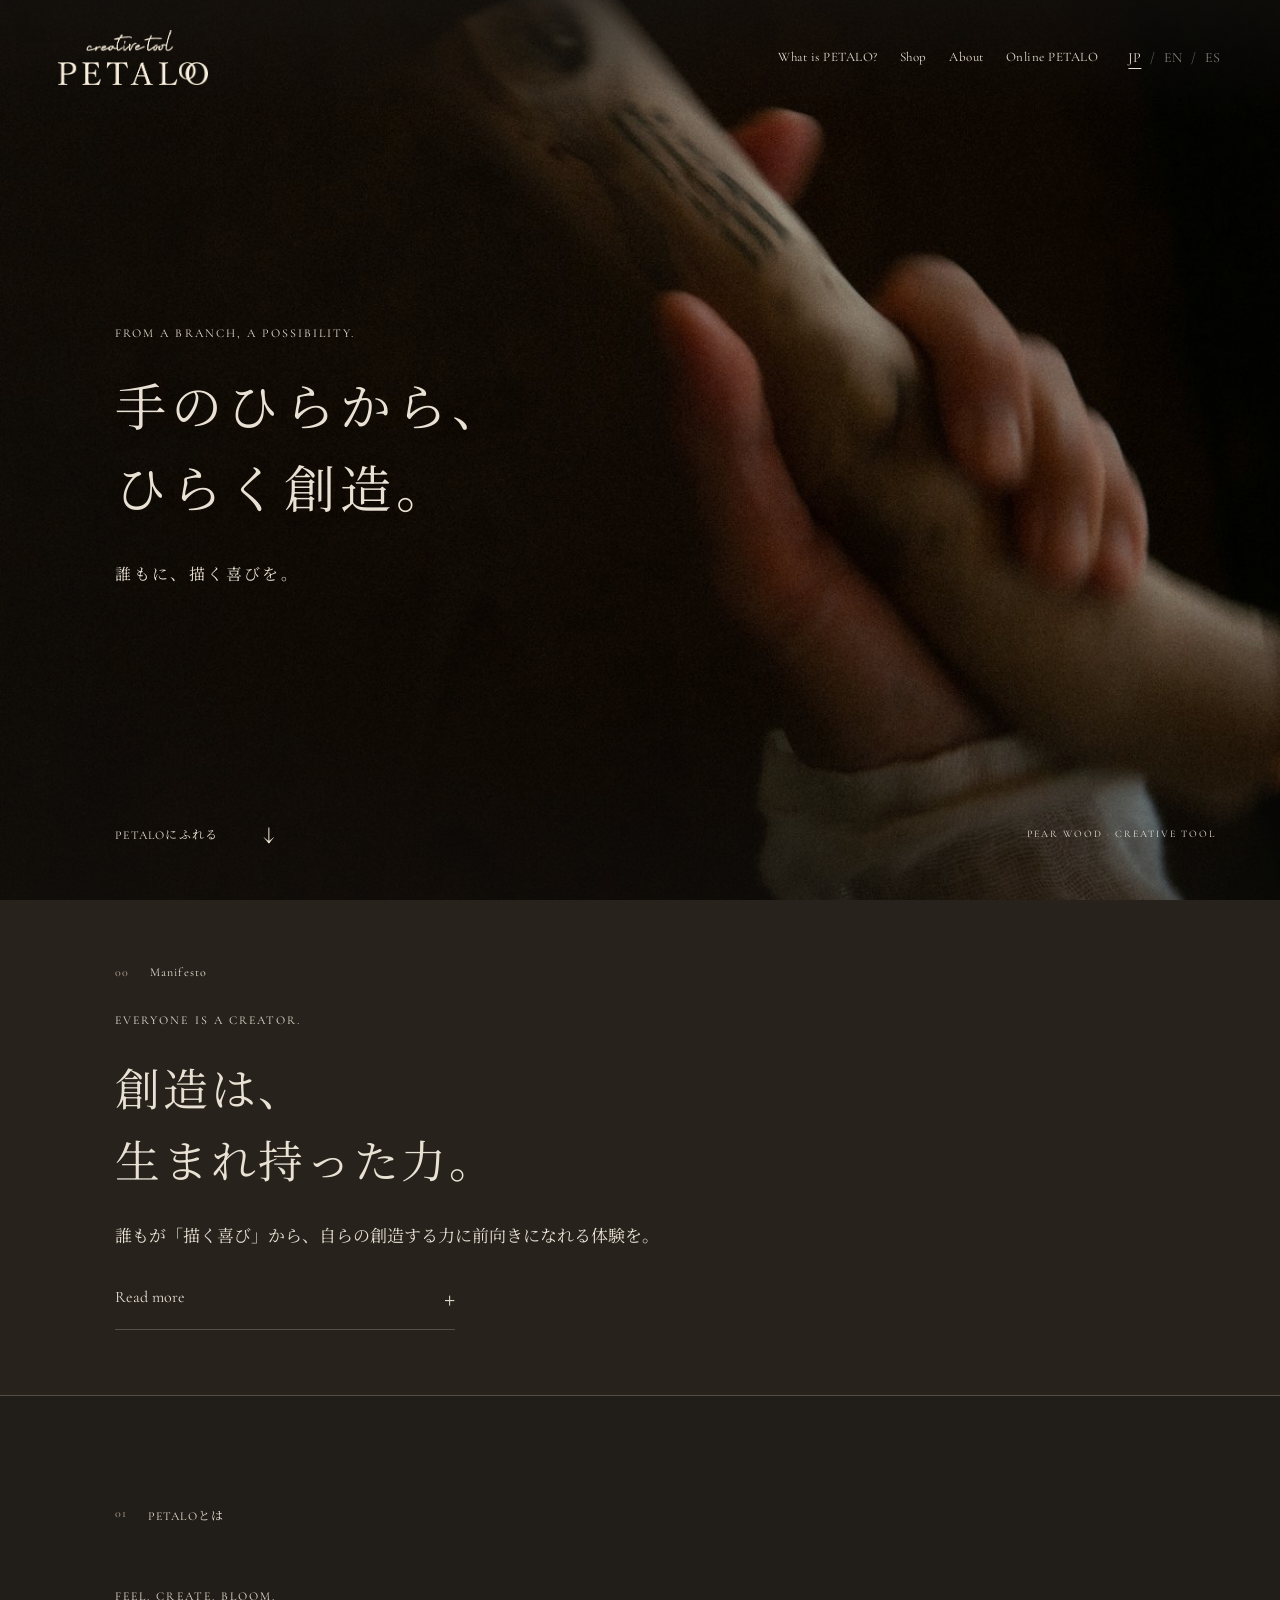
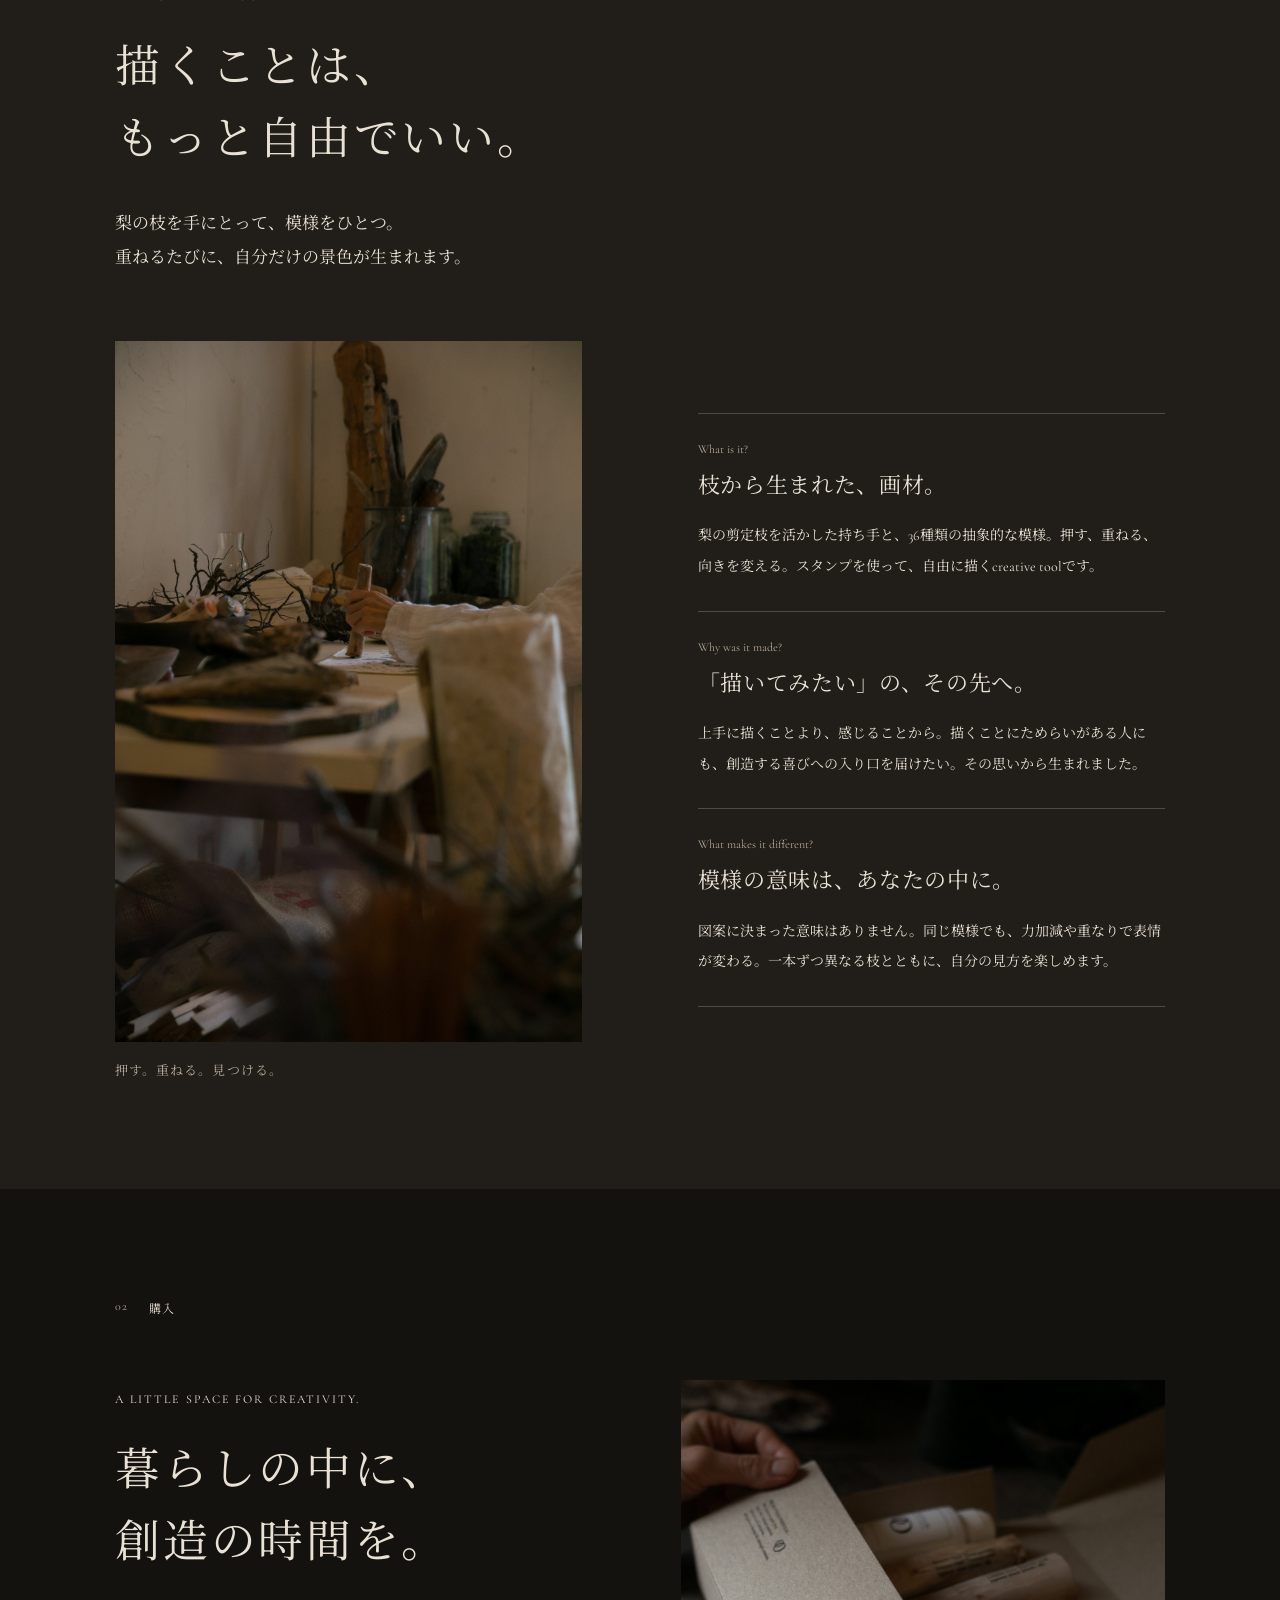
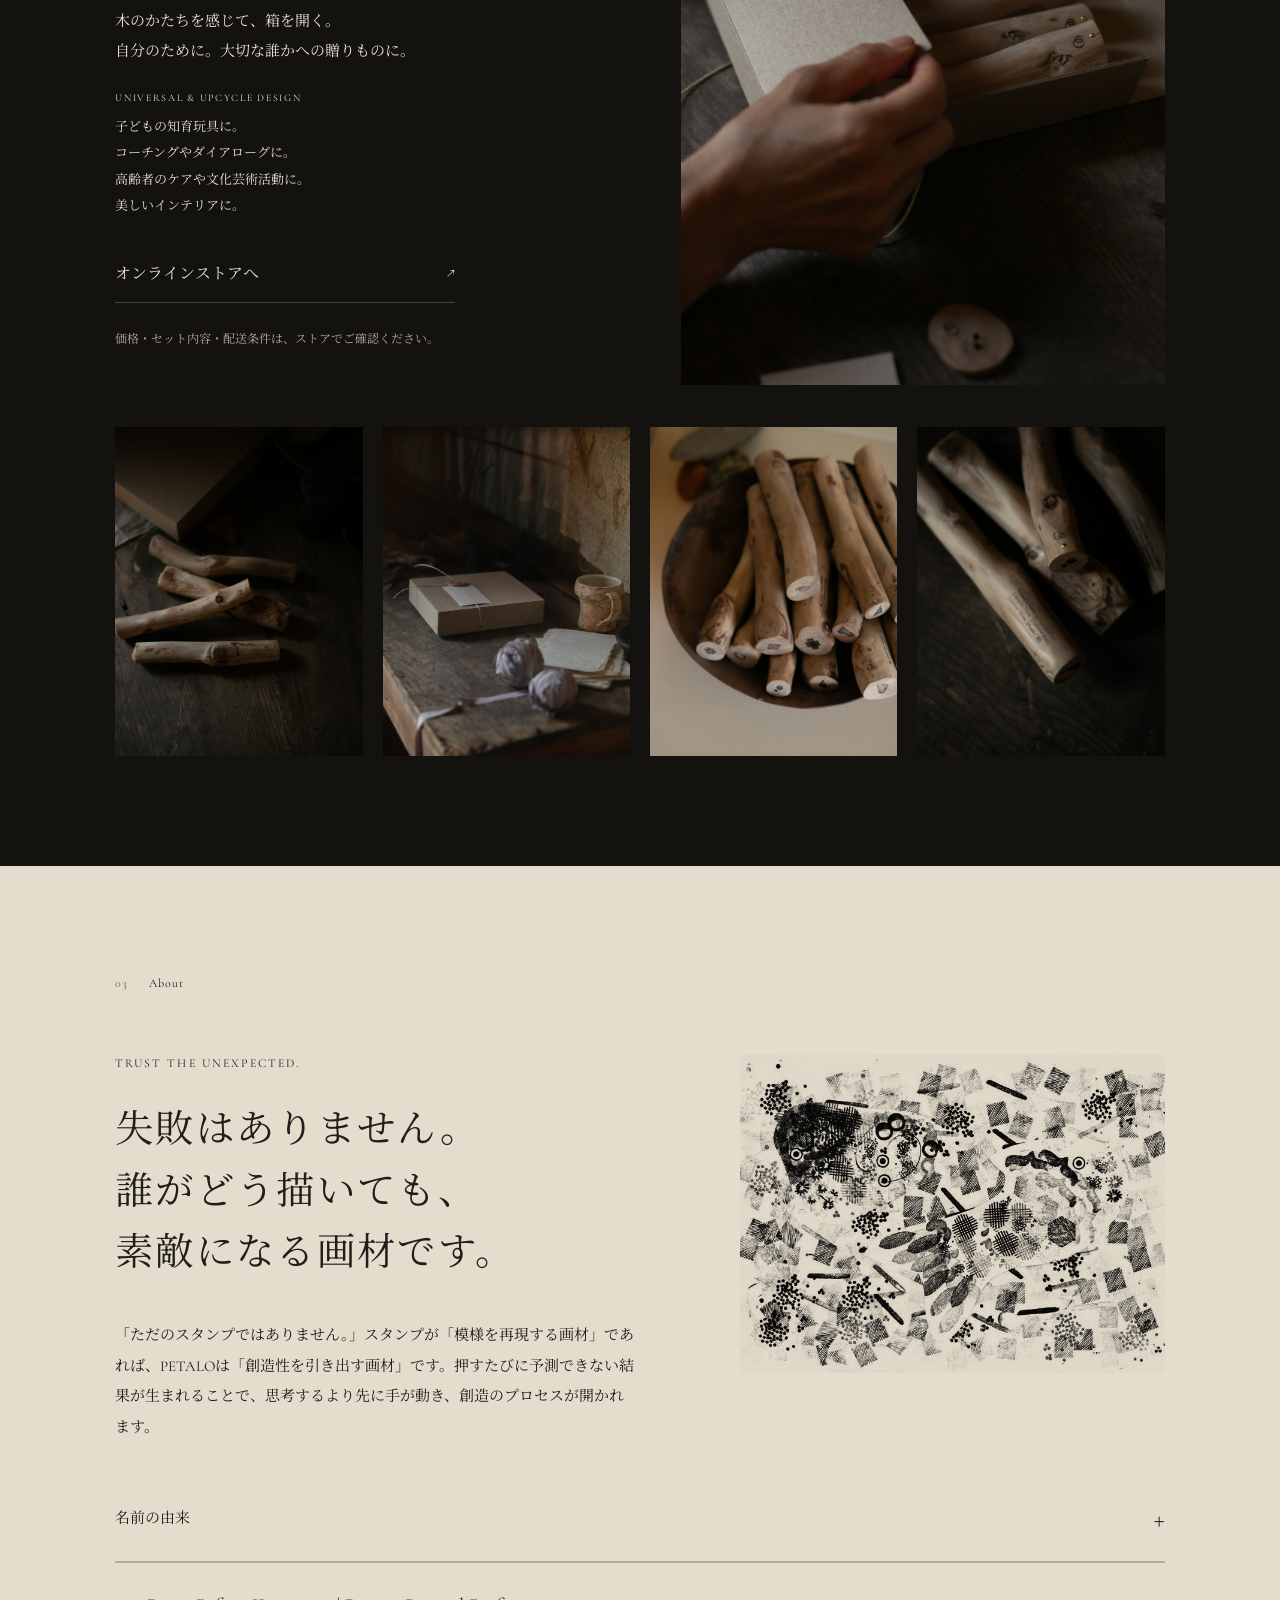
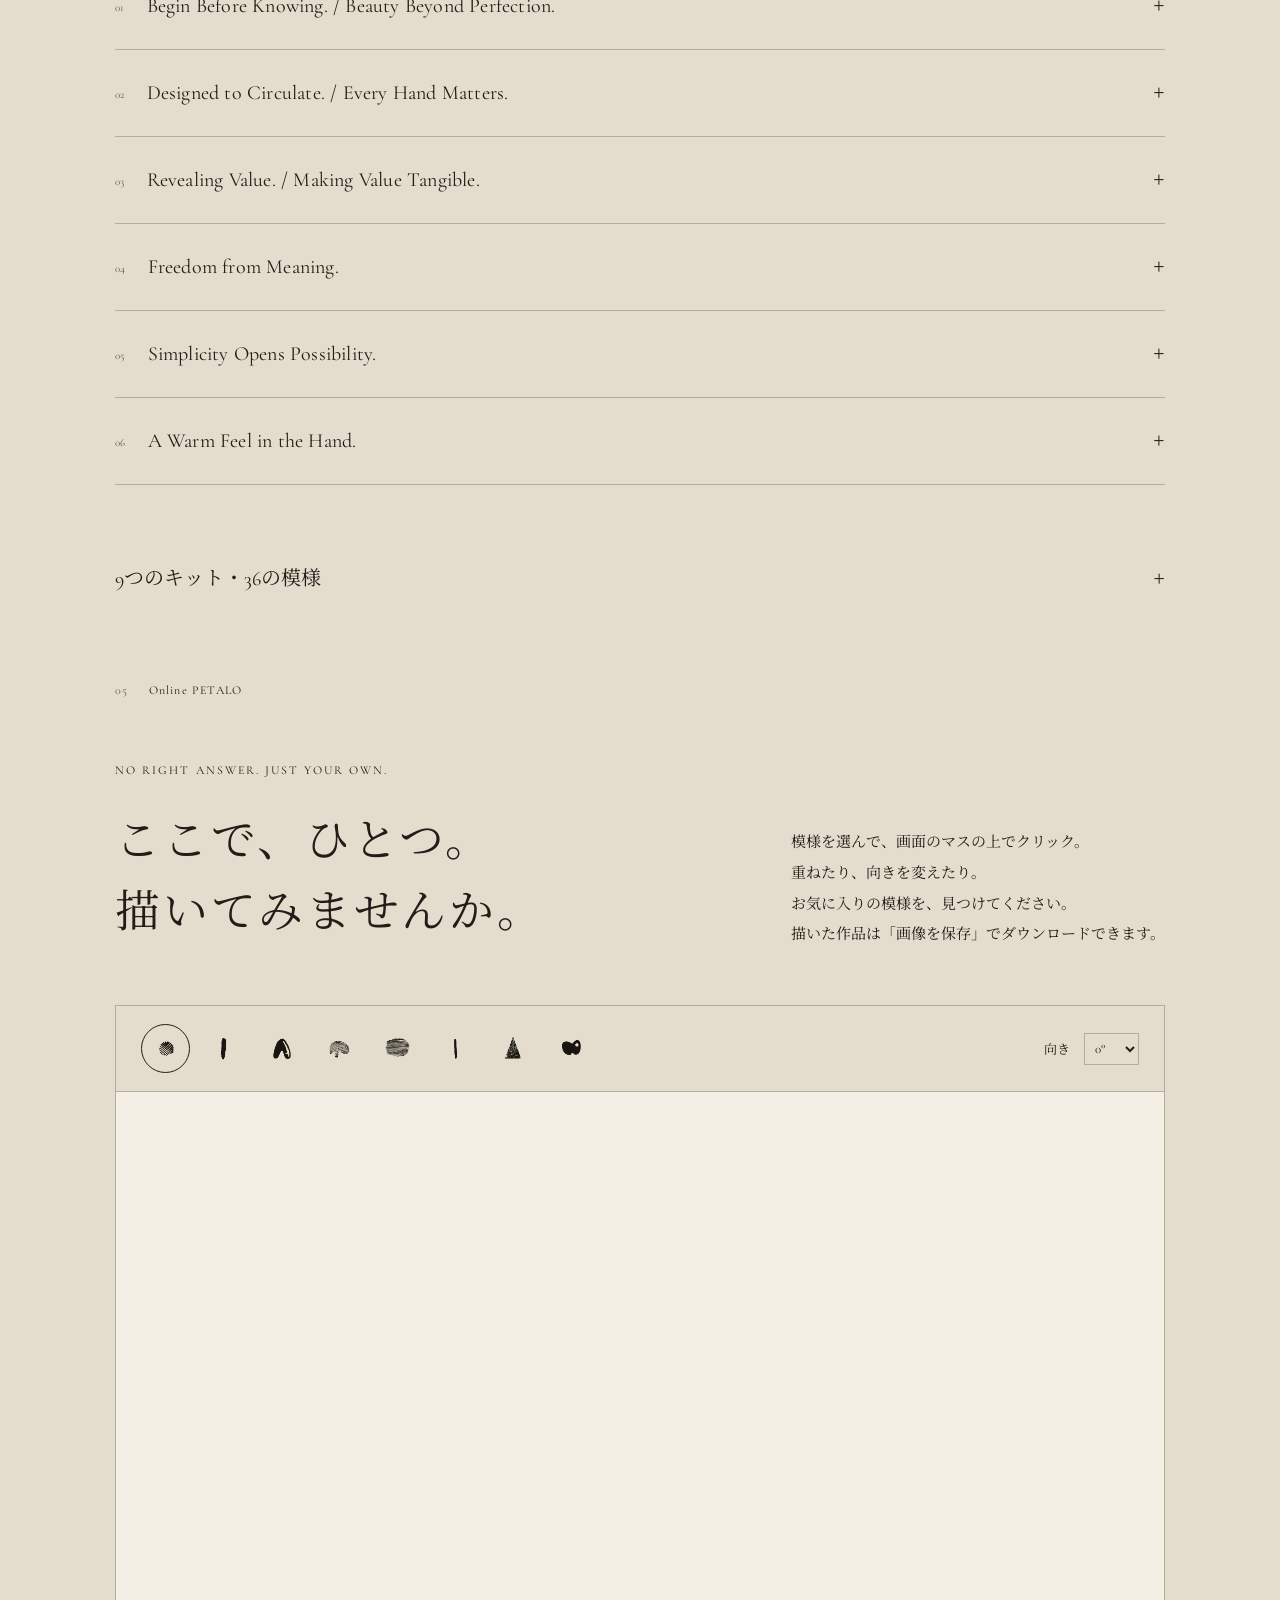
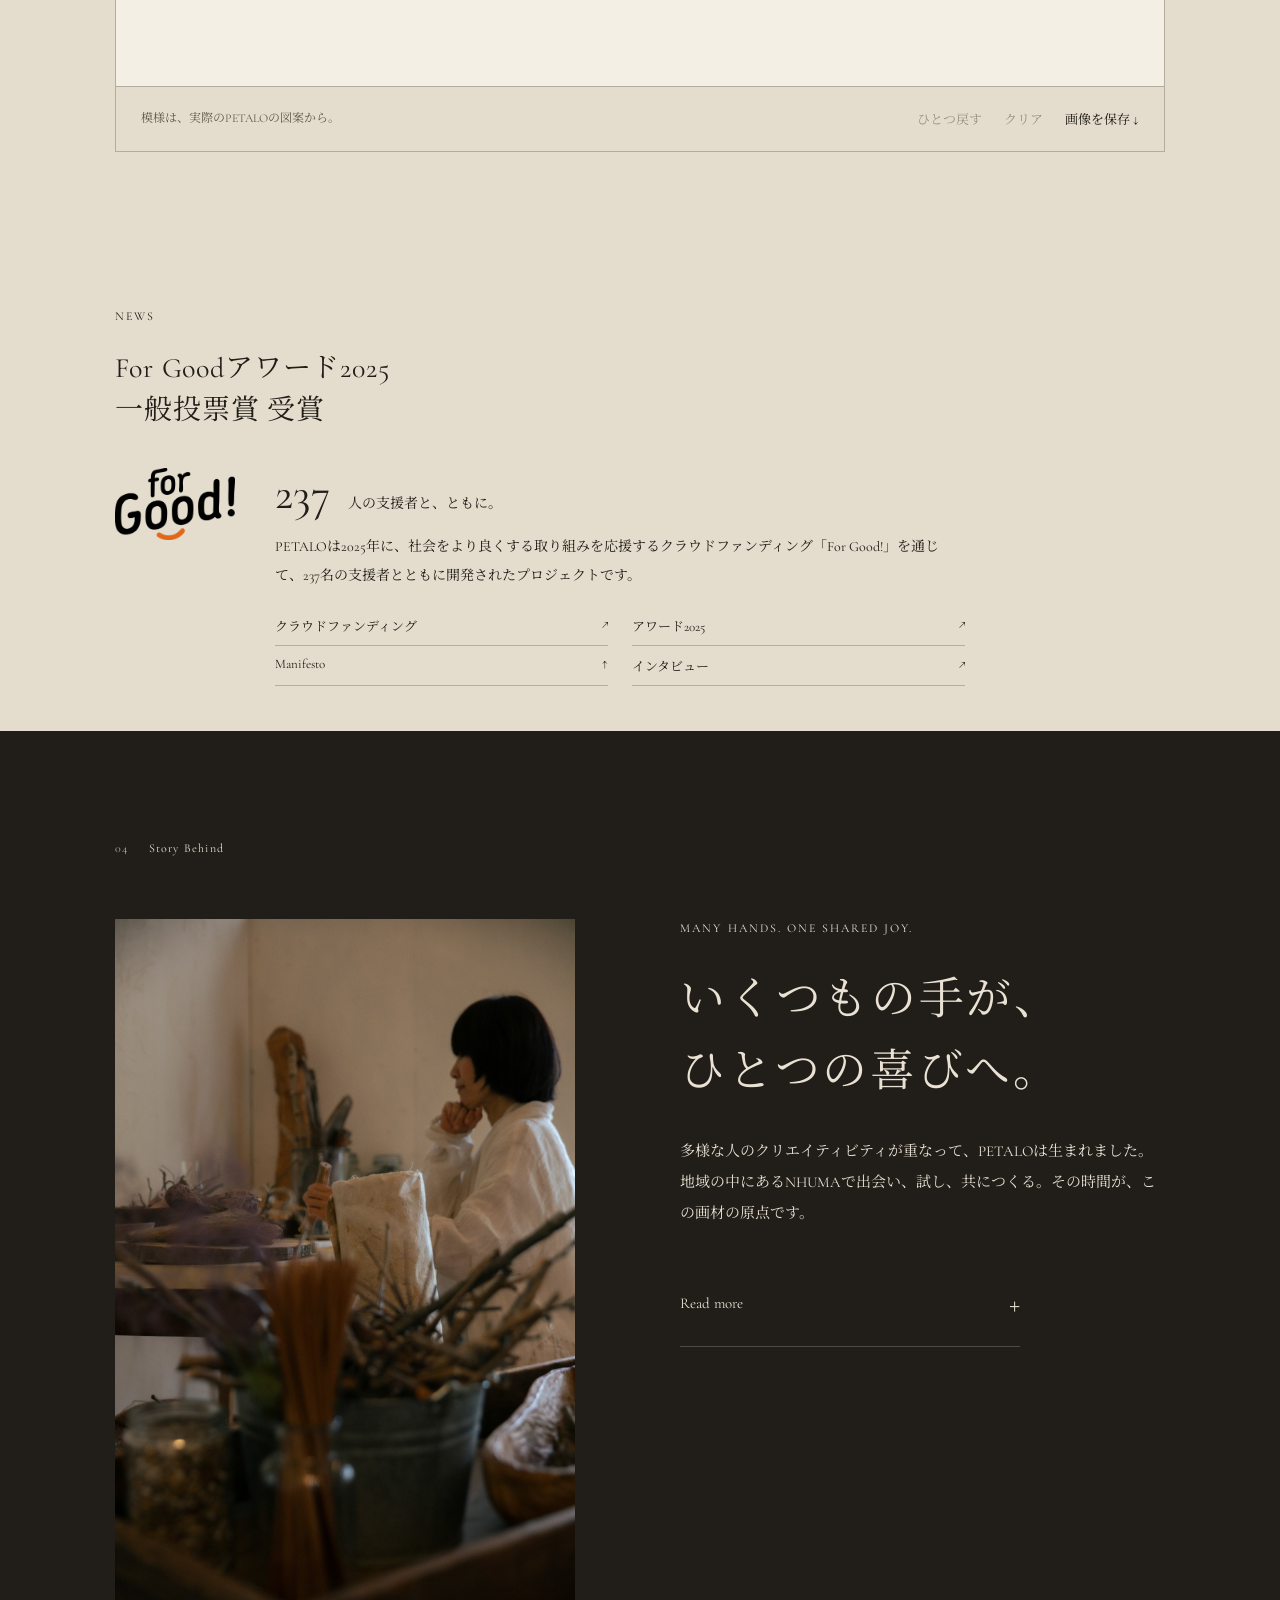
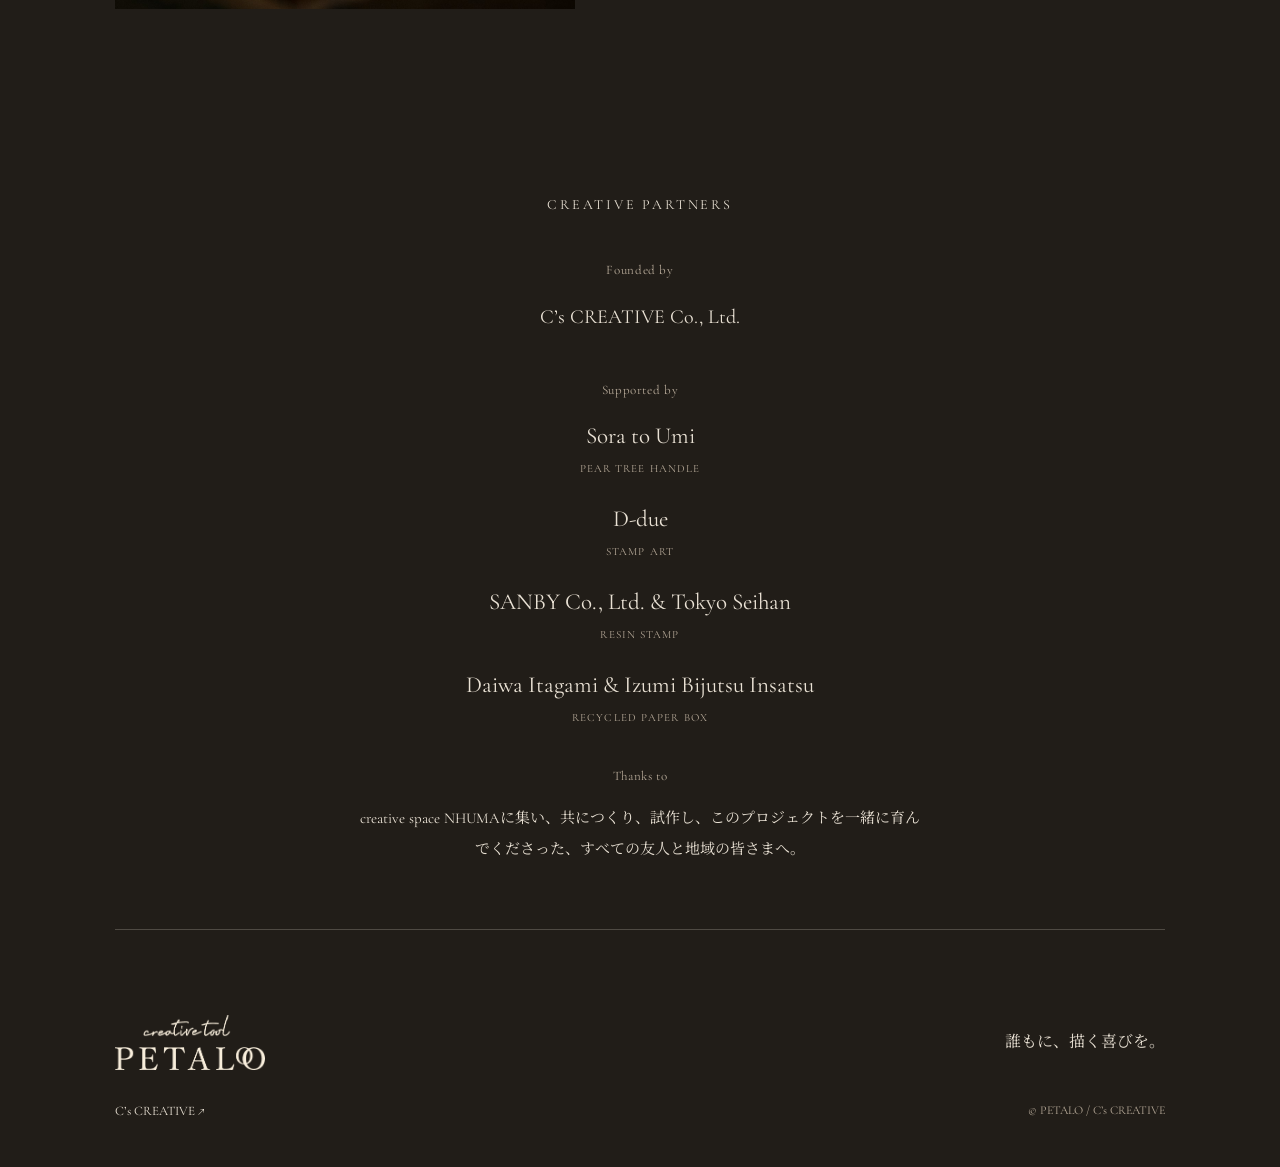
==== index.html @ d4531f5b "Add PETALO ring favicon and mobile home screen icons" ====
<!doctype html>
<html lang="ja">
<head>
  <meta charset="utf-8">
  <meta name="viewport" content="width=device-width, initial-scale=1">
  <link rel="icon" href="favicon.ico" sizes="32x32">
  <link rel="icon" href="assets/icons/petalo.svg" type="image/svg+xml" sizes="any">
  <link rel="apple-touch-icon" href="assets/icons/petalo-180.png" sizes="180x180">
  <link rel="manifest" href="site.webmanifest">
  <meta name="apple-mobile-web-app-title" content="PETALO">
  <meta name="theme-color" content="#211d18">
  <meta name="description" content="PETALO — 梨の枝と自由な模様から生まれた、誰もに描く喜びを届けるcreative tool。">
  <link rel="canonical" href="https://c-is-creative.github.io/petalo/">
  <meta property="og:type" content="website">
  <meta property="og:site_name" content="PETALO">
  <meta property="og:title" content="PETALO — creative tool">
  <meta property="og:description" content="梨の枝と自由な模様から生まれた、誰もに描く喜びを届けるcreative tool。">
  <meta property="og:url" content="https://c-is-creative.github.io/petalo/">
  <meta property="og:image" content="https://c-is-creative.github.io/petalo/assets/photos/hero.jpg">
  <meta property="og:image:type" content="image/jpeg">
  <meta property="og:image:width" content="2000">
  <meta property="og:image:height" content="1333">
  <meta property="og:image:alt" content="梨の枝からつくられたPETALOを手に持つ">
  <meta name="twitter:card" content="summary_large_image">
  <meta name="twitter:title" content="PETALO — creative tool">
  <meta name="twitter:description" content="梨の枝と自由な模様から生まれた、誰もに描く喜びを届けるcreative tool。">
  <meta name="twitter:image" content="https://c-is-creative.github.io/petalo/assets/photos/hero.jpg">
  <title>PETALO — creative tool</title>
  <link rel="stylesheet" href="styles.css?v=20261006-purchase-uses">
  <script src="editorial.js" defer></script>
  <script src="script.js?v=20261006-online-translations" defer></script>
</head>
<body>
  <a class="skip" href="#manifesto" data-t="skip">本文へ</a>
  <header class="header">
    <a href="#home" class="brand" aria-label="PETALO home"><img src="assets/logo.png" alt="creative tool PETALO" width="280" height="104"></a>
    <nav aria-label="Main"><a href="#petalo">What is PETALO?</a><a href="#purchase">Shop</a><a href="#about">About</a><a href="#online">Online PETALO</a></nav>
    <div class="languages" role="group" aria-label="Language"><button data-lang="ja" aria-pressed="true">JP</button><span>/</span><button data-lang="en" aria-pressed="false">EN</button><span>/</span><button data-lang="es" aria-pressed="false">ES</button></div>
  </header>
  <main>
    <section id="home" class="hero" aria-label="PETALO">
      <picture><source media="(max-width: 700px)" srcset="assets/photos/hero-mobile.jpg"><img src="assets/photos/hero.jpg" alt="梨の枝からつくられたPETALOを手に持つ" data-alt="heroAlt" fetchpriority="high" width="2000" height="1333"></picture>
      <div class="hero-copy"><p class="eyebrow">FROM A BRANCH, A POSSIBILITY.</p><h1 data-t="heroTitle">手のひらから、<br>ひらく創造。</h1><p data-t="heroSub">誰もに、描く喜びを。</p></div>
      <a class="scroll" href="#manifesto"><span data-t="scroll">PETALOにふれる</span><span aria-hidden="true">↓</span></a>
      <span class="hero-note">PEAR WOOD · CREATIVE TOOL</span>
    </section>

    <section id="manifesto" class="manifesto section-pad"><div class="section-label"><span>00</span><span>Manifesto</span></div><div class="manifesto-intro"><p class="eyebrow">EVERYONE IS A CREATOR.</p><h2 data-t="manifestoTitle">創造は、<br>生まれ持った力。</h2><p class="manifesto-promise" data-t="manifestoPromise">誰もが「描く喜び」から、自らの創造する力に前向きになれる体験を。</p></div><details class="manifesto-more"><summary><span>Read more</span><span class="plus" aria-hidden="true">+</span></summary><div class="manifesto-text" data-t="manifestoText"><p>創造性は、特別な人だけのものではありません。私たちが生まれながらに持っているものです。私たちは、人との関わりの中で生きています。誰かを思いやり、つながり、ただ誰かを喜ばせたいと願うことから、創造は生まれます。</p><p>けれど日々の暮らしの中で、自分の創造性はもう消えてしまったのか、それとも初めからなかったのかと、ひそかに疑ってしまう時があります。でも、創造性は技術ではありません。獲得したり、失ったりするものではありません。私たちの中に最初から息づいている、人間の本能です。</p><p>PETALOは、この信念から生まれました。廃棄される梨の枝からつくられた、手で感じるスタンプ型の画材。丁寧な人の手仕事によって、果樹の木に眠る美しさを引き出します。抽象的な模様には、決まった意味がありません。ひと押しするたびに、予想も計画もしなかった、静かに美しい何かが生まれます。</p><p>ひと押しが、セレンディピティとの出会いをひらきます。言葉より先に手が動き、心と身体が再びつながる。そして創造性が、静かに日常へ戻ってきます。子どもたちに。年を重ねた人たちに。もう失ってしまったと思っていた人に。誰かに、そして自分にも、喜びを届けたいと願うすべての人に。</p><p>PETALOは、ただの道具ではありません。穏やかな革命です。ひとりの思いやりが、次の人の思いやりに火を灯す、小さなきっかけ。創造性が、やわらかく、絶えずめぐっていきます。</p><p class="manifesto-ending">誰もが、創造する人。<br>どんな年齢でも。どんな始まりでも。いつでも。</p></div><p class="manifesto-signature" data-t="manifestoSignature">— a co-creative, social good community project</p></details></section>

    <section id="petalo" class="intro section-pad">
      <div class="section-label"><span>01</span><span data-t="navWhat">PETALOとは</span></div>
      <div class="intro-heading"><p class="eyebrow">FEEL. CREATE. BLOOM.</p><h2 data-t="introTitle">描くことは、<br>もっと自由でいい。</h2><p class="lead" data-t="introLead">梨の枝を手にとって、模様をひとつ。<br>重ねるたびに、自分だけの景色が生まれます。</p></div>
      <div class="intro-grid"><figure><img src="assets/photos/ritual.jpg" loading="lazy" width="1333" height="2000" data-alt="ritualAlt" alt="PETALOを紙に押す手元"><figcaption data-t="ritualCaption">押す。重ねる。見つける。</figcaption></figure><div class="answers">
        <article><span class="question" data-t="whatLabel">What is it?</span><h3 data-t="whatTitle">枝から生まれた、画材。</h3><p data-t="whatText">梨の剪定枝を活かした持ち手と、36種類の抽象的な模様。押す、重ねる、向きを変える。スタンプを使って、自由に描くcreative toolです。</p></article>
        <article><span class="question" data-t="whyLabel">Why was it made?</span><h3 data-t="whyTitle">「描いてみたい」の、その先へ。</h3><p data-t="whyText">上手に描くことより、感じることから。描くことにためらいがある人にも、創造する喜びへの入り口を届けたい。その思いから生まれました。</p></article>
        <article><span class="question" data-t="differenceLabel">What makes it different?</span><h3 data-t="differenceTitle">模様の意味は、あなたの中に。</h3><p data-t="differenceText">図案に決まった意味はありません。同じ模様でも、力加減や重なりで表情が変わる。一本ずつ異なる枝とともに、自分の見方を楽しめます。</p></article>
      </div></div>
    </section>

    <section id="purchase" class="purchase section-pad">
      <div class="section-label"><span>02</span><span data-t="navShop">購入</span></div>
      <div class="shop-grid"><div class="shop-copy"><p class="eyebrow">A LITTLE SPACE FOR CREATIVITY.</p><h2 data-t="shopTitle">暮らしの中に、<br>創造の時間を。</h2><p data-t="shopText">木のかたちを感じて、箱を開く。<br>自分のために。大切な誰かへの贈りものに。</p><div class="uses purchase-uses"><p class="eyebrow">UNIVERSAL &amp; UPCYCLE DESIGN</p><ul><li data-t="useChildren">子どもの知育玩具に。</li><li data-t="useDialogue">コーチングやダイアローグに。</li><li data-t="useCare">高齢者のケアや文化芸術活動に。</li><li data-t="useInterior">美しいインテリアに。</li></ul></div><a class="text-link" href="https://nhuma.stores.jp/" target="_blank" rel="noopener noreferrer"><span data-t="shopLink">オンラインストアへ</span><span aria-hidden="true">↗</span></a><p class="small" data-t="shopNote">価格・セット内容・配送条件は、ストアでご確認ください。</p></div><figure><img src="assets/photos/kit.jpg" loading="lazy" width="1333" height="2000" data-alt="kitAlt" alt="箱を開けてPETALOの道具を手にする"></figure></div>
      <div class="shop-gallery"><figure><img src="assets/photos/objects.jpg" loading="lazy" width="1333" height="2000" data-alt="objectsAlt" alt="木目と形の異なるPETALO"></figure><figure><img src="assets/photos/package.jpg" loading="lazy" width="1333" height="2000" data-alt="packageAlt" alt="紙の箱と自然な素材のある風景"></figure><figure><img src="assets/photos/pattern-ends.jpg" loading="lazy" width="1333" height="2000" data-alt="patternEndsAlt" alt="木の器に並ぶPETALOの模様の断面"></figure><figure><img src="assets/photos/wood-close.jpg" loading="lazy" width="1333" height="2000" data-alt="woodCloseAlt" alt="PETALOの木目と模様のクローズアップ"></figure></div>
    </section>

    <section id="about" class="about-product section-pad">
      <div class="section-label"><span>03</span><span>About</span></div>
      <div class="about-opening"><div><p class="eyebrow">TRUST THE UNEXPECTED.</p><h2 data-t="newAboutTitle">失敗はありません。<br>誰がどう描いても、<br>素敵になる画材です。</h2><div class="about-opening-text" data-t="newAboutIntro"><p>「ただのスタンプではありません。」スタンプが「模様を再現する画材」であれば、PETALOは「創造性を引き出す画材」です。押すたびに予測できない結果が生まれることで、思考するより先に手が動き、創造のプロセスが開かれます。</p></div></div><figure><img src="assets/photos/artwork.jpg" loading="lazy" width="709" height="532" data-alt="artworkAlt" alt="PETALOの模様が重なって生まれた作品"></figure></div>
      <details class="name-disclosure"><summary><span data-t="nameTitle">名前の由来</span><span class="plus" aria-hidden="true">+</span></summary><div class="name-background"><div><p class="eyebrow">LET IT UNFOLD.</p><div data-t="nameText"><p>人の中に眠る小さなできるが花ひらき、らしさが息吹く体験を誘う画材となることを願い、PETALO（ペタロ）としました。</p><p>PETALO（ペタロ）はスペイン語で「花びら」。LOはスペイン語で「それ」を表します。</p><p>今感じている、言葉にならない「それ（LO）」を、直感で「PETA（ぺタっ）」とただただ押して、描いていくだけ。</p><p>好奇心をエンジンに、言葉にならない感覚や感情から生まれる模様を追いかけていくと、隣り合い、連なりながら美しく咲く花のように、いつの間にか、わたしの「らしさ」が花ひらいています。</p></div></div></div></details>
      <div class="about-topics stories">
        <details><summary><span><span class="topic-number">01</span>Begin Before Knowing. / Beauty Beyond Perfection.</span><span class="plus" aria-hidden="true">+</span></summary><div class="topic-body"><div><h3 data-t="experienceTitle">創造力を育む画材</h3><div data-t="experienceText"><p>絵が苦手な人でも「押す」だけで「描ける」、スタンプ型の体験画材。偶然生まれるかすれやにじみ、重なりさえも美しく、失敗を恐れずに手を動かす喜びが生まれます。</p><p>考えるより先に手が動き、心がほぐれることで、気がつけば無心に描いている。PETALOは、誰もが創造性を発揮できる「心地よいアート体験」を届けるクリエイティブツールです。</p><h3>ありのままが善い、偶然が楽しい</h3><p>スタンプの図案は手描きならではの、あたたかな質感の線。１つ１つが単体として美しい模様にひと押しから、ワクワクが始まります。抽象度が高く、意味を持たないモチーフは、描く人を「こうあるべき」から解き放ち、安心感で包みます。</p></div></div><img src="assets/photos/drawing-together.jpg" loading="lazy" width="709" height="494" data-alt="experienceAlt" alt="PETALOを使って紙に模様を描く体験"></div></details>
        <details><summary><span><span class="topic-number">02</span>Designed to Circulate. / Every Hand Matters.</span><span class="plus" aria-hidden="true">+</span></summary><div class="topic-body"><div><h3 data-t="circulateTitle">めぐるものづくり</h3><div data-t="circulateText"><p>既存の経済システムでは力を発揮しづらい方々も、らしさを活かして参画できる。「心地よくめぐる」経済の仕組みを、地域の方々とともにデザインしています。</p><p>PETALOづくりは単なる生産活動ではありません。関わるすべての人が、その人の価値観や生きがいにつながっている「できること」を持ち寄り、自立と共助が循環していく、新しい地域経済モデルを創発しています。</p><h3>関わる全ての人にやさしいデザイン</h3><p>作る人にも、使う人にも、材料を育てる人にも。全ての人に優しい「剪定枝」のハンドル。</p><p>梨の枝を使った細長いハンドルは、スタンプにありそうでなかった形状です。使う人が握力の弱い子どもでも、お年寄りでも、障がいのある方でも握りやすく、ダイナミックにペタペタとリズミカルに押せるように。また、ハンドルを一緒に制作する障がい者福祉施設のご利用者さんが、スタッフの補助がなくとも自由に磨く作業が進められる、握りやすいカタチであるように。</p><p>地域の農家さんが廃棄に困る梨の剪定枝を、ありのままの自然なフォルムで生かしながら試作を繰り返し、たどり着いたデザインです。</p></div></div><div class="topic-photo-pair"><img src="assets/photos/handwork.jpg" loading="lazy" width="608" height="1080" data-alt="handworkAlt" alt="手で梨の枝を磨く作業"><img src="assets/photos/maker.jpg" loading="lazy" width="304" height="538" data-alt="makerAlt" alt="作業場で木の持ち手を仕上げる"></div></div></details>
        <details><summary><span><span class="topic-number">03</span>Revealing Value. / Making Value Tangible.</span><span class="plus" aria-hidden="true">+</span></summary><div class="topic-body"><div><h3 data-t="valueTitle">廃棄資材に眠る真の価値</h3><div data-t="valueText"><p>梨の木は「フルーツウッド」と呼ばれ、緻密で美しい木目と淡黄色の木肌を持つ高品質木材です。硬く加工が難しい一方で、耐久性と仕上がりの美しさに優れ、磨くほどに艶を増します。</p><p>家具や彫刻、精密部品などに使われるこの素材の潜在価値が、見た目や触り心地を通じて、感覚的に伝わることで、資源の再評価や新たなビジネスの可能性へとつないでいきます。</p><h3>可能性を伝える</h3><p>千葉県は、江戸時代から続く梨の産地。日本国内で和梨の栽培面積・収穫量・生産額すべてにおいて全国一位を誇ります。2021年時点の統計では、収穫量は20,500トン、栽培面積は1,340ヘクタール、生産額は74億円に。土づくりや剪定作業は、おいしい梨を作るための大切な作業です。</p><p>PETALOの木製ハンドルは、冬に大量に出る剪定した枝木を使っています。剪定枝は廃棄の費用や労力が嵩む、農家さんの悩みの１つです。その枝木を使い、障がい者福祉サービスを展開する「空と海」さんと一緒にハンドルを制作しています。</p><p>果樹農家のみならず、剪定枝の廃棄処理は全国で課題の１つとなっており、その活用のアイデアを拡げていく、価値創造の経済創発モデルとして取り組んでいます。</p></div></div><div class="topic-photo-stack"><img src="assets/photos/pear-farmer.jpg" loading="lazy" width="727" height="565" data-alt="farmerAlt" alt="梨畑で枝の手入れをする農家"><img src="assets/photos/pruned-branches.jpg" loading="lazy" width="727" height="574" data-alt="branchesAlt" alt="積み重ねられた剪定枝"></div></div></details>
        <details><summary><span><span class="topic-number">04</span>Freedom from Meaning.</span><span class="plus" aria-hidden="true">+</span></summary><div class="topic-body"><div><h3 data-t="freedomTitle">意味を持たない模様のやさしさ</h3><div data-t="freedomText"><p>スタンプのグラフィックは、スペインはガリシアを拠点とするデザインチーム、D-dueのアルフレッド・オルメド氏が手掛けました。海の向こうから響く感性が、国境を越えて、PETALOに宿りました。</p><p>手描きならではの、あたたかな質感の線。抽象度が高く、意味を持たないモチーフは「こうあるべき」から解き放ち、安心感で包んでくれます。</p><p>１つ１つが不思議で美しい模様。ひと押しでワクワクがはじまります。</p><p>かけても、かすれても、にじんでも。どう描いても素敵だから、気がつけば無心に。誰もが、描くことに没頭してしまいます。</p></div></div><figure><img src="assets/photos/alfredo.jpg" loading="lazy" width="852" height="1179" data-alt="alfredoAlt" alt="D-dueのアルフレッド・オルメド氏"><figcaption data-t="breathing">息をするように、創造しよう。</figcaption></figure></div></details>
        <details><summary><span><span class="topic-number">05</span>Simplicity Opens Possibility.</span><span class="plus" aria-hidden="true">+</span></summary><div class="topic-body text-topic"><h3 data-t="possibilityTitle">保身から、挑戦のめぐりへ</h3><div data-t="possibilityText"><p>PETALOは保身を「安心」に変換します。安心は、体験を促し、感性に働きかけて、好奇心の花を育み、挑戦したい前向きな気持ちを誘います。</p><p>「感じない → 体験しない → 挑戦しない」という保身のループから、「安心 → 感じる → 体験する → 挑戦したい」という挑戦のめぐりへ。</p><h3>心地よさと安心感</h3><p>心の奥から湧き上がるもので描いた絵は、あなた自身の「分身」のようなもの。だからこそ、何かと比べて、なんだか劣っているように感じてしまったとき、それはまるで自分自身が否定されてしまったような切なさを感じてしまうのかもしれません。</p><p>PETALOは、あなたを表現することの間に、そっと「心地よさ」と「安心」を設計しました。</p><p>PETALOはとてもシンプル。まずは好奇心で選んでみて、あとは手の赴くままに。</p></div><ol class="enjoy-steps"><li><span data-t="choose">選ぶ</span><small data-t="chooseText">これ、気になる。</small></li><li><span data-t="press">押す</span><small data-t="pressText">ひと押し。連打。トントン、カタカタ。</small></li><li><span data-t="observe">観察する</span><small data-t="observeText">へぇぇ。おぉぉ！</small></li><li><span data-t="play">遊ぶ</span><small data-t="playText">偶然のかすれ、ズレ、欠け。セレンディピティのお祭り。</small></li></ol><p class="quiet-quote" data-t="absorbed">「描けなかった人ほど、夢中になる。」</p></div></details>
        <details><summary><span><span class="topic-number">06</span>A Warm Feel in the Hand.</span><span class="plus" aria-hidden="true">+</span></summary><div class="topic-body"><div><h3 data-t="warmTitle">手から伝わる心地よさ</h3><div data-t="warmText"><p>どれから使おう？！その気持ちを後押しするのが、木の温もりとあたたかな手仕事を感じるハンドルの握り心地。丁寧に磨き上げたハンドルはすべすべで柔らかく、ずっと握っていたくなります。また、握りやすい細長いスティックはダイナミックさを引き出します。手のひらにしっくりとフィットする優しい触り心地が、「使ってみたい」を支えてくれます。</p><p>五感を研ぎ澄ませて「創造する力」と心地よく向き合う時間は、自分自身の内面を整え、人・素材・道具への敬意を育みます。PETALOという素朴な画材が、その美しい循環の一助となりますように。</p></div><h3 data-t="ritualTitle">創造性を忘れないための、日用品。</h3><div data-t="ritualText"><p>人が、自分の創造力はもう消えてしまった、あるいは最初からなかった——そう思い込んでしまう時があります。</p><p>創造する力は本来、手に入れるものでも、失うものでもありません。誰かを想い、つながり、よろこびを生み出そうとする、その力は、もともと私たちの中にあります。創造とは、すべての人にごく自然に備わっている「思いやり」のカタチです。</p><p>PETALOは、梨農家さんが廃棄に困る剪定枝を丁寧な手仕事で再生して誕生したスタンプ型の体験画材です。</p><p>押すたびに現れる、思いがけないカタチや表情。その小さな「セレンディピティ（偶発）」を楽しむうちに、あなたの中に眠る創造の芽は、静かに息を吹き返していきます。</p><p>幾つでも、幾つになっても。創造性はあなたの中に在ることを、日常の中で思い出す小さなきっかけとなりますように。</p></div></div><figure><img src="assets/photos/wood-close.jpg" loading="lazy" width="1200" height="1800" data-alt="woodDetailAlt" alt="自然な木目と節を残したPETALOの持ち手"></figure></div><div class="everyday-ideas" data-t="everydayIdeas"><p>新聞紙や古紙にペタペタ。お散歩で集めた草花を包んで花束を贈る。</p><p>絵ハガキを送る。オリジナルの包装紙を作る。みんなで１枚の大きな絵を描く。</p><p>木の板に、壁紙やドアに、テーブルに。ご飯を待ってる間に紙を敷いて、世界に１つのランチョンマットでいただきます。</p><p>着古した白いTシャツや作業着、エプロンに。芸術家オーラ満載の１点もののワードローブのでき上がり。</p></div></details>
      </div>
      <details class="kit-disclosure"><summary><span data-t="kitsLabel">9つのキット・36の模様</span><span class="plus" aria-hidden="true">+</span></summary><div class="kit-collection" id="pattern-gallery"><div class="kit-collection-heading"><p class="eyebrow">NINE KITS. THIRTY-SIX POSSIBILITIES.</p><h3 data-t="kitsTitle">模様から。言葉から。</h3><p data-t="kitsIntro">気になる模様や、心にふれた言葉から。<br>9つのキットから、あなたのひとつを。</p></div><div class="kit-grid"><article class="kit-card"><p class="kit-number">KIT 01</p><h4>Curiosity</h4><p class="kit-phrase" data-t="kit1Phrase">はじまりは好奇心から</p><div class="kit-patterns"><img src="assets/patterns/01.png" alt="" loading="lazy" width="130" height="120"><img src="assets/patterns/02.png" alt="" loading="lazy" width="130" height="120"><img src="assets/patterns/03.png" alt="" loading="lazy" width="130" height="120"><img src="assets/patterns/04.png" alt="" loading="lazy" width="130" height="120"></div></article><article class="kit-card"><p class="kit-number">KIT 02</p><h4>Creativity</h4><p class="kit-phrase" data-t="kit2Phrase">目を覚まし、息吹く創造性</p><div class="kit-patterns"><img src="assets/patterns/05.png" alt="" loading="lazy" width="130" height="120"><img src="assets/patterns/06.png" alt="" loading="lazy" width="130" height="120"><img src="assets/patterns/07.png" alt="" loading="lazy" width="130" height="120"><img src="assets/patterns/08.png" alt="" loading="lazy" width="130" height="120"></div></article><article class="kit-card"><p class="kit-number">KIT 03</p><h4>Calm</h4><p class="kit-phrase" data-t="kit3Phrase">心ほどける時間</p><div class="kit-patterns"><img src="assets/patterns/09.png" alt="" loading="lazy" width="130" height="120"><img src="assets/patterns/10.png" alt="" loading="lazy" width="130" height="120"><img src="assets/patterns/11.png" alt="" loading="lazy" width="130" height="120"><img src="assets/patterns/12.png" alt="" loading="lazy" width="130" height="120"></div></article><article class="kit-card"><p class="kit-number">KIT 04</p><h4>Compassion</h4><p class="kit-phrase" data-t="kit4Phrase">違いを、ありのままに迎える</p><div class="kit-patterns"><img src="assets/patterns/13.png" alt="" loading="lazy" width="130" height="120"><img src="assets/patterns/14.png" alt="" loading="lazy" width="130" height="120"><img src="assets/patterns/15.png" alt="" loading="lazy" width="130" height="120"><img src="assets/patterns/16.png" alt="" loading="lazy" width="130" height="120"></div></article><article class="kit-card"><p class="kit-number">KIT 05</p><h4>Courage</h4><p class="kit-phrase" data-t="kit5Phrase">最初の一歩を信じる</p><div class="kit-patterns"><img src="assets/patterns/17.png" alt="" loading="lazy" width="130" height="120"><img src="assets/patterns/18.png" alt="" loading="lazy" width="130" height="120"><img src="assets/patterns/19.png" alt="" loading="lazy" width="130" height="120"><img src="assets/patterns/20.png" alt="" loading="lazy" width="130" height="120"></div></article><article class="kit-card"><p class="kit-number">KIT 06</p><h4>Care</h4><p class="kit-phrase" data-t="kit6Phrase">自分に、人に、地球にやさしく</p><div class="kit-patterns"><img src="assets/patterns/21.png" alt="" loading="lazy" width="130" height="120"><img src="assets/patterns/22.png" alt="" loading="lazy" width="130" height="120"><img src="assets/patterns/23.png" alt="" loading="lazy" width="130" height="120"><img src="assets/patterns/24.png" alt="" loading="lazy" width="130" height="120"></div></article><article class="kit-card"><p class="kit-number">KIT 07</p><h4>Celebration</h4><p class="kit-phrase" data-t="kit7Phrase">全ての表現に拍手を</p><div class="kit-patterns"><img src="assets/patterns/25.png" alt="" loading="lazy" width="130" height="120"><img src="assets/patterns/26.png" alt="" loading="lazy" width="130" height="120"><img src="assets/patterns/27.png" alt="" loading="lazy" width="130" height="120"><img src="assets/patterns/28.png" alt="" loading="lazy" width="130" height="120"></div></article><article class="kit-card"><p class="kit-number">KIT 08</p><h4>Continuity</h4><p class="kit-phrase" data-t="kit8Phrase">ささやかな創造を重ねていく</p><div class="kit-patterns"><img src="assets/patterns/29.png" alt="" loading="lazy" width="130" height="120"><img src="assets/patterns/30.png" alt="" loading="lazy" width="130" height="120"><img src="assets/patterns/31.png" alt="" loading="lazy" width="130" height="120"><img src="assets/patterns/32.png" alt="" loading="lazy" width="130" height="120"></div></article><article class="kit-card"><p class="kit-number">KIT 09</p><h4>Connection</h4><p class="kit-phrase" data-t="kit9Phrase">分かち合うほどにめぐる喜び</p><div class="kit-patterns"><img src="assets/patterns/33.png" alt="" loading="lazy" width="130" height="120"><img src="assets/patterns/34.png" alt="" loading="lazy" width="130" height="120"><img src="assets/patterns/35.png" alt="" loading="lazy" width="130" height="120"><img src="assets/patterns/36.png" alt="" loading="lazy" width="130" height="120"></div></article></div><p class="pattern-description" data-t="patternDescription">36種類の「意味を持たない模様」。一人ひとりが、自分のかたちや物語、解釈を見つけるために。</p><a class="text-link" href="https://nhuma.stores.jp/" target="_blank" rel="noopener noreferrer"><span data-t="kitsShop">ストアでキットを見る</span><span aria-hidden="true">↗</span></a></div></details>
    </section>
<section id="online" class="online section-pad">
      <div class="section-label"><span>05</span><span>Online PETALO</span></div><div class="online-heading"><div><p class="eyebrow">NO RIGHT ANSWER. JUST YOUR OWN.</p><h2 data-t="onlineTitle">ここで、ひとつ。<br>描いてみませんか。</h2></div><p data-t="onlineText">模様を選んで、画面のマスの上でクリック。<br>重ねたり、向きを変えたり。<br>お気に入りの模様を、見つけてください。<br>描いた作品は「画像を保存」でダウンロードできます。</p></div>
      <div class="drawing"><div class="drawing-tools"><div id="patterns" class="patterns" role="group" aria-label="Patterns"></div><label class="rotate"><span data-t="rotate">向き</span><select id="rotation"><option value="0">0°</option><option value="45">45°</option><option value="90">90°</option><option value="180">180°</option><option value="270">270°</option></select></label></div><canvas id="canvas" width="1200" height="680" tabindex="0" aria-label="Drawing canvas. Click or use arrow keys and Enter to stamp." data-aria="canvasLabel"></canvas><div class="drawing-bottom"><span class="small" data-t="canvasNote">模様は、実際のPETALOの図案から。</span><div><button id="undo" data-t="undo">ひとつ戻す</button><button id="clear" data-t="clear">クリア</button><button id="save" data-t="save">画像を保存 ↓</button></div></div><p id="drawing-status" class="sr-only" role="status"></p></div>
    </section>
<aside class="news section-pad"><p class="eyebrow">NEWS</p><h3 data-t="awardTitle">For Goodアワード2025<br>一般投票賞 受賞</h3><div class="news-row"><img src="assets/for-good.png" loading="lazy" width="600" height="386" alt="For Good!"><div><p class="news-support"><span>237</span> <span data-t="supporters">人の支援者と、ともに。</span></p><p data-t="fundingText">PETALOは2025年に、社会をより良くする取り組みを応援するクラウドファンディング「For Good!」を通じて、237名の支援者とともに開発されたプロジェクトです。</p><div class="journey-links"><a href="https://for-good.net/project/1002683" target="_blank" rel="noopener noreferrer"><span data-t="fundingLink">クラウドファンディング</span><span aria-hidden="true">↗</span></a><a href="https://magazine.for-good.net/award/award2025/popular-category01/" target="_blank" rel="noopener noreferrer"><span data-t="awardLink">アワード2025</span><span aria-hidden="true">↗</span></a><a href="#manifesto"><span>Manifesto</span><span aria-hidden="true">↑</span></a><a href="https://for-good.net/blog/news-and-blog/interview/127725" target="_blank" rel="noopener noreferrer"><span data-t="interviewLink">インタビュー</span><span aria-hidden="true">↗</span></a></div></div></div></aside>
<section id="story-behind" class="about section-pad">
<div class="section-label"><span>04</span><span>Story Behind</span></div>
<div class="about-grid"><figure><img src="assets/photos/studio.jpg" loading="lazy" width="1333" height="2000" data-alt="studioAlt" alt="自然の素材に囲まれてPETALOを使う人"></figure><div><p class="eyebrow">MANY HANDS. ONE SHARED JOY.</p><h2 data-t="aboutTitle">いくつもの手が、<br>ひとつの喜びへ。</h2><p class="about-lead" data-t="aboutLead">多様な人のクリエイティビティが重なって、PETALOは生まれました。地域の中にあるNHUMAで出会い、試し、共につくる。その時間が、この画材の原点です。</p><details class="story-disclosure"><summary><span>Read more</span><span class="plus" aria-hidden="true">+</span></summary><div class="stories">
      <article><h3 data-t="story1Title">コンセプト — 誰もに描く喜びを</h3><p data-t="story1Text">何に見えるか、どう重ねるか。決まった答えのない模様が、一人ひとりの想像をひらきます。PETALOは、完成した絵だけでなく、感じ、試し、発見する時間を大切にする画材です。</p></article>
      <article><h3 data-t="story2Title">共につくる — 空と海・サンビー・D-due</h3><p data-t="story2Text">空と海の手仕事、サンビーの技術、D-dueの感性。それぞれの得意なことが出会い、木の持ち手と自由な模様を持つcreative toolへと育ちました。</p></article>
      <article><h3 data-t="story3Title">NHUMA — コミュニティから生まれる</h3><p data-t="story3Text">地域のさまざまな世代がプロトタイピングに参加しました。手に取り、押してみて、感想を交わす。コミュニティの中にあるNHUMAだからこその開発環境が、「誰もに描く喜び」を目指すものづくりを支えています。</p></article>
      <article><h3 data-t="story4Title">素材と循環 — 梨の枝の、その先</h3><p data-t="story4Text">梨の剪定枝を持ち手に活かし、一つずつ磨いて仕上げます。枝の曲がりや節、木目はそれぞれの個性。スタンプ部分には光硬化樹脂を用い、手にふれる素材と描くための技術をつないでいます。</p></article>
      <article><h3 data-t="story5Title">活動 — 地域から、世界へ</h3><p data-t="story5Text">For Goodでのクラウドファンディングを経て、For Goodアワード2025の一般投票賞を受賞。D-dueとの共創を含め、地域から海外へ、描く喜びを分かち合う活動を広げています。</p><a class="text-link" href="https://for-good.net/project/1002683" target="_blank" rel="noopener noreferrer"><span data-t="projectLink">プロジェクトの歩みを読む</span><span aria-hidden="true">↗</span></a></article>
      </div></details></div></div>
</section>
  </main>
  <footer>
<section class="partners footer-credits" aria-label="Creative Partners"><p class="eyebrow">CREATIVE PARTNERS</p><div class="credits"><div><h3 data-t="founded">Founded by</h3><p><a href="https://c-is-creative.com/" target="_blank" rel="noopener noreferrer">C’s CREATIVE Co., Ltd.</a></p></div><div><h3 data-t="supported">Supported by</h3><dl><div><dt><a href="https://www.instagram.com/sora_to_umi_official/" target="_blank" rel="noopener noreferrer">Sora to Umi</a></dt><dd data-t="partnerWood">PEAR TREE HANDLE</dd></div><div><dt><a href="https://d-due.com/" target="_blank" rel="noopener noreferrer">D-due</a></dt><dd data-t="partnerArt">STAMP ART</dd></div><div><dt><a href="https://www.sanby.co.jp/com01.html" target="_blank" rel="noopener noreferrer">SANBY Co., Ltd.</a> &amp; <a href="https://www.tokyo-seihan.co.jp/" target="_blank" rel="noopener noreferrer">Tokyo Seihan</a></dt><dd data-t="partnerResin">RESIN STAMP</dd></div><div><dt><a href="https://daiwaitagami.com/" target="_blank" rel="noopener noreferrer">Daiwa Itagami</a> &amp; <a href="https://www.izumiap.co.jp/" target="_blank" rel="noopener noreferrer">Izumi Bijutsu Insatsu</a></dt><dd data-t="partnerPaper">RECYCLED PAPER BOX</dd></div></dl></div><div class="thanks"><h3 data-t="thanksTitle">Thanks to</h3><p data-t="thanksText">creative space NHUMAに集い、共につくり、試作し、このプロジェクトを一緒に育んでくださった、すべての友人と地域の皆さまへ。</p></div></div></section>
<a class="brand" href="#home"><img src="assets/logo.png" alt="creative tool PETALO" width="280" height="104"></a><p data-t="footerLine">誰もに、描く喜びを。</p><a href="https://c-is-creative.com/" target="_blank" rel="noopener noreferrer">C’s CREATIVE ↗</a><span class="small">© PETALO / C’s CREATIVE</span></footer>
</body>
</html>
---- styles.css ----
@import url('https://fonts.googleapis.com/css2?family=Cormorant+Garamond:wght@400;500;600&family=Noto+Serif+JP:wght@400;500&display=swap');
:root{--ink:#211d18;--deep:#14120f;--cream:#e9e1d4;--paper:#e4dccc;--muted:#b7aa99;--line:rgba(233,225,212,.23);--serif:'Cormorant Garamond','Noto Serif JP','Yu Mincho','Hiragino Mincho ProN',serif}
*{box-sizing:border-box}html{scroll-behavior:smooth;scroll-padding-top:110px}body{margin:0;background:var(--ink);color:var(--cream);font-family:var(--serif);font-weight:400;-webkit-font-smoothing:antialiased}a{color:inherit;text-decoration:none}button,select{font:inherit}button,a,summary,select{-webkit-tap-highlight-color:transparent}button{cursor:pointer}img{display:block;max-width:100%;height:auto}figure{margin:0}p{line-height:2.05;margin:0 0 1.5rem}h1,h2,h3{font-weight:400;margin:0;line-height:1.6}h2{font-size:clamp(30px,3.5vw,49px);letter-spacing:.06em}h3{font-size:22px;letter-spacing:.03em}a:focus-visible,button:focus-visible,summary:focus-visible,select:focus-visible,canvas:focus-visible{outline:2px solid currentColor;outline-offset:6px}.skip{position:absolute;top:-100px;left:20px;z-index:10;background:var(--paper);color:var(--ink);padding:12px}.skip:focus{top:10px}.header{position:absolute;z-index:3;top:0;left:0;right:0;display:flex;align-items:center;gap:40px;padding:30px 4.5%;background:linear-gradient(rgba(20,18,15,.6),transparent)}.brand{display:block;flex-shrink:0;width:150px}.brand img{width:100%;filter:invert(91%) sepia(13%) saturate(230%)}.header nav{display:flex;gap:30px;margin-left:auto;font-size:14px;letter-spacing:.04em}.header a:hover{opacity:.7}.languages{display:flex;align-items:center;gap:7px;font-size:14px}.languages button{background:none;border:0;padding:8px 2px;color:var(--cream);opacity:.55}.languages button[aria-pressed=true]{opacity:1;text-decoration:underline;text-underline-offset:6px}.languages span{opacity:.4}.hero{min-height:720px;height:100svh;max-height:1200px;position:relative;background:var(--deep)}.hero picture,.hero picture img{width:100%;height:100%;position:absolute;inset:0;object-fit:cover}.hero picture img{object-position:55% center}.hero:after{content:'';position:absolute;inset:0;background:linear-gradient(90deg,rgba(20,18,15,.32),transparent 65%),linear-gradient(0deg,rgba(20,18,15,.4),transparent 25%);pointer-events:none}.hero-copy{position:absolute;z-index:1;left:9%;top:36%;max-width:40%}.eyebrow{font-size:12px;letter-spacing:.17em;line-height:1.5;margin-bottom:28px}.hero h1{font-size:clamp(34px,4vw,58px);letter-spacing:.1em;text-shadow:0 1px 16px #14120f55}.hero-copy>p:last-child{font-size:16px;letter-spacing:.15em;margin-top:25px}.scroll{position:absolute;z-index:1;left:9%;bottom:50px;display:flex;gap:45px;align-items:center;font-size:12px;letter-spacing:.1em}.scroll>span:last-child{font-size:27px}.hero-note{position:absolute;z-index:1;bottom:60px;right:5%;font-size:10px;letter-spacing:.2em}.section-pad{padding:110px 9%}.section-label{display:flex;gap:20px;font-size:12px;letter-spacing:.1em;margin-bottom:64px}.section-label>span:first-child{color:var(--muted)}.intro-heading{margin:0 0 65px}.lead{margin-top:30px;font-size:17px}.intro-grid{display:grid;grid-template-columns:1fr 1fr;gap:11%;align-items:center}.intro-grid figure img{width:100%;aspect-ratio:2/3;object-fit:cover}.intro-grid figcaption,figcaption{font-size:13px;margin-top:18px;letter-spacing:.08em;color:var(--muted)}.answers article{padding:28px 0;border-top:1px solid var(--line)}.answers article:last-child{border-bottom:1px solid var(--line)}.question{font-size:12px;color:var(--muted);display:block;margin-bottom:13px}.answers p{font-size:14px;margin:17px 0 0;line-height:2.2}.purchase{background:var(--deep)}.shop-grid{display:grid;grid-template-columns:1fr 1.1fr;gap:12%;align-items:center}.shop-copy p:not(.eyebrow){font-size:15px;margin-top:26px}.shop-grid img{width:100%;aspect-ratio:4/5;object-fit:cover}.text-link{display:flex;align-items:center;justify-content:space-between;gap:25px;border-bottom:1px solid var(--line);padding:18px 0;max-width:340px;font-size:16px}.text-link:hover{opacity:.7}.small{font-size:12px!important;line-height:1.8;color:var(--muted)}.product-pair{display:grid;grid-template-columns:1fr 1fr;gap:6%;margin-top:95px}.product-pair img{width:100%;aspect-ratio:4/5;object-fit:cover}.about-grid{display:grid;grid-template-columns:.95fr 1fr;gap:10%;align-items:start}.about-grid figure{position:sticky;top:40px}.about-grid img{width:100%;aspect-ratio:2/3;object-fit:cover}.about-lead{font-size:15px;margin:28px 0 38px}.stories details{border-top:1px solid var(--line);padding:0}.stories details:last-child{border-bottom:1px solid var(--line)}summary{list-style:none;cursor:pointer;display:flex;justify-content:space-between;gap:20px;padding:23px 0;font-size:15px;line-height:1.6}summary::-webkit-details-marker{display:none}.plus{font-family:serif;font-size:20px}.stories details[open] .plus{transform:rotate(45deg)}.stories p{font-size:14px;line-height:2.1;margin:0 0 25px}.stories .text-link{font-size:14px;margin-bottom:25px}.online{background:var(--paper);color:var(--ink);--line:rgba(33,29,24,.25);--muted:#655a4b}.online-heading{display:flex;justify-content:space-between;gap:40px;align-items:end;margin-bottom:55px}.online-heading>p{font-size:15px;margin:0}.drawing{border:1px solid var(--line)}.drawing-tools{display:flex;justify-content:space-between;align-items:center;padding:18px 25px;border-bottom:1px solid var(--line);gap:20px}.patterns{display:flex;gap:9px;flex-wrap:wrap}.patterns button{border:1px solid transparent;background:transparent;width:49px;height:49px;padding:7px;border-radius:50%}.patterns button[aria-pressed=true]{border-color:var(--ink)}.patterns img{width:100%;height:100%;object-fit:contain}.rotate{display:flex;gap:14px;align-items:center;font-size:13px}select{background:transparent;color:var(--ink);border:1px solid var(--line);padding:6px}canvas{display:block;background:#f4efe5;width:100%;height:auto;aspect-ratio:1200/680;touch-action:pan-y;cursor:crosshair}.drawing-bottom{display:flex;justify-content:space-between;align-items:center;gap:20px;padding:16px 25px;border-top:1px solid var(--line)}.drawing-bottom>div{display:flex;gap:22px}.drawing-bottom button{background:none;border:0;border-bottom:1px solid transparent;padding:6px 0;color:var(--ink);font-size:13px}.drawing-bottom button:hover{border-color:var(--ink)}.drawing-bottom button:disabled{opacity:.4;cursor:default}.original-online{margin-top:30px;margin-left:auto}.sr-only{position:absolute;width:1px;height:1px;padding:0;overflow:hidden;clip:rect(0,0,0,0);white-space:nowrap}footer{padding:75px 9% 45px;display:grid;grid-template-columns:1fr 1fr;gap:30px;align-items:center}footer p{margin:0;font-size:16px;text-align:right}footer>a:not(.brand){font-size:13px}footer>.small{text-align:right}
html[lang=en] h1,html[lang=es] h1{letter-spacing:.015em;font-size:clamp(40px,4.7vw,68px);line-height:1.13}html:not([lang=ja]) h2{letter-spacing:.01em;line-height:1.15;font-size:clamp(36px,4.3vw,60px)}html:not([lang=ja]) p:not(.eyebrow){line-height:1.65;font-size:19px}html:not([lang=ja]) .answers p,html:not([lang=ja]) .stories p{font-size:18px}html:not([lang=ja]) h3{font-size:29px}
@media(min-width:1600px){.section-pad{padding-left:max(9%,calc((100vw - 1350px)/2));padding-right:max(9%,calc((100vw - 1350px)/2))}}
@media(max-width:1000px){.header{gap:24px}.header nav{gap:18px;font-size:12px}.brand{width:125px}.section-pad{padding:80px 6%}.intro-grid,.shop-grid,.about-grid{gap:7%}.hero-copy{left:6%}.scroll{left:6%}.eyebrow{font-size:10px}.drawing-bottom{flex-wrap:wrap}}
@media(max-width:700px){html{scroll-padding-top:20px}.header{padding:20px 6%;flex-wrap:wrap;justify-content:space-between;gap:18px}.header nav{order:3;flex-basis:100%;justify-content:space-between;margin-left:0;font-size:11px;gap:8px}.brand{width:115px}.languages{font-size:13px}.hero{min-height:680px;height:95svh}.hero picture img{object-position:center center}.hero-copy{top:27%;max-width:85%;left:8%}.hero h1{font-size:34px}.hero-copy .eyebrow{font-size:9px}.hero:after{background:linear-gradient(90deg,#14120f33,transparent),linear-gradient(0deg,#14120f66,transparent 25%)}.hero-note{display:none}.scroll{left:8%;bottom:34px}.section-pad{padding:66px 8%}.section-label{margin-bottom:40px}.intro-heading{margin:0 0 38px}.intro-grid,.shop-grid,.about-grid{grid-template-columns:1fr;gap:38px}.intro-grid figure img{aspect-ratio:4/5}.answers article{padding:24px 0}.shop-grid figure{grid-row:1}.shop-grid img{aspect-ratio:4/5}.shop-copy .text-link{max-width:none}.product-pair{gap:20px;margin-top:48px}.product-pair img{aspect-ratio:2/3}.product-pair figcaption{font-size:11px;line-height:1.7}.about-grid figure{position:static}.about-grid img{aspect-ratio:4/5}.online-heading{display:block;margin-bottom:30px}.online-heading>p{margin-top:25px;font-size:14px}.drawing-tools{padding:12px;flex-wrap:wrap;gap:12px}.patterns{gap:3px}.patterns button{width:35px;height:35px;padding:5px}.rotate{margin-left:auto;font-size:11px}.drawing-bottom{padding:12px;gap:8px}.drawing-bottom>div{justify-content:space-between;width:100%;gap:12px}.drawing-bottom .small{font-size:10px!important}canvas{aspect-ratio:1/1}footer{padding:50px 8% 30px;gap:25px}footer p{font-size:12px}footer .small{font-size:10px!important}html:not([lang=ja]) .hero-copy{max-width:80%}html:not([lang=ja]) h1{font-size:44px}html:not([lang=ja]) h2{font-size:40px}}
@media(prefers-reduced-motion:reduce){html{scroll-behavior:auto}}

/* Manifesto and the expanded editorial sections. */
.header{gap:28px}.header nav{gap:22px;font-size:13px}.manifesto{background:#27221c;border-bottom:1px solid var(--line)}.manifesto-layout{display:grid;grid-template-columns:.9fr 1.1fr;gap:12%}.manifesto-intro{align-self:start;position:sticky;top:55px}.manifesto-promise{margin:32px 0 22px;font-size:17px;max-width:340px}.manifesto-text p{font-size:15px;line-height:2.25;margin-bottom:28px}.manifesto-text .manifesto-ending{font-size:22px;line-height:1.9;margin-top:42px}.manifesto-signature{text-align:right;font-size:12px;letter-spacing:.04em;margin:55px 0 0;color:var(--muted)}.about-product{background:var(--paper);color:var(--ink);--line:rgba(33,29,24,.25);--muted:#655a4b}.about-opening{display:grid;grid-template-columns:1.1fr .9fr;gap:10%;align-items:center}.about-opening h2{font-size:clamp(28px,3vw,43px)}.about-opening-text{margin-top:35px}.about-opening-text p{font-size:15px}.about-opening figure img{width:100%;mix-blend-mode:multiply}.about-opening figure figcaption{font-size:12px;letter-spacing:.13em}.name-story{display:grid;grid-template-columns:.7fr 1fr;gap:16%;padding:90px 0;align-items:center}.name-story figure{max-width:350px}.name-story img{width:100%;aspect-ratio:3/4;object-fit:cover}.name-story h3{font-size:26px;margin-bottom:26px}.name-story p{font-size:15px;margin-bottom:20px}.about-topics summary{padding:27px 0;font-size:20px;letter-spacing:.01em}.topic-number{font-size:11px;color:var(--muted);margin-right:22px;vertical-align:middle}.topic-body{display:grid;grid-template-columns:1.2fr 1fr;gap:9%;padding:12px 0 38px;align-items:start}.topic-body h3{font-size:22px;margin:0 0 22px}.topic-body p+h3{margin-top:34px}.topic-body p{font-size:15px;line-height:2.15;margin:0 0 22px}.topic-body img{width:100%;height:auto}.topic-photo-pair{display:grid;grid-template-columns:1fr 1fr;gap:15px}.topic-photo-pair img{aspect-ratio:3/5;object-fit:cover}.topic-photo-stack{display:grid;gap:18px}.text-topic{display:block;max-width:760px}.enjoy-steps{list-style:none;padding:25px 0;margin:25px 0;display:grid;grid-template-columns:repeat(4,1fr);gap:20px;border-top:1px solid var(--line);border-bottom:1px solid var(--line)}.enjoy-steps li>span{display:block;font-size:21px;margin-bottom:12px}.enjoy-steps small{display:block;font-size:12px;line-height:1.8;color:var(--muted)}.quiet-quote{margin-top:35px!important;font-size:24px!important}.everyday-ideas{display:grid;grid-template-columns:1fr 1fr;gap:20px 50px;border-top:1px solid var(--line);padding:35px 0 20px}.everyday-ideas p{font-size:14px;line-height:2.1}.pattern-collection{background:#f4efe5;display:grid;grid-template-columns:repeat(9,1fr);padding:30px;gap:22px}.pattern-collection img{width:100%;height:auto;aspect-ratio:1;object-fit:contain}.pattern-description{font-size:13px!important;padding:20px 0 30px}.uses{margin-top:55px;border-top:1px solid var(--line);padding-top:35px}.uses ul{padding:0;list-style:none;display:grid;grid-template-columns:1fr 1fr;gap:14px;margin:0}.uses li{font-size:16px}.partners{padding-top:85px;margin-top:90px;border-top:1px solid var(--line)}.credits{display:grid;grid-template-columns:.65fr 1.4fr;gap:35px 8%}.credits h3{font-size:13px;color:var(--muted);margin-bottom:20px;letter-spacing:.05em}.credits p{font-size:20px}.credits dl{margin:0}.credits dl>div{margin-bottom:22px}.credits dt{font-size:23px}.credits dd{margin:6px 0 0;font-size:11px;letter-spacing:.1em;color:var(--muted)}.thanks{grid-column:2}.credits .thanks p{font-size:15px}.credit-signature{display:flex;gap:50px;border-top:1px solid var(--line);padding-top:30px;margin-top:35px;font-size:23px;letter-spacing:.05em}.for-good{margin-top:85px;padding:50px;background:var(--paper);color:var(--ink);--line:rgba(33,29,24,.25);--muted:#655a4b;display:grid;grid-template-columns:.8fr 1.2fr;gap:12%}.for-good-brand img{max-width:210px;height:auto;mix-blend-mode:multiply;margin-bottom:40px}.for-good-brand p:last-child{font-size:16px}.for-good p{font-size:15px}.support-count{display:flex;align-items:baseline;gap:20px;flex-wrap:wrap;line-height:1.4}.support-count>span:first-child{font-size:72px;letter-spacing:-.02em}.support-count>span:last-child{font-size:16px}.for-good h3{font-size:27px;margin:32px 0 20px}.journey-links{display:grid;grid-template-columns:1fr 1fr;gap:0 24px;margin-top:30px}.journey-links a{display:flex;justify-content:space-between;gap:12px;padding:17px 0;border-bottom:1px solid var(--line);font-size:13px}.journey-links a:hover{opacity:.65}html:not([lang=ja]) .manifesto-text p{font-size:20px;line-height:1.65}html:not([lang=ja]) .manifesto-text .manifesto-ending{font-size:28px}html:not([lang=ja]) .topic-body p,html:not([lang=ja]) .about-opening-text p,html:not([lang=ja]) .name-story p{font-size:18px;line-height:1.75}html:not([lang=ja]) .about-opening h2{font-size:clamp(35px,3.6vw,52px)}html:not([lang=ja]) .topic-body h3{font-size:29px}html:not([lang=ja]) .for-good p{font-size:18px}.header nav a{white-space:nowrap}
@media(max-width:1100px){.header{gap:20px}.header nav{gap:15px;font-size:12px}.header .brand{width:110px}.manifesto-layout{gap:8%}.for-good{gap:8%;padding:35px}}
@media(max-width:850px){.header{flex-wrap:wrap;justify-content:space-between}.header nav{order:3;width:100%;justify-content:space-between;margin-left:0;gap:12px;flex-wrap:wrap}.languages{margin-left:auto}.hero-copy{top:33%}.manifesto-layout{grid-template-columns:1fr;gap:35px}.manifesto-intro{position:static}.manifesto-promise{max-width:550px}.manifesto-text{max-width:700px}.manifesto-signature{text-align:left}.about-opening,.name-story{gap:8%}.topic-body{gap:6%;grid-template-columns:1.1fr 1fr}.pattern-collection{grid-template-columns:repeat(6,1fr);gap:15px}.credits{grid-template-columns:1fr;gap:24px}.thanks{grid-column:auto}.for-good{grid-template-columns:1fr;gap:32px}.for-good-brand img{max-width:170px;margin-bottom:22px}}
@media(max-width:700px){.header nav{font-size:11px;gap:11px 20px;justify-content:flex-start}.header{row-gap:14px}.hero-copy{top:29%}.manifesto-text p{font-size:14px}.manifesto-text .manifesto-ending{font-size:20px}.manifesto-signature{font-size:11px;line-height:1.9}.about-opening,.name-story{grid-template-columns:1fr;gap:32px}.about-opening h2{font-size:29px}.about-opening figure{max-width:100%}.name-story{padding:50px 0}.name-story figure{max-width:220px}.name-story h3{font-size:23px}.about-topics summary{font-size:18px;line-height:1.5;padding:23px 0}.topic-number{display:block;margin:0 0 7px}.topic-body{grid-template-columns:1fr;gap:28px;padding-bottom:25px}.topic-body h3{font-size:21px}.topic-body img{max-height:440px;object-fit:cover}.topic-body p{font-size:14px}.enjoy-steps{grid-template-columns:1fr 1fr;gap:24px}.everyday-ideas{grid-template-columns:1fr;gap:0}.pattern-collection{grid-template-columns:repeat(4,1fr);gap:12px;padding:18px}.uses ul{grid-template-columns:1fr}.uses li{font-size:14px}.partners{padding-top:45px;margin-top:50px}.credits dt{font-size:21px}.credits .thanks p{font-size:14px}.credit-signature{font-size:19px;gap:30px}.for-good{margin-top:50px;padding:28px 22px}.for-good h3{font-size:24px}.support-count>span:first-child{font-size:65px}.support-count>span:last-child{font-size:14px}.journey-links{grid-template-columns:1fr}.journey-links a{font-size:13px}html:not([lang=ja]) .about-opening h2{font-size:37px}html:not([lang=ja]) .topic-body p{font-size:18px}}

/* Nine kits follow the order and four-pattern grouping of the product card. */
.kit-collection{margin:65px 0 0;padding:50px 0;border-top:1px solid var(--line)}.kit-collection-heading{max-width:650px;margin-bottom:42px}.kit-collection-heading h3{font-size:32px;margin:0 0 20px}.kit-collection-heading p:last-child{font-size:15px}.kit-grid{display:grid;grid-template-columns:repeat(3,minmax(0,1fr));gap:40px 35px}.kit-card{border-top:1px solid var(--line);padding-top:22px}.kit-card .kit-number{font-size:10px;letter-spacing:.16em;color:var(--muted);margin:0 0 7px}.kit-card h4{font-family:'Cormorant Garamond',serif;font-weight:400;font-size:30px;margin:0 0 10px;letter-spacing:.02em}.kit-card .kit-phrase{font-size:12px;line-height:1.9;min-height:46px;margin:0}.kit-patterns{display:grid;grid-template-columns:repeat(4,minmax(0,1fr));gap:8px;margin-top:20px;align-items:center}.kit-patterns img{width:100%;height:auto;object-fit:contain}.kit-collection .pattern-description{max-width:650px;margin:30px 0 0;padding-bottom:15px}html:not([lang=ja]) .kit-phrase{font-size:16px;line-height:1.5}html:not([lang=ja]) .kit-collection-heading p:last-child{font-size:20px}
@media(max-width:850px){.kit-grid{grid-template-columns:repeat(2,minmax(0,1fr));gap:35px}}
@media(max-width:700px){.kit-collection{margin-top:40px;padding-top:35px}.kit-grid{grid-template-columns:1fr;gap:32px}.kit-card h4{font-size:33px}.kit-card .kit-phrase{min-height:0}.kit-patterns{margin-top:18px;gap:15px}.kit-collection-heading h3{font-size:27px}.kit-collection .pattern-description{font-size:13px}}

/* Short visual introduction; editorial depth stays behind native disclosures. */
.manifesto{padding-top:65px;padding-bottom:65px}.manifesto .section-label{margin-bottom:32px}.manifesto-intro{position:static;max-width:760px}.manifesto-promise{max-width:620px;margin:20px 0 18px}.manifesto-more{max-width:760px}.manifesto-more summary{max-width:340px;border-bottom:1px solid var(--line);font-size:16px;padding:12px 0}.manifesto-more .manifesto-text{padding-top:30px}.manifesto-more .manifesto-signature{text-align:left;margin-top:25px}.shop-gallery{display:grid;grid-template-columns:repeat(4,minmax(0,1fr));gap:20px;margin-top:42px}.shop-gallery img{width:100%;aspect-ratio:3/4;object-fit:cover}.shop-final-link{margin:25px 0 0 auto}.information-heading{max-width:700px;margin-bottom:40px}.information-heading p{font-size:15px;margin:20px 0 0}.information-groups>.information-group>summary{font-size:32px;padding:25px 0}.information-body{padding:20px 0 40px}.information-body .about-opening,.information-body .about-grid{display:block;max-width:800px}.information-body .about-opening h2,.information-body .about-grid h2{font-size:28px;line-height:1.6}.information-body .about-opening-text{margin-top:22px}.information-body .topic-body{display:block;max-width:760px}.information-body .topic-body h3{margin-top:24px}.information-body .about-topics{margin-top:30px}.information-body .partners{margin-top:40px;padding-top:35px}.information-body .for-good{margin-top:40px}.information-body .name-disclosure{margin-top:30px}.information-body .name-disclosure summary,.information-body .kit-disclosure summary{font-size:20px}.name-background{position:relative;isolation:isolate;padding:35px;overflow:hidden;background:#d6cec0}.name-background:before{content:'';position:absolute;inset:0;z-index:-1;background:url('assets/photos/flower.jpg') center 45%/cover;filter:grayscale(1);opacity:.09}.name-background>div{max-width:650px}.name-background .eyebrow{margin-bottom:20px}.name-background p{font-size:15px}.kit-disclosure .kit-collection{border:0;margin:0;padding:25px 0}.information-body .uses{margin-top:35px}.information-body .for-good img{max-width:155px}.information-groups .information-group[open]>summary .plus{transform:rotate(45deg)}.information-groups details:not([open])>summary .plus{transform:none}
@media(max-width:700px){.manifesto{padding-top:45px;padding-bottom:45px}.manifesto .section-label{margin-bottom:24px}.manifesto h2{font-size:30px}.manifesto-promise{font-size:14px}.purchase{padding-top:45px;padding-bottom:45px}.purchase .section-label{margin-bottom:25px}.shop-grid{gap:24px}.shop-grid img{height:48svh;max-height:410px;min-height:230px;aspect-ratio:auto;object-position:center 48%}.shop-copy h2{font-size:30px!important}.shop-copy .eyebrow{margin-bottom:16px}.shop-copy p:not(.eyebrow){margin:15px 0;font-size:14px}.shop-copy .small{margin-bottom:0!important}.shop-gallery{grid-template-columns:1fr 1fr;gap:12px;margin-top:25px}.shop-gallery img{height:25svh;max-height:220px;aspect-ratio:auto}.shop-final-link{max-width:none;margin-top:20px}.information-heading h2{font-size:28px!important}.information-heading p{font-size:14px}.information-groups>.information-group>summary{font-size:27px}.information-body .about-opening h2,.information-body .about-grid h2{font-size:24px!important}.name-background{padding:25px 20px}.information-body .for-good{padding:24px 18px}.information-body .about-topics summary{font-size:17px}.information-body .kit-disclosure summary{font-size:18px}}

/* Updated brief: retain About photographs in monochrome; keep News concise. */
.about-product .about-topics img,.about-product .about-opening img{filter:grayscale(1)}.about-product .about-opening{align-items:start}.about-product .about-opening-text p{margin-bottom:0}.about-product>.name-disclosure{margin-top:40px;border-top:0;border-bottom:1px solid var(--line)}.about-product>.kit-disclosure{margin-top:55px;border-top:0;border-bottom:0}.about-product>.uses{border-top:0}.about-product>.kit-disclosure summary{font-size:20px}.about-product .kit-collection{margin:0;border:0}.about-product{padding-bottom:0}.online{padding-top:65px}.story-disclosure>summary{border-bottom:1px solid var(--line);max-width:340px}.story-disclosure .about-grid{padding-top:35px}.partner-disclosure{margin-top:35px;border-top:1px solid var(--line);border-bottom:1px solid var(--line)}.partner-disclosure .partners{border:0;margin:0;padding-top:25px}.news{background:var(--paper);color:var(--ink);--line:rgba(33,29,24,.25);--muted:#655a4b;padding-top:45px;padding-bottom:45px}.news .eyebrow{margin-bottom:22px}.news-row{display:grid;grid-template-columns:120px 1fr;gap:40px;max-width:850px}.news-row>img{width:120px;mix-blend-mode:multiply;margin-top:8px}.news-row h3{font-size:24px!important;line-height:1.4}.news-row p{font-size:14px;margin:15px 0}.news .journey-links{display:flex;flex-wrap:wrap;gap:12px 24px;margin-top:12px}.news .journey-links a{font-size:13px;padding:6px 0}.news-more summary{font-size:13px;max-width:340px;padding:12px 0}.news-more p{font-size:13px!important}.name-background p{margin-bottom:20px}.name-disclosure[open]>summary .plus,.kit-disclosure[open]>summary .plus,.manifesto-more[open]>summary .plus,.news-more[open]>summary .plus,.story-disclosure[open]>summary .plus,.partner-disclosure[open]>summary .plus{transform:rotate(45deg)}
@media(max-width:700px){.about-product .about-opening{grid-template-columns:1fr;gap:25px}.about-product .about-opening figure{display:block;grid-row:1}.about-product>.name-disclosure{margin-top:25px}.about-product>.kit-disclosure summary{font-size:17px}.online{padding-top:45px}.news-row{grid-template-columns:70px 1fr;gap:20px}.news-row>img{width:70px}.news-row h3{font-size:20px!important}.news-row p{font-size:13px!important}.news .journey-links{gap:8px 18px}.news .journey-links a{font-size:12px}.news-more summary{font-size:12px}.news{padding-top:35px;padding-bottom:35px}.about-product .name-background{padding:25px 20px}}

.news>h3{font-size:28px;line-height:1.5;margin-bottom:25px}.news-support{display:flex;gap:18px;align-items:baseline;flex-wrap:wrap}.news-support>span:first-child{font-size:45px;line-height:1}.news-support>span:last-child{font-size:14px}.news-row>img{margin-top:12px}.news .journey-links{display:grid;grid-template-columns:1fr 1fr;gap:0 24px}.news .journey-links a{padding:10px 0}.news-more{margin-top:10px}@media(max-width:700px){.news>h3{font-size:23px;margin-bottom:20px}.news-row{display:block}.news-row>img{width:100px;margin:0 0 18px}.news-support>span:first-child{font-size:43px}.news .journey-links a{font-size:12px;padding:10px 0}.news-support{gap:14px}}

/* Supplied product photographs: preserve the five-photo, compact shop layout. */
.shop-gallery figure:first-child img{object-position:58% center}.shop-gallery figure:nth-child(2) img{object-position:48% center}.shop-grid img{object-position:center 48%}

/* Closing sequence: news, the making of PETALO, and always-visible credits. */
#story-behind .about-grid img{filter:none}#story-behind .about-grid figure{position:static}#story-behind .story-disclosure{margin-top:40px}#story-behind .stories{padding-top:30px}#story-behind .stories article+article{margin-top:32px}#story-behind .stories h3{font-size:20px;margin-bottom:16px}footer>.footer-credits{grid-column:1/-1;margin:0 0 55px;padding:0 0 65px;border-top:0;border-bottom:1px solid var(--line);text-align:center}footer .footer-credits .eyebrow{font-size:14px;letter-spacing:.2em;margin-bottom:45px}footer .footer-credits .credits{display:block;max-width:650px;margin:auto}footer .footer-credits .credits>div+div{margin-top:42px}footer .footer-credits p{text-align:center}footer .footer-credits .credits h3{font-size:13px;margin-bottom:16px}footer .footer-credits .credits dt{font-size:23px;line-height:1.7}footer .footer-credits .credits dl>div{margin-bottom:25px}footer .footer-credits .thanks p{max-width:560px;margin:auto;font-size:15px}footer .footer-credits a:hover{text-decoration:underline;text-underline-offset:5px}footer .footer-credits a:focus-visible{outline-offset:3px}
@media(max-width:700px){#story-behind .story-disclosure{margin-top:25px}footer>.footer-credits{margin-bottom:25px;padding-bottom:45px}footer .footer-credits .credits dt,footer .footer-credits .credits p{font-size:18px}footer .footer-credits .thanks p{font-size:13px}footer .footer-credits .eyebrow{margin-bottom:35px}}

html[lang="es"] .name-disclosure [data-t="nameTitle"]{font-weight:600}

html[lang="es"] .kit-disclosure [data-t="kitsLabel"]{font-weight:600}

.purchase .purchase-uses{margin:22px 0 24px;padding:0;border:0}.purchase .purchase-uses .eyebrow{font-size:10px;margin:0 0 10px}.purchase .purchase-uses ul{grid-template-columns:1fr;gap:3px}.purchase .purchase-uses li{font-size:13px;line-height:1.8}
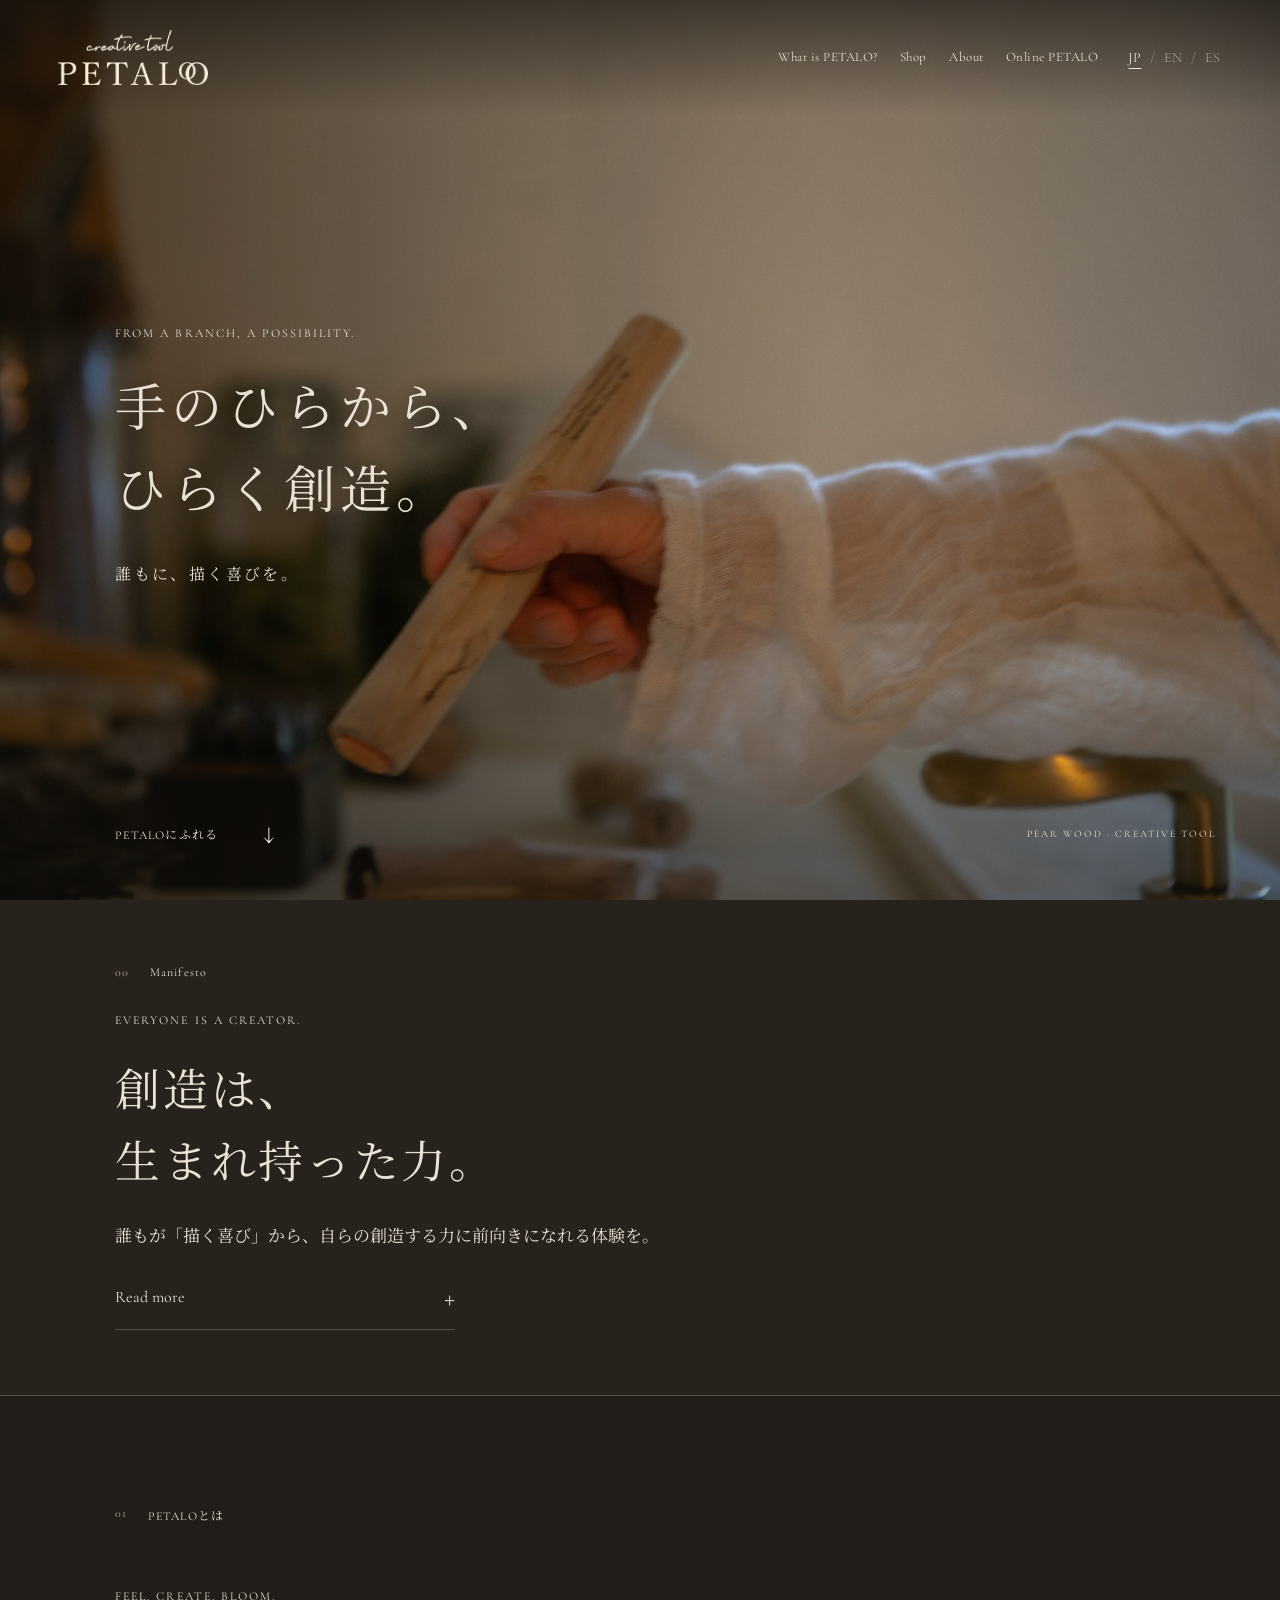
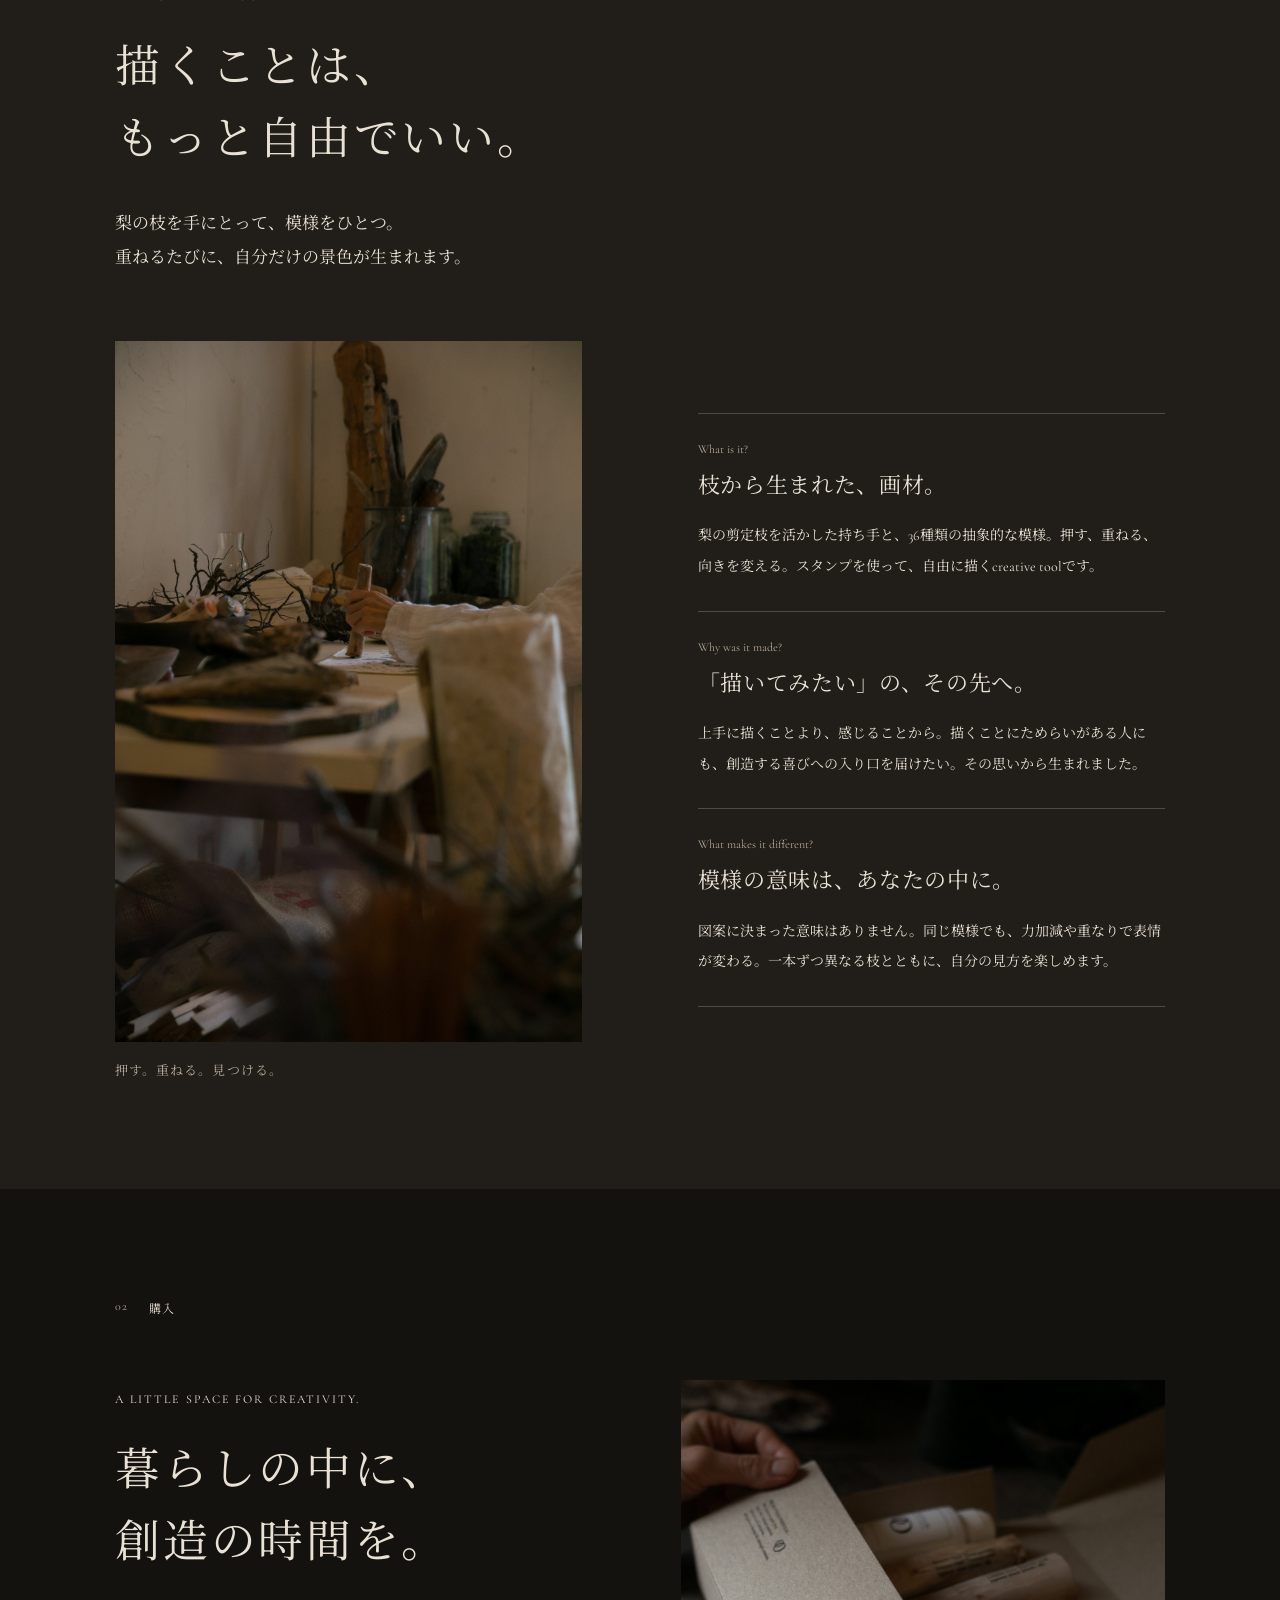
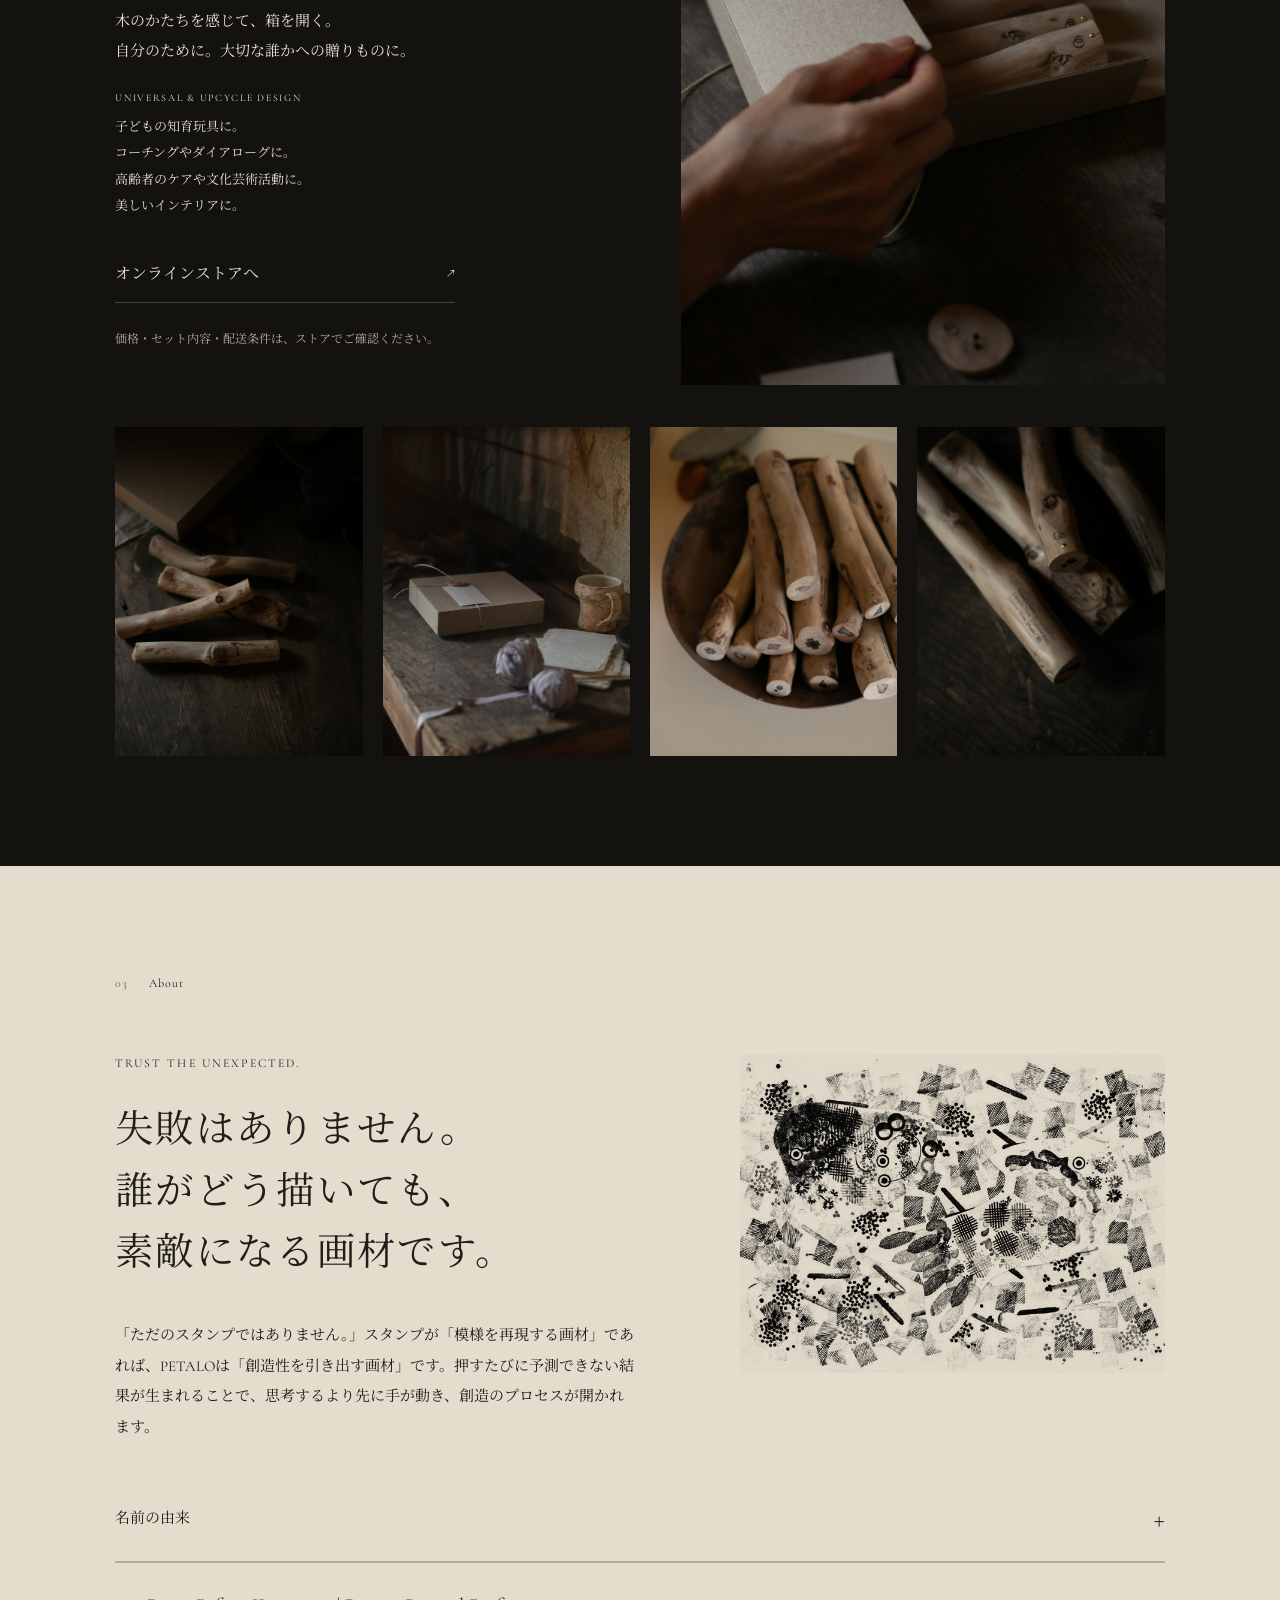
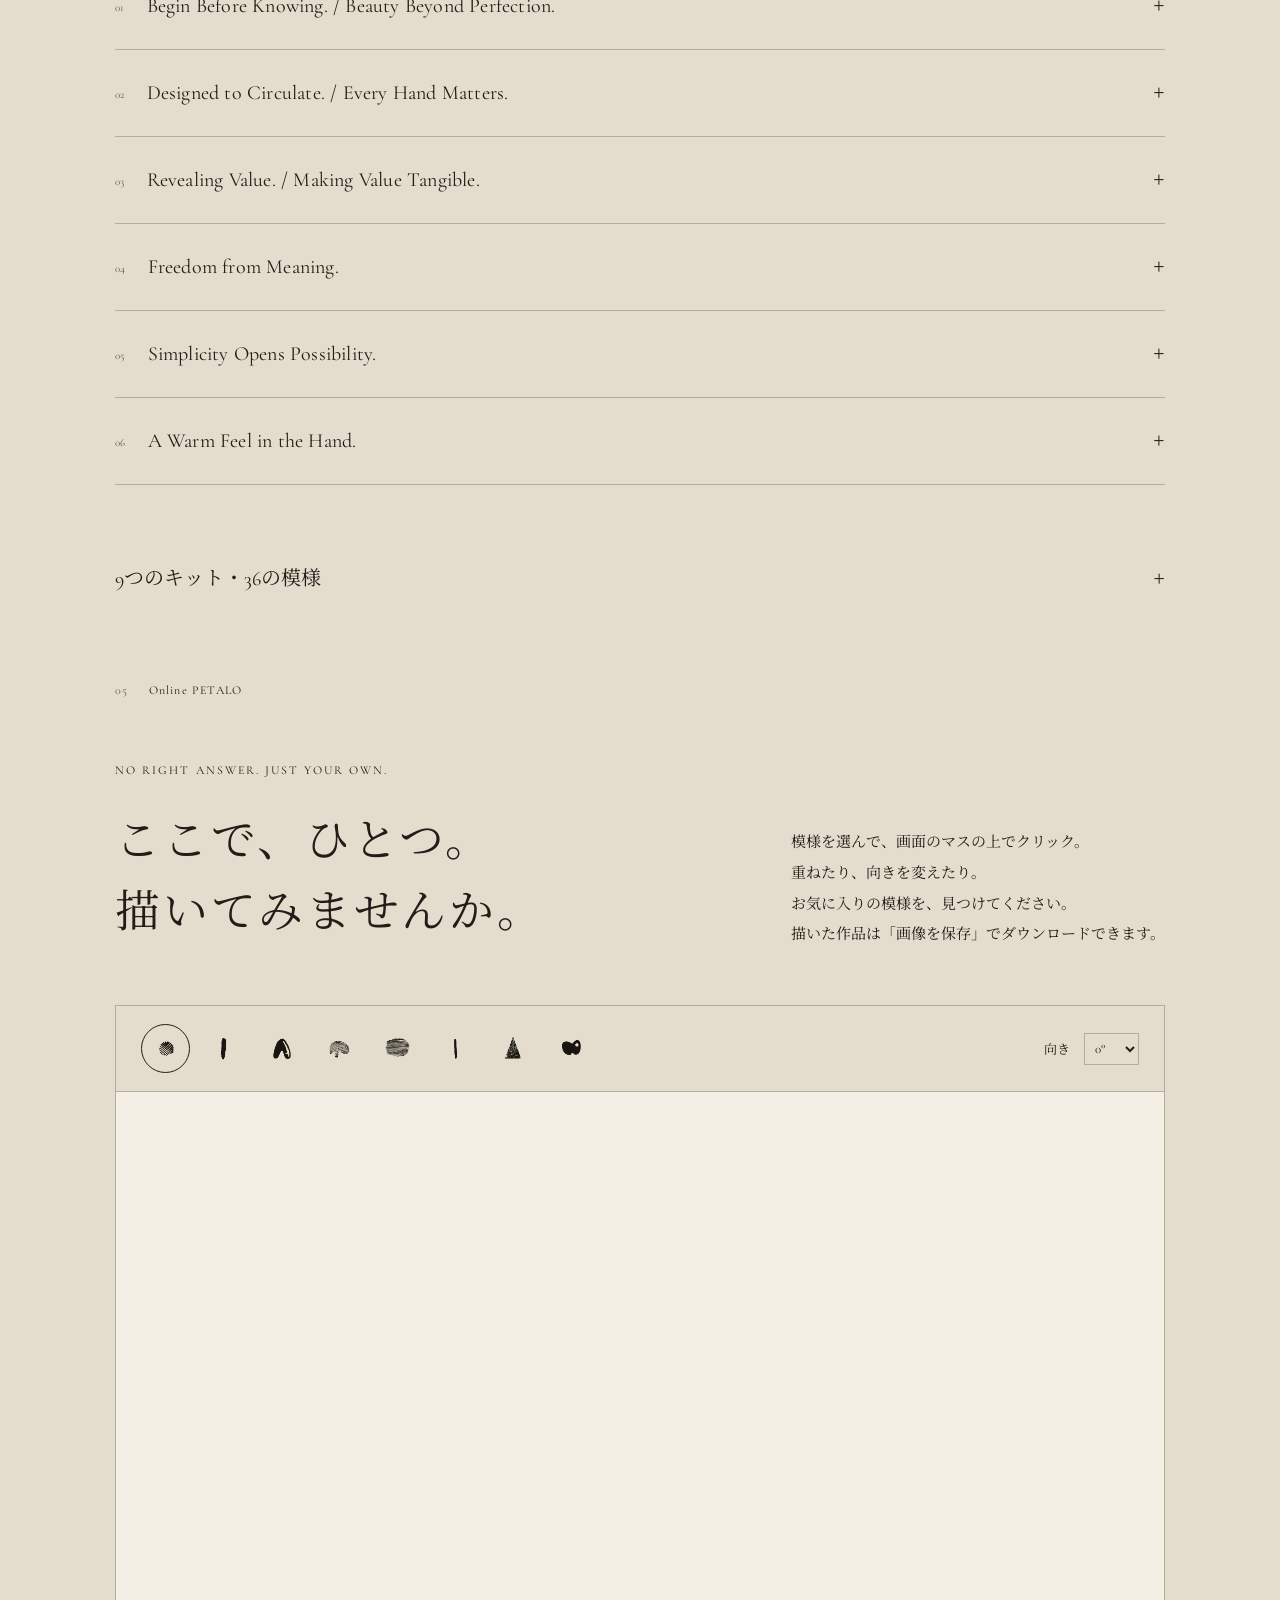
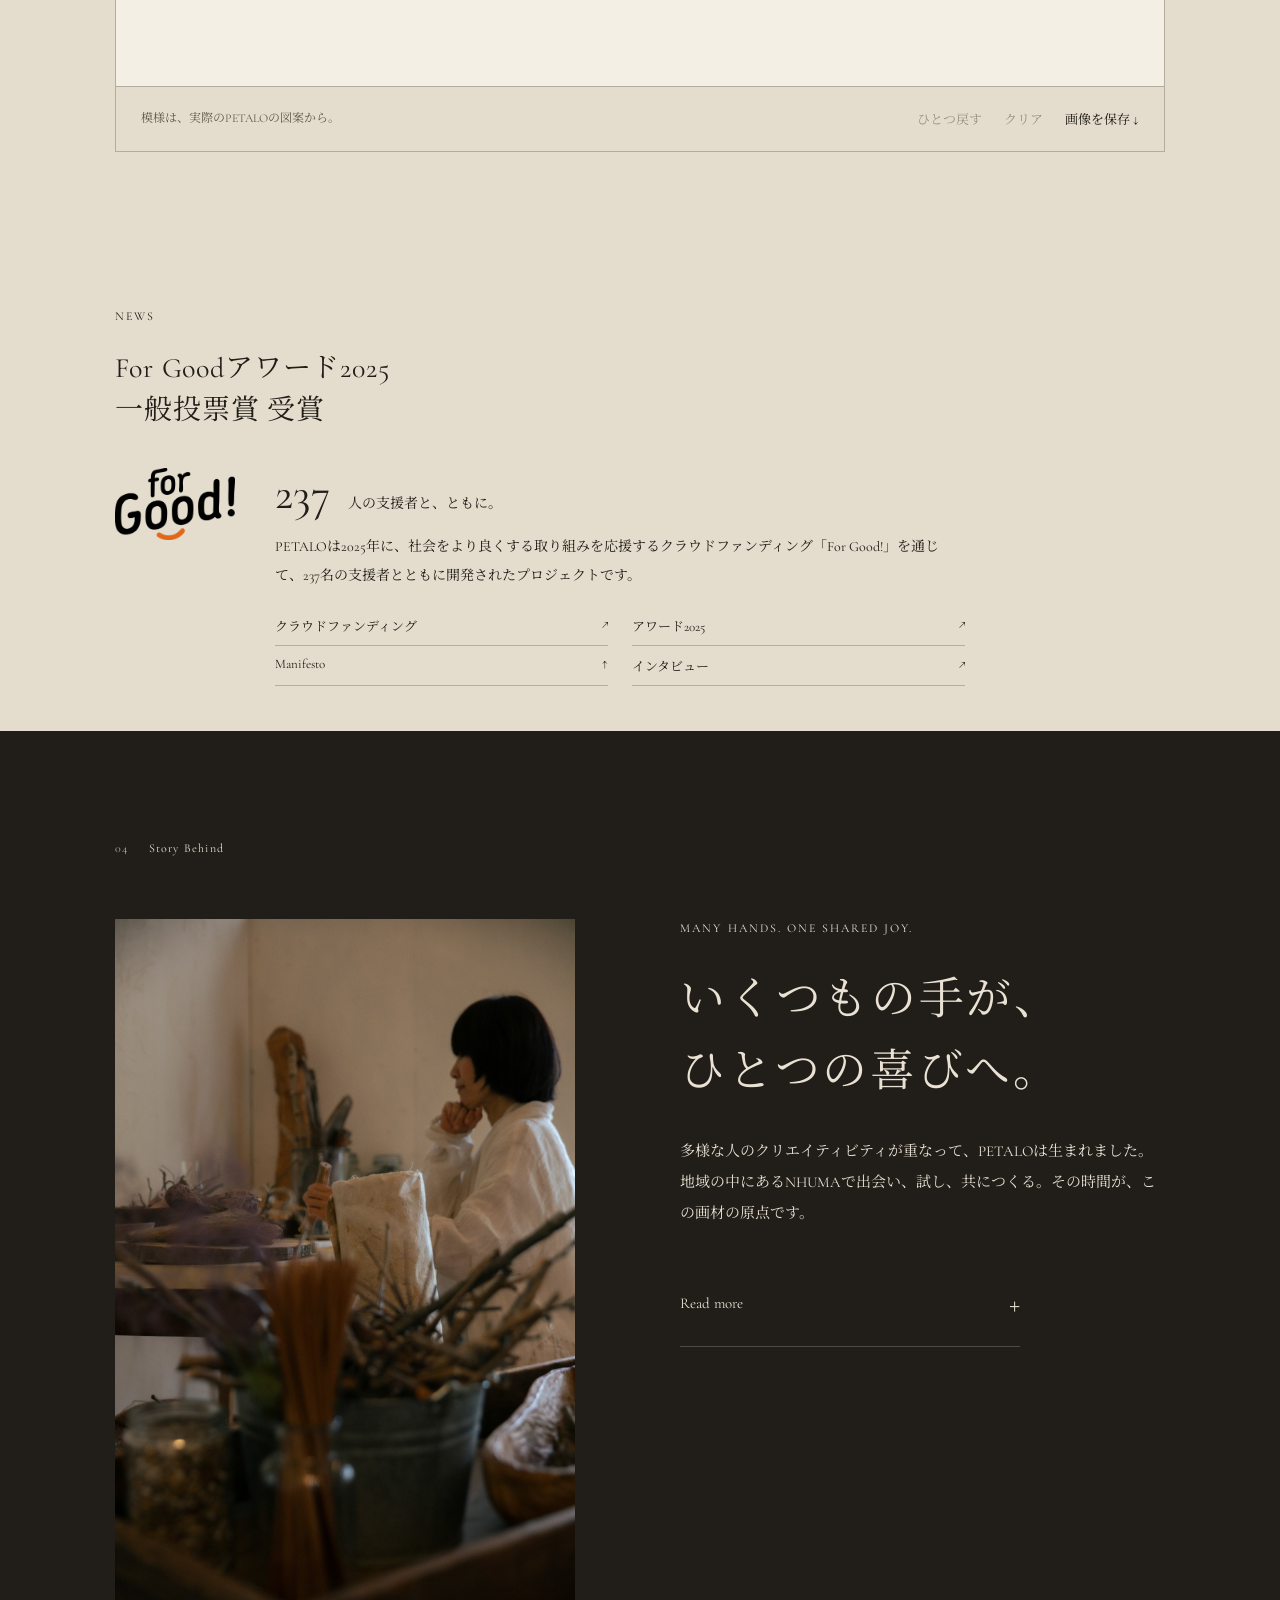
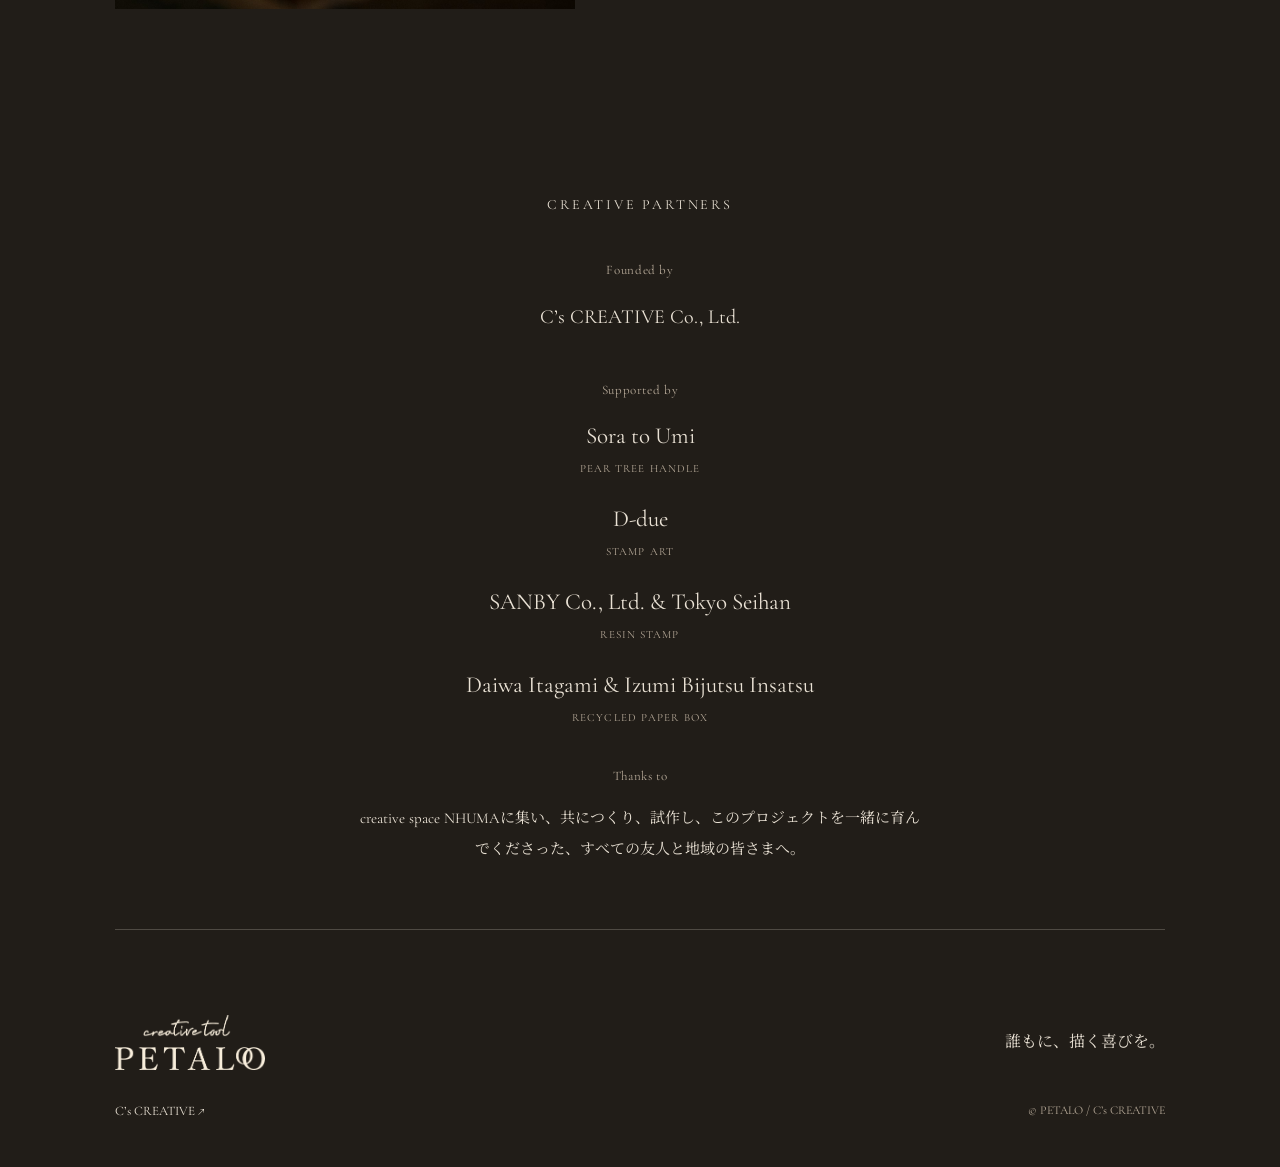
==== commit 17b491bf: "Refine ring proportions and use cream favicon background" ====
--- a/index.html
+++ b/index.html
@@ -3,10 +3,10 @@
 <head>
   <meta charset="utf-8">
   <meta name="viewport" content="width=device-width, initial-scale=1">
-  <link rel="icon" href="favicon.ico" sizes="32x32">
-  <link rel="icon" href="assets/icons/petalo.svg" type="image/svg+xml" sizes="any">
-  <link rel="apple-touch-icon" href="assets/icons/petalo-180.png" sizes="180x180">
-  <link rel="manifest" href="site.webmanifest">
+  <link rel="icon" href="favicon.ico?v=20261006-cream" sizes="32x32">
+  <link rel="icon" href="assets/icons/petalo.svg?v=20261006-cream" type="image/svg+xml" sizes="any">
+  <link rel="apple-touch-icon" href="assets/icons/petalo-180.png?v=20261006-cream" sizes="180x180">
+  <link rel="manifest" href="site.webmanifest?v=20261006-cream">
   <meta name="apple-mobile-web-app-title" content="PETALO">
   <meta name="theme-color" content="#211d18">
   <meta name="description" content="PETALO — 梨の枝と自由な模様から生まれた、誰もに描く喜びを届けるcreative tool。">
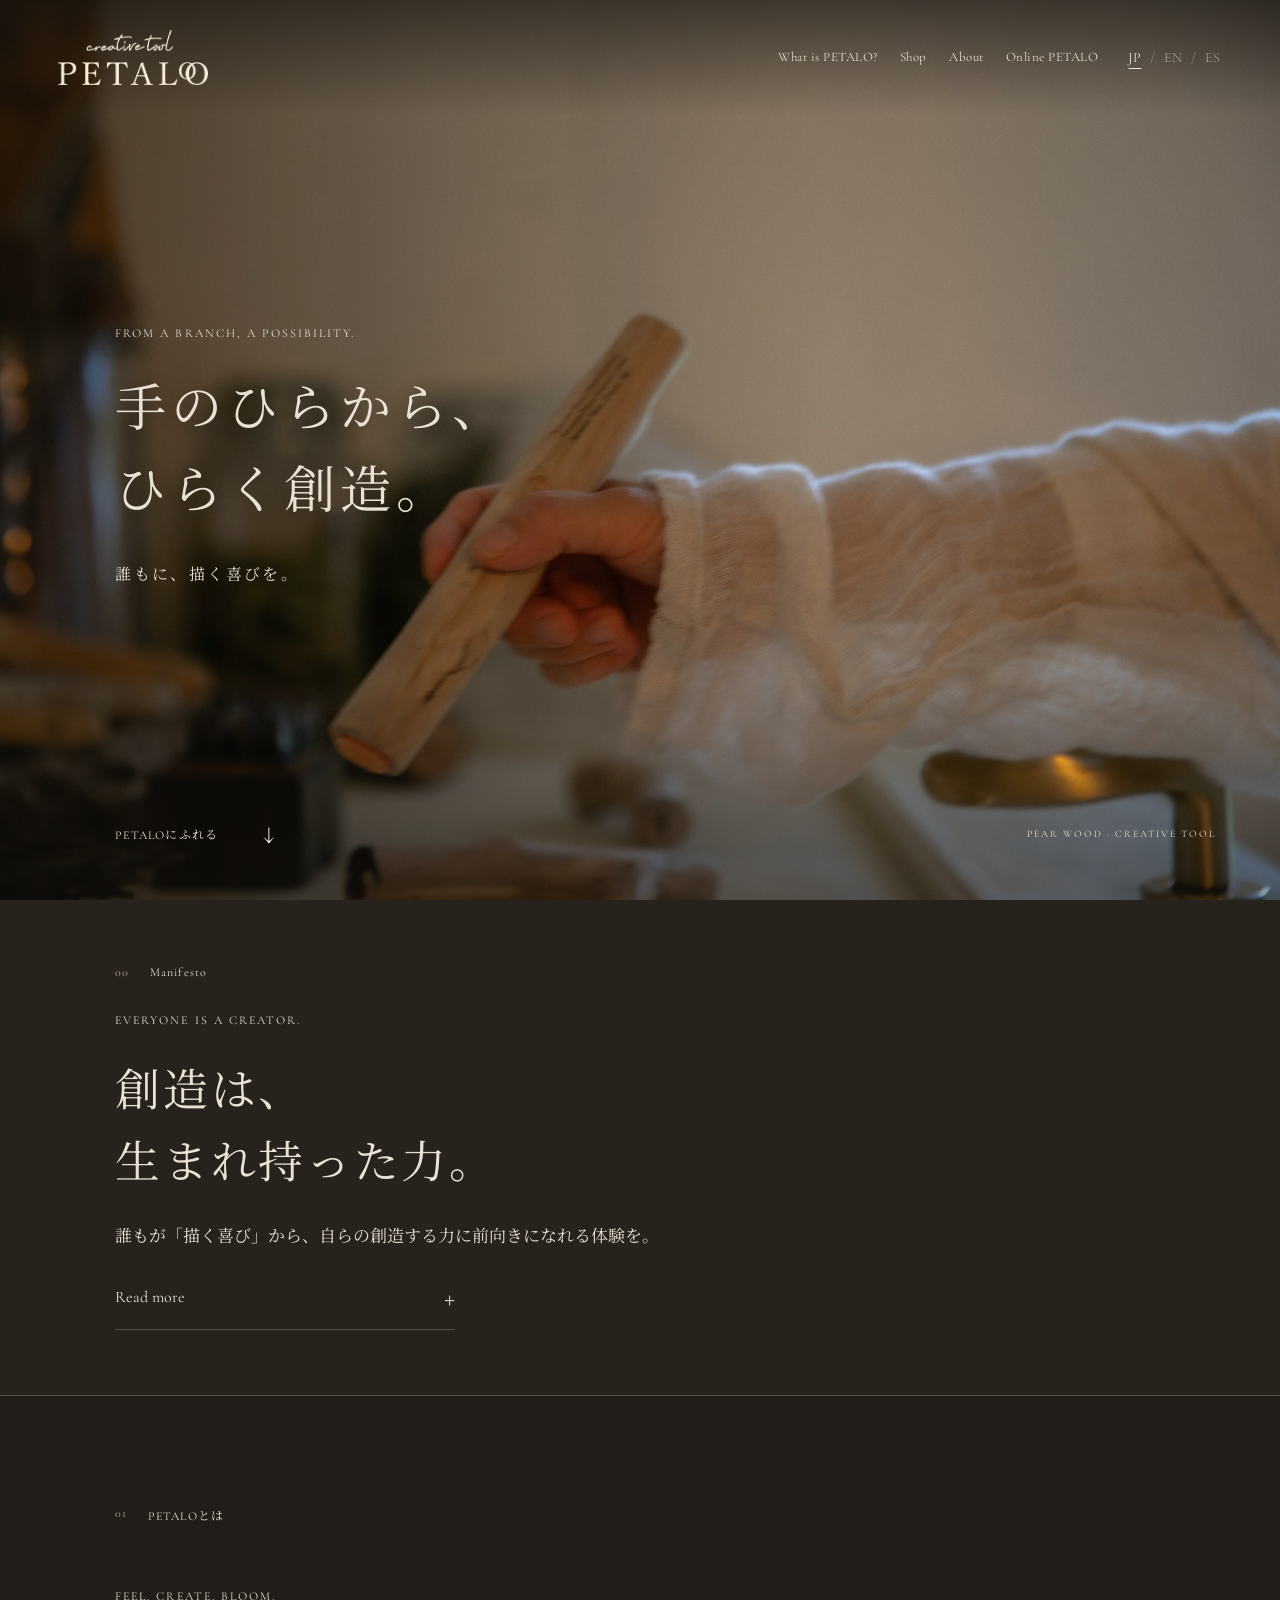
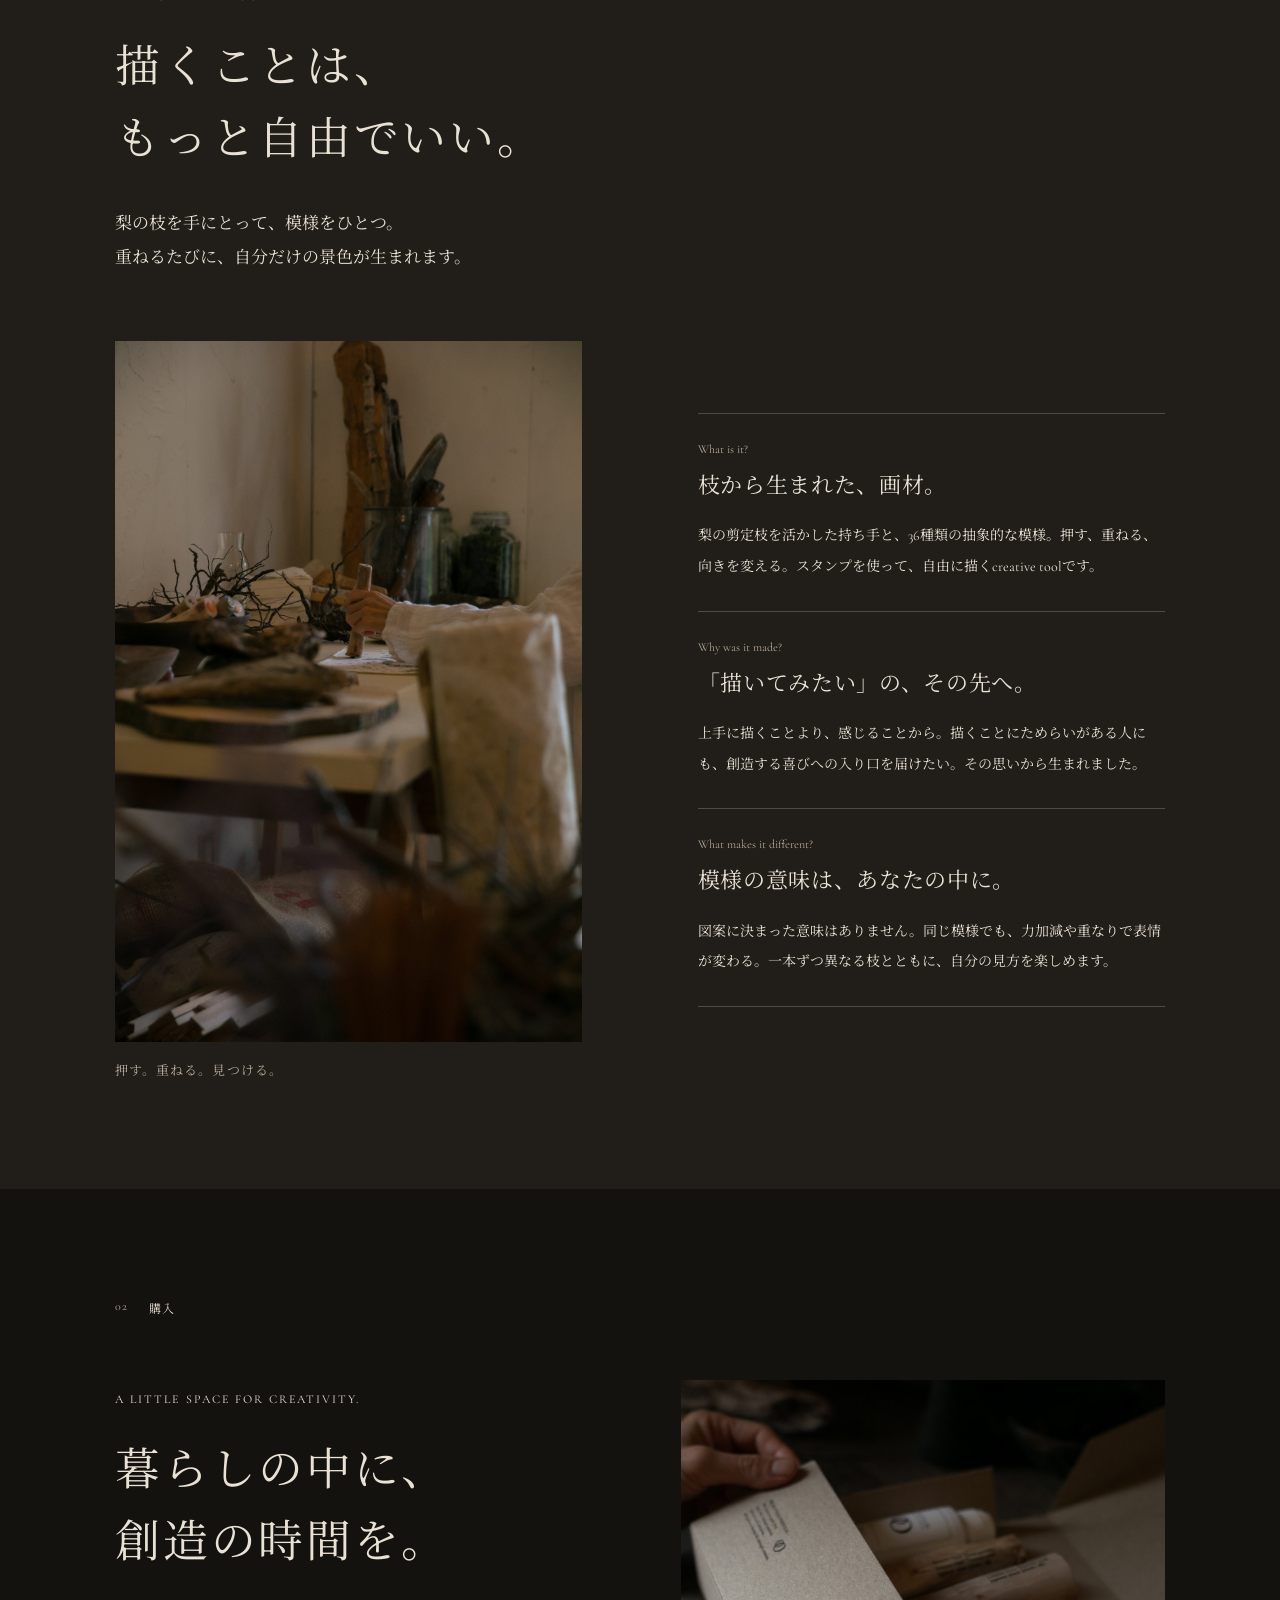
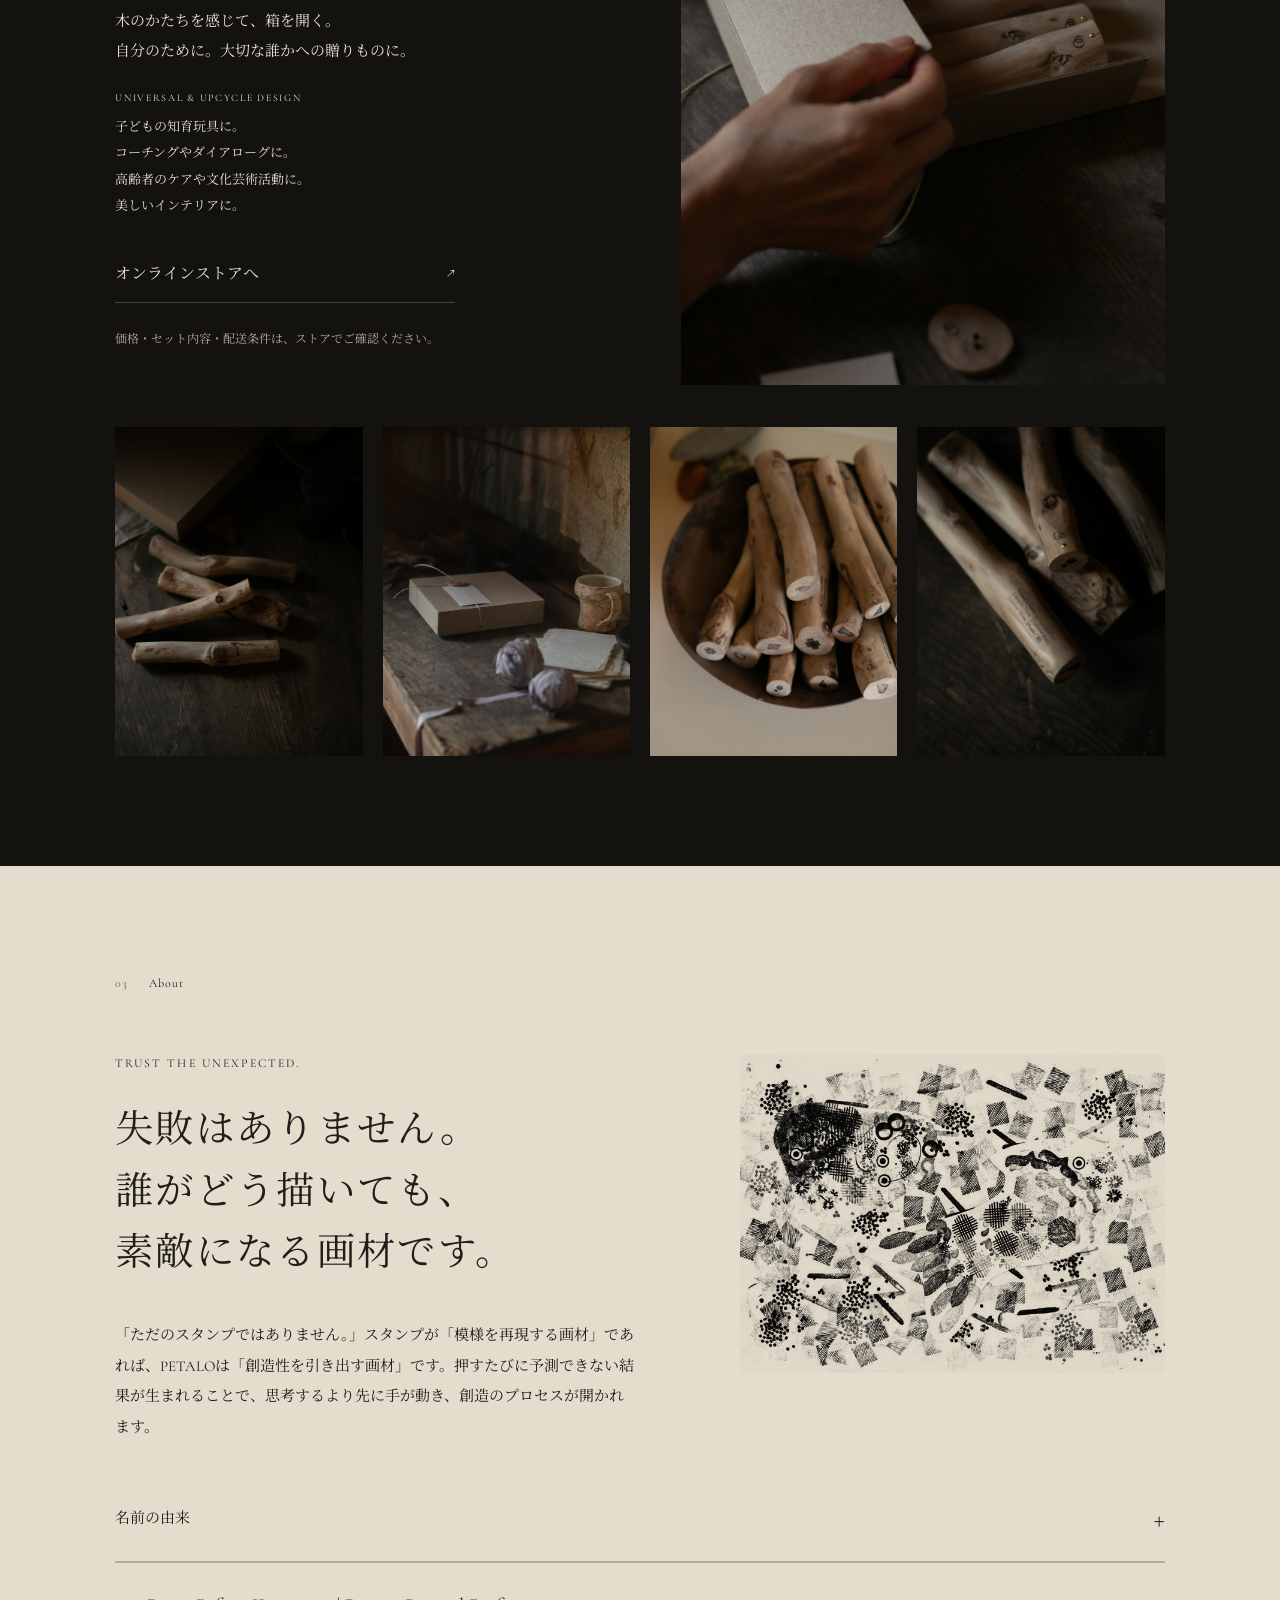
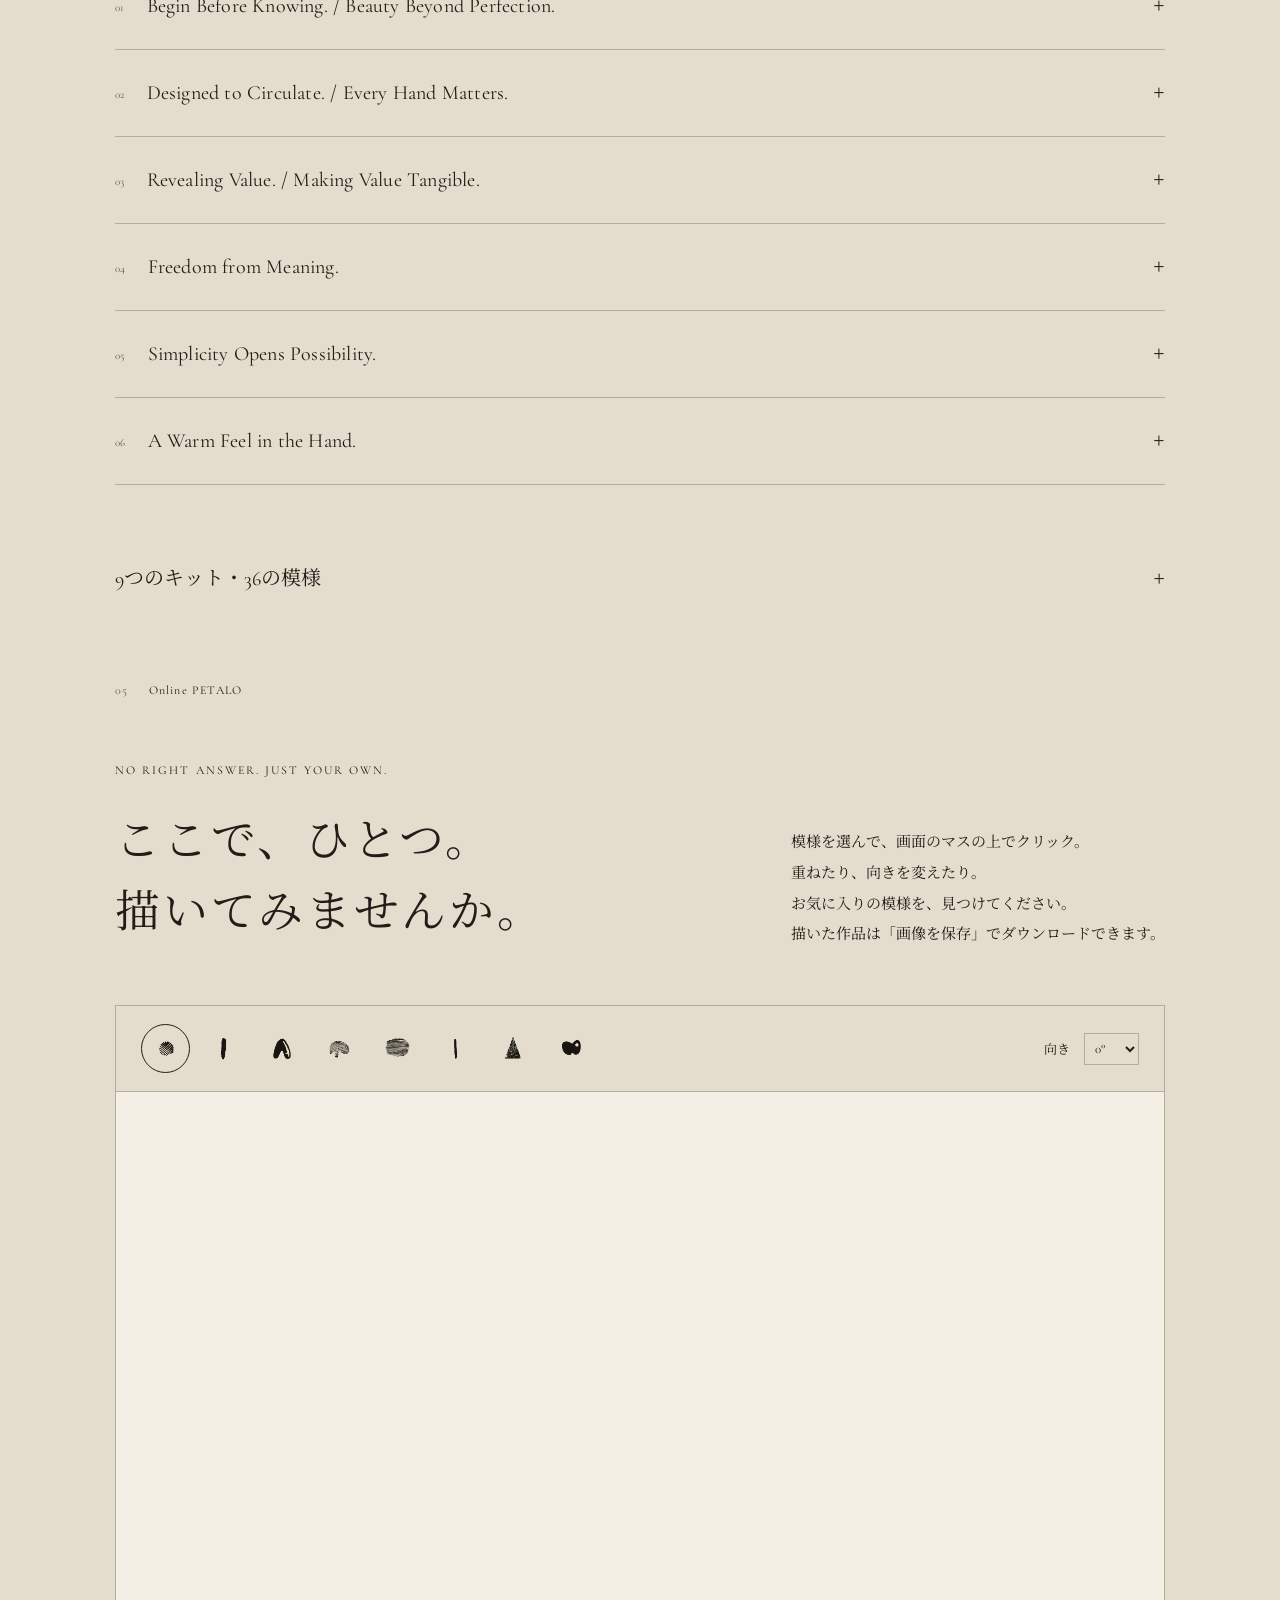
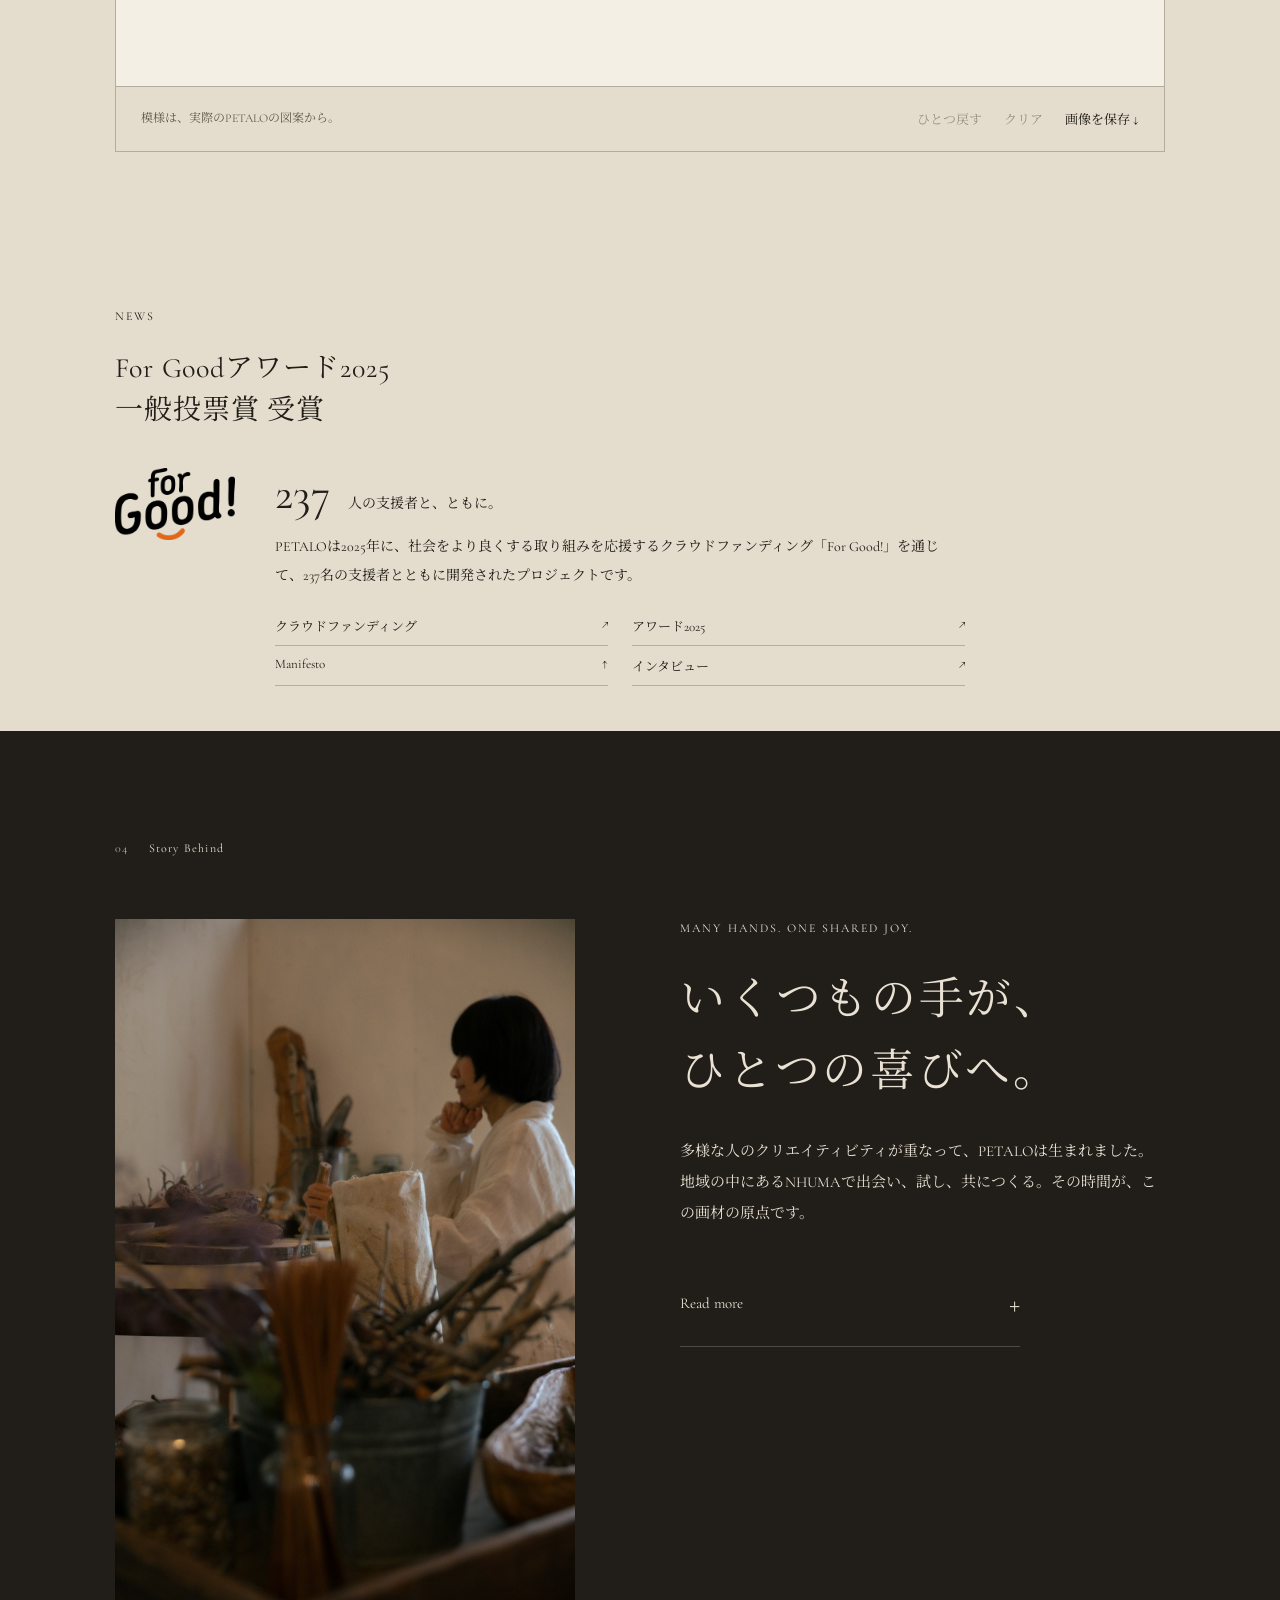
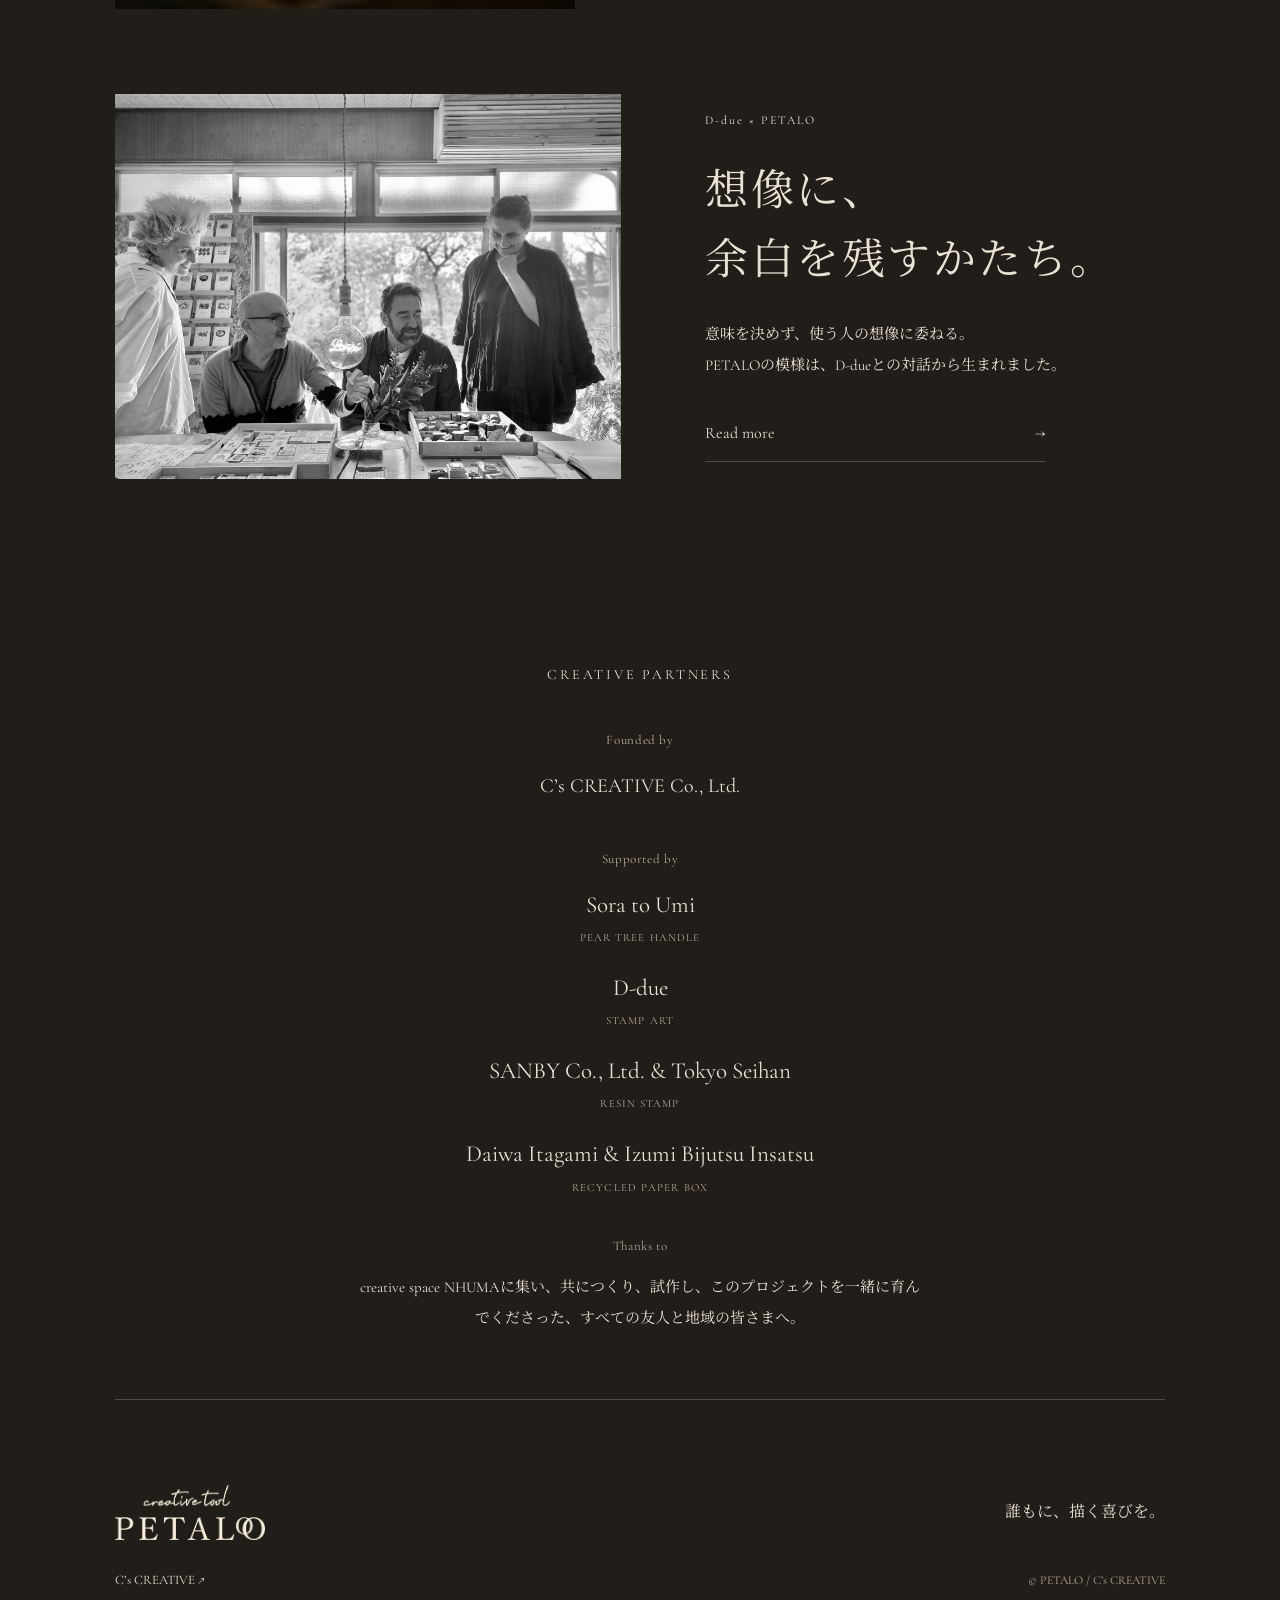
==== commit 03f2a7dc: "Add D-due co-creation story and compact Story Behind entry" ====
--- a/index.html
+++ b/index.html
@@ -26,9 +26,9 @@
   <meta name="twitter:description" content="梨の枝と自由な模様から生まれた、誰もに描く喜びを届けるcreative tool。">
   <meta name="twitter:image" content="https://c-is-creative.github.io/petalo/assets/photos/hero.jpg">
   <title>PETALO — creative tool</title>
-  <link rel="stylesheet" href="styles.css?v=20261006-purchase-uses">
-  <script src="editorial.js" defer></script>
-  <script src="script.js?v=20261006-online-translations" defer></script>
+  <link rel="stylesheet" href="styles.css?v=20261009-ddue">
+  <script src="editorial.js?v=20261009-ddue" defer></script>
+  <script src="script.js?v=20261009-ddue" defer></script>
 </head>
 <body>
   <a class="skip" href="#manifesto" data-t="skip">本文へ</a>
@@ -91,7 +91,7 @@
       <article><h3 data-t="story4Title">素材と循環 — 梨の枝の、その先</h3><p data-t="story4Text">梨の剪定枝を持ち手に活かし、一つずつ磨いて仕上げます。枝の曲がりや節、木目はそれぞれの個性。スタンプ部分には光硬化樹脂を用い、手にふれる素材と描くための技術をつないでいます。</p></article>
       <article><h3 data-t="story5Title">活動 — 地域から、世界へ</h3><p data-t="story5Text">For Goodでのクラウドファンディングを経て、For Goodアワード2025の一般投票賞を受賞。D-dueとの共創を含め、地域から海外へ、描く喜びを分かち合う活動を広げています。</p><a class="text-link" href="https://for-good.net/project/1002683" target="_blank" rel="noopener noreferrer"><span data-t="projectLink">プロジェクトの歩みを読む</span><span aria-hidden="true">↗</span></a></article>
       </div></details></div></div>
-</section>
+<div class="ddue-entry"><img src="assets/photos/ddue-nhuma.jpg" loading="lazy" width="1800" height="1368" alt="NHUMAでPETALOの図案を囲む共創の風景" data-alt="dduePhotoAlt"><div><p class="eyebrow">D-due × PETALO</p><h2 data-t="ddueTitle">想像に、<br>余白を残すかたち。</h2><p data-t="ddueLead">意味を決めず、使う人の想像に委ねる。<br>PETALOの模様は、D-dueとの対話から生まれました。</p><a class="text-link" data-story-link href="story-ddue.html?lang=ja"><span>Read more</span><span aria-hidden="true">→</span></a></div></div></section>
   </main>
   <footer>
 <section class="partners footer-credits" aria-label="Creative Partners"><p class="eyebrow">CREATIVE PARTNERS</p><div class="credits"><div><h3 data-t="founded">Founded by</h3><p><a href="https://c-is-creative.com/" target="_blank" rel="noopener noreferrer">C’s CREATIVE Co., Ltd.</a></p></div><div><h3 data-t="supported">Supported by</h3><dl><div><dt><a href="https://www.instagram.com/sora_to_umi_official/" target="_blank" rel="noopener noreferrer">Sora to Umi</a></dt><dd data-t="partnerWood">PEAR TREE HANDLE</dd></div><div><dt><a href="https://d-due.com/" target="_blank" rel="noopener noreferrer">D-due</a></dt><dd data-t="partnerArt">STAMP ART</dd></div><div><dt><a href="https://www.sanby.co.jp/com01.html" target="_blank" rel="noopener noreferrer">SANBY Co., Ltd.</a> &amp; <a href="https://www.tokyo-seihan.co.jp/" target="_blank" rel="noopener noreferrer">Tokyo Seihan</a></dt><dd data-t="partnerResin">RESIN STAMP</dd></div><div><dt><a href="https://daiwaitagami.com/" target="_blank" rel="noopener noreferrer">Daiwa Itagami</a> &amp; <a href="https://www.izumiap.co.jp/" target="_blank" rel="noopener noreferrer">Izumi Bijutsu Insatsu</a></dt><dd data-t="partnerPaper">RECYCLED PAPER BOX</dd></div></dl></div><div class="thanks"><h3 data-t="thanksTitle">Thanks to</h3><p data-t="thanksText">creative space NHUMAに集い、共につくり、試作し、このプロジェクトを一緒に育んでくださった、すべての友人と地域の皆さまへ。</p></div></div></section>
--- a/styles.css
+++ b/styles.css
@@ -40,3 +40,5 @@
 html[lang="es"] .kit-disclosure [data-t="kitsLabel"]{font-weight:600}
 
 .purchase .purchase-uses{margin:22px 0 24px;padding:0;border:0}.purchase .purchase-uses .eyebrow{font-size:10px;margin:0 0 10px}.purchase .purchase-uses ul{grid-template-columns:1fr;gap:3px}.purchase .purchase-uses li{font-size:13px;line-height:1.8}
+
+.ddue-entry{display:grid;grid-template-columns:1.1fr 1fr;gap:8%;align-items:center;margin-top:85px}.ddue-entry img{width:100%;height:auto}.ddue-entry h2{font-size:clamp(28px,3.4vw,43px);margin-bottom:25px}.ddue-entry p:not(.eyebrow){font-size:15px}.ddue-entry .text-link{margin-top:10px}@media(max-width:700px){.ddue-entry{display:block;margin-top:50px}.ddue-entry img{margin-bottom:30px}.ddue-entry h2{font-size:30px}.ddue-entry p:not(.eyebrow){font-size:14px}}
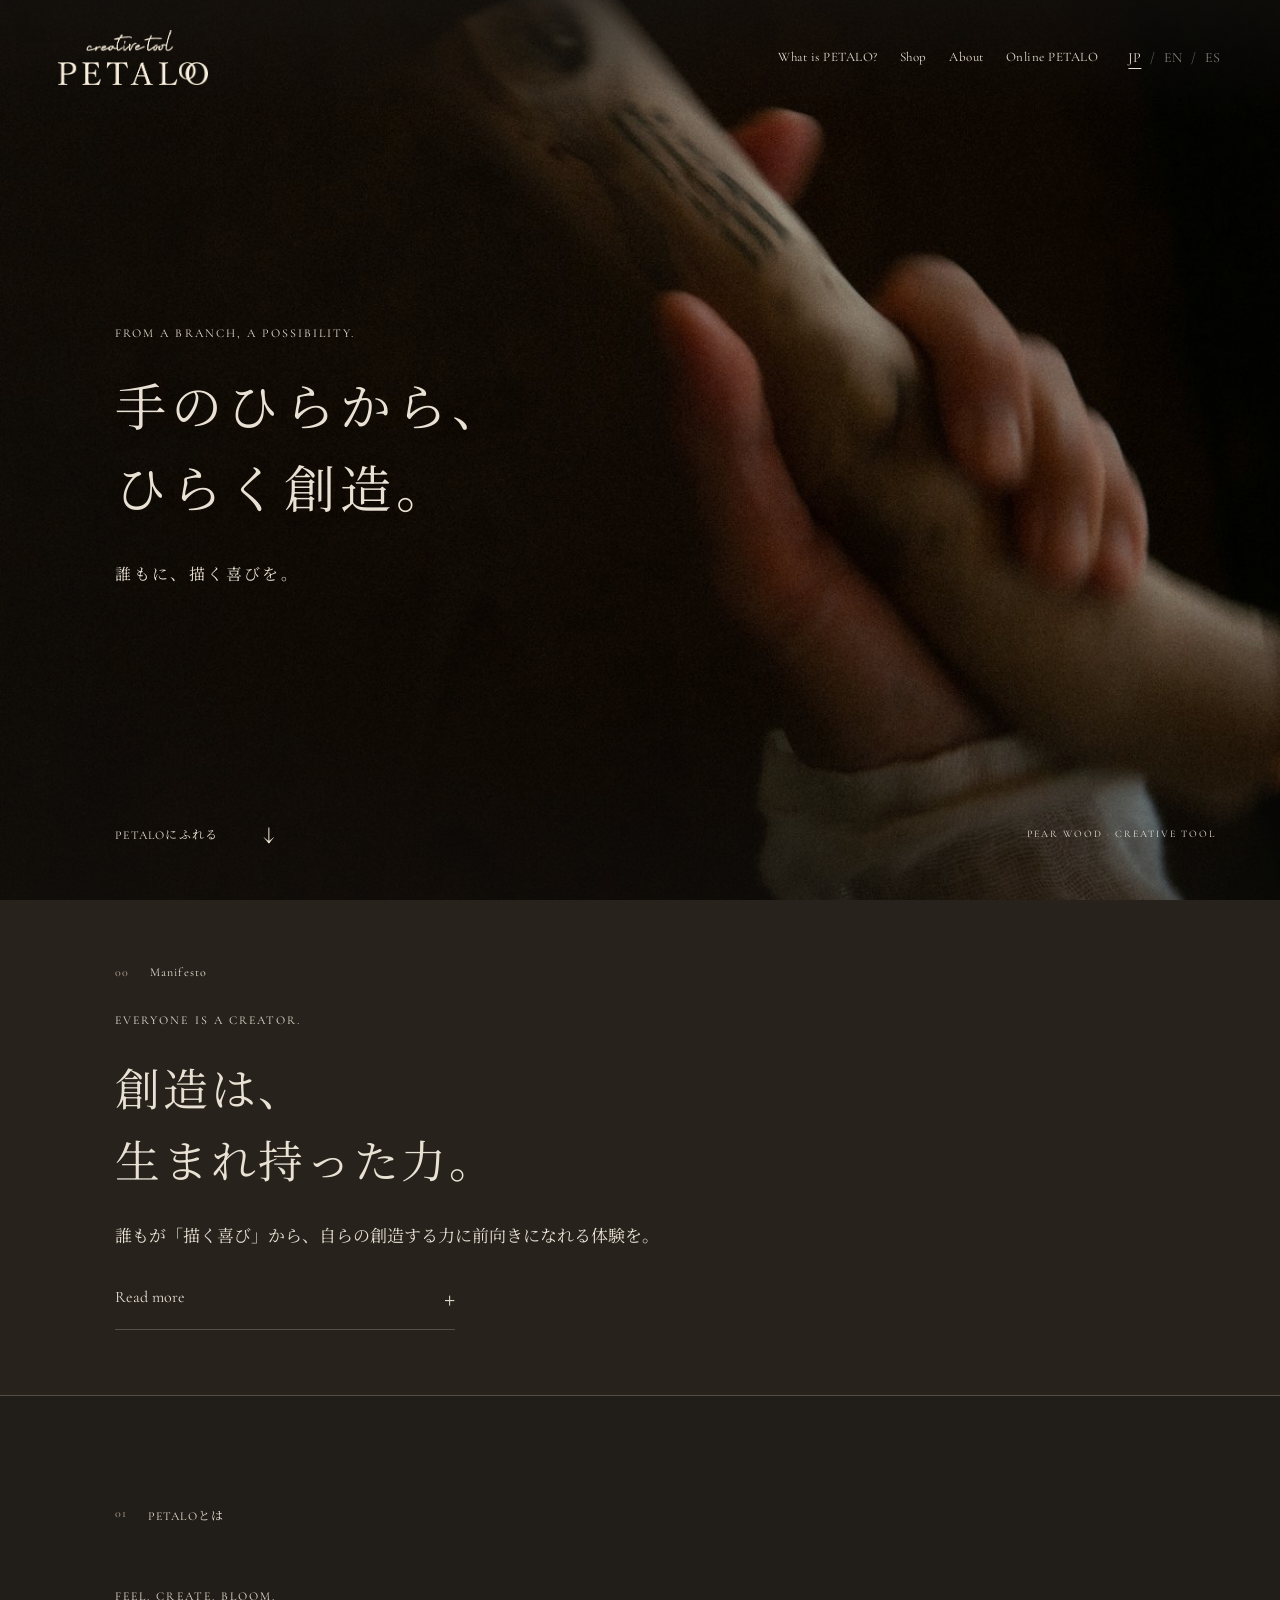
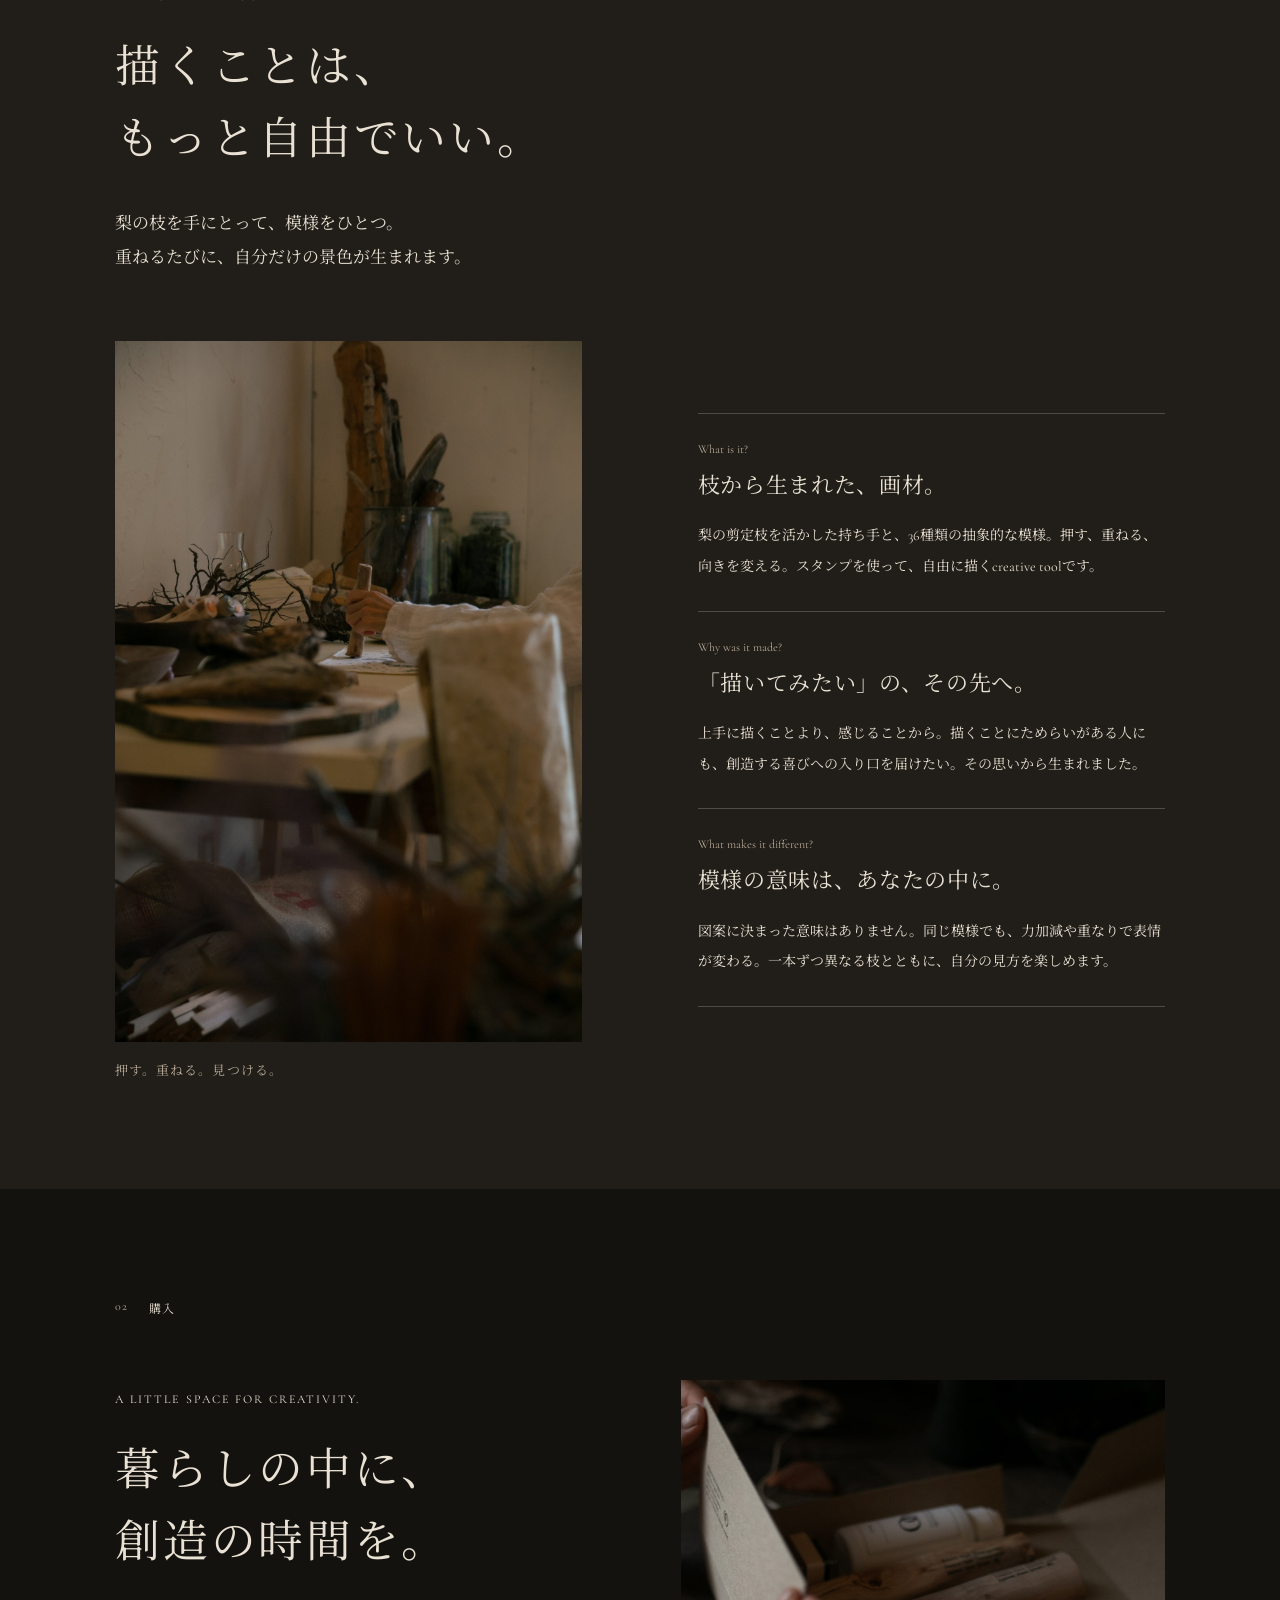
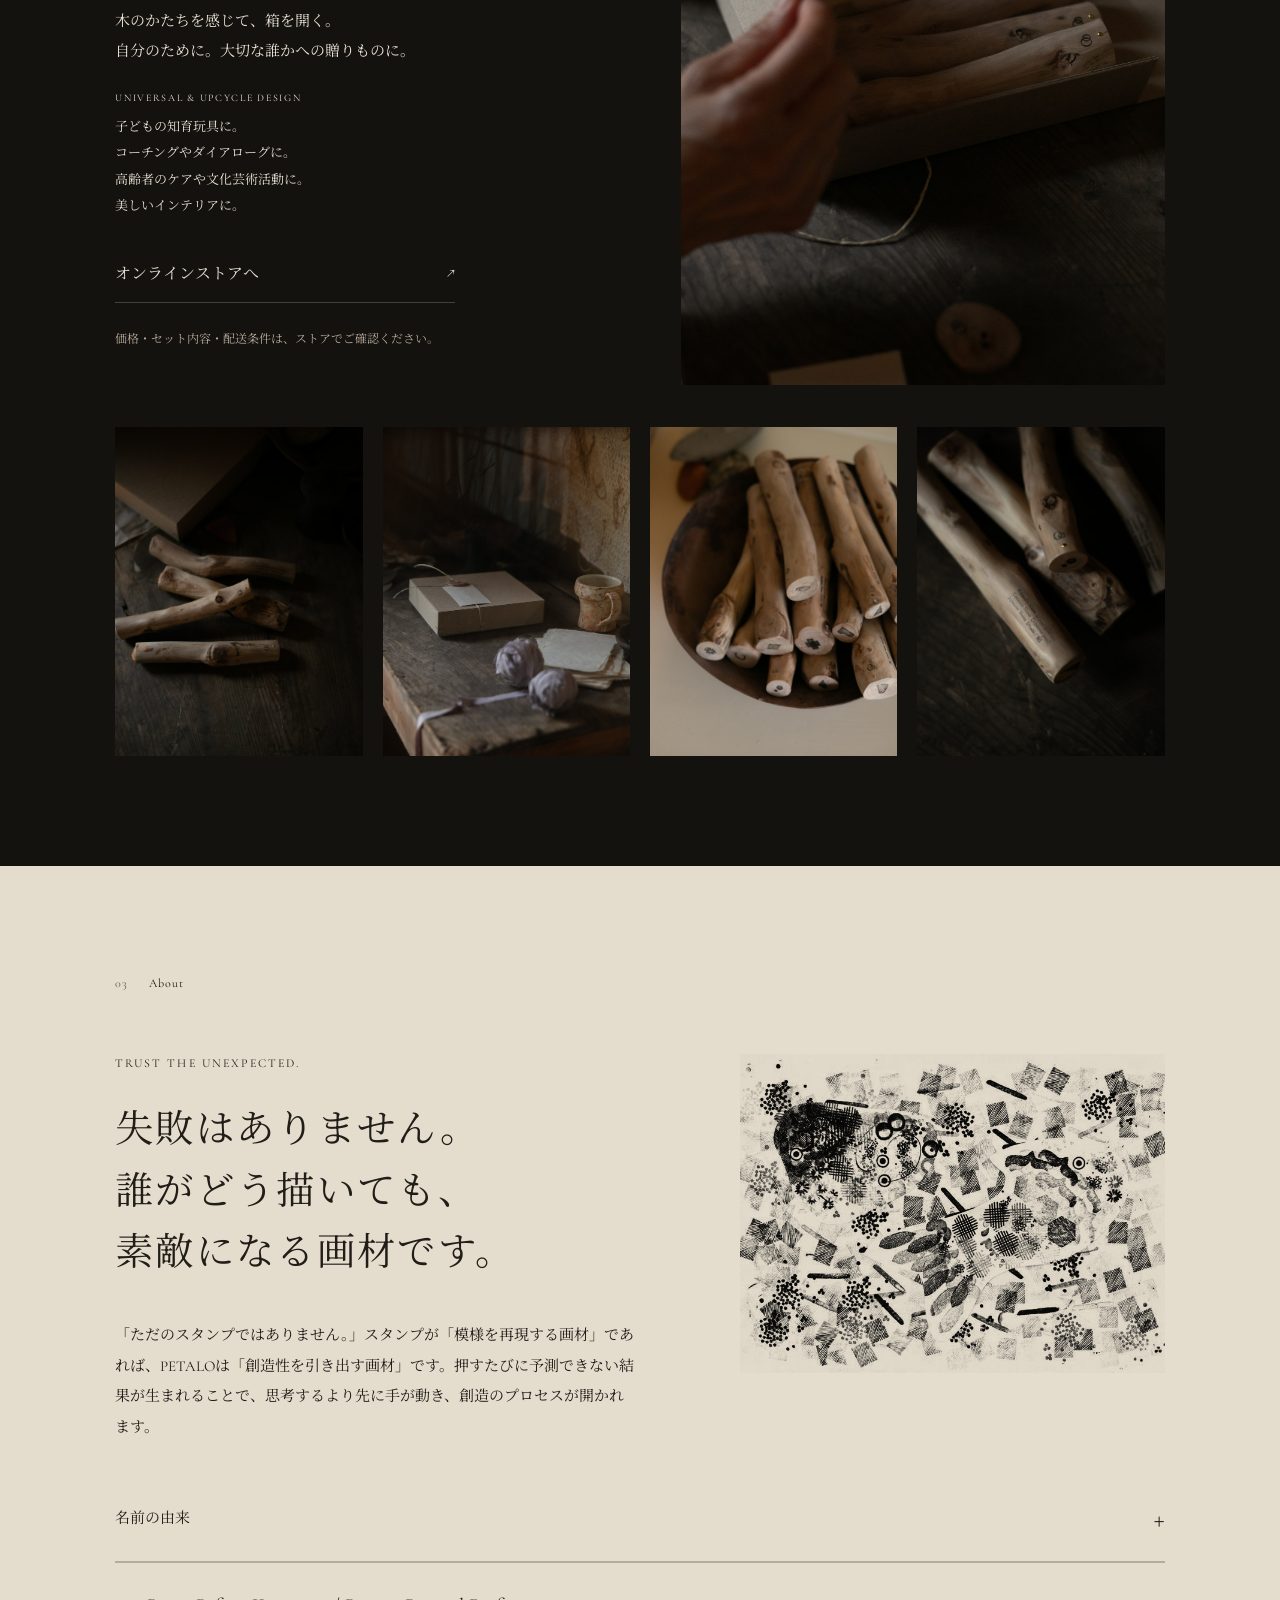
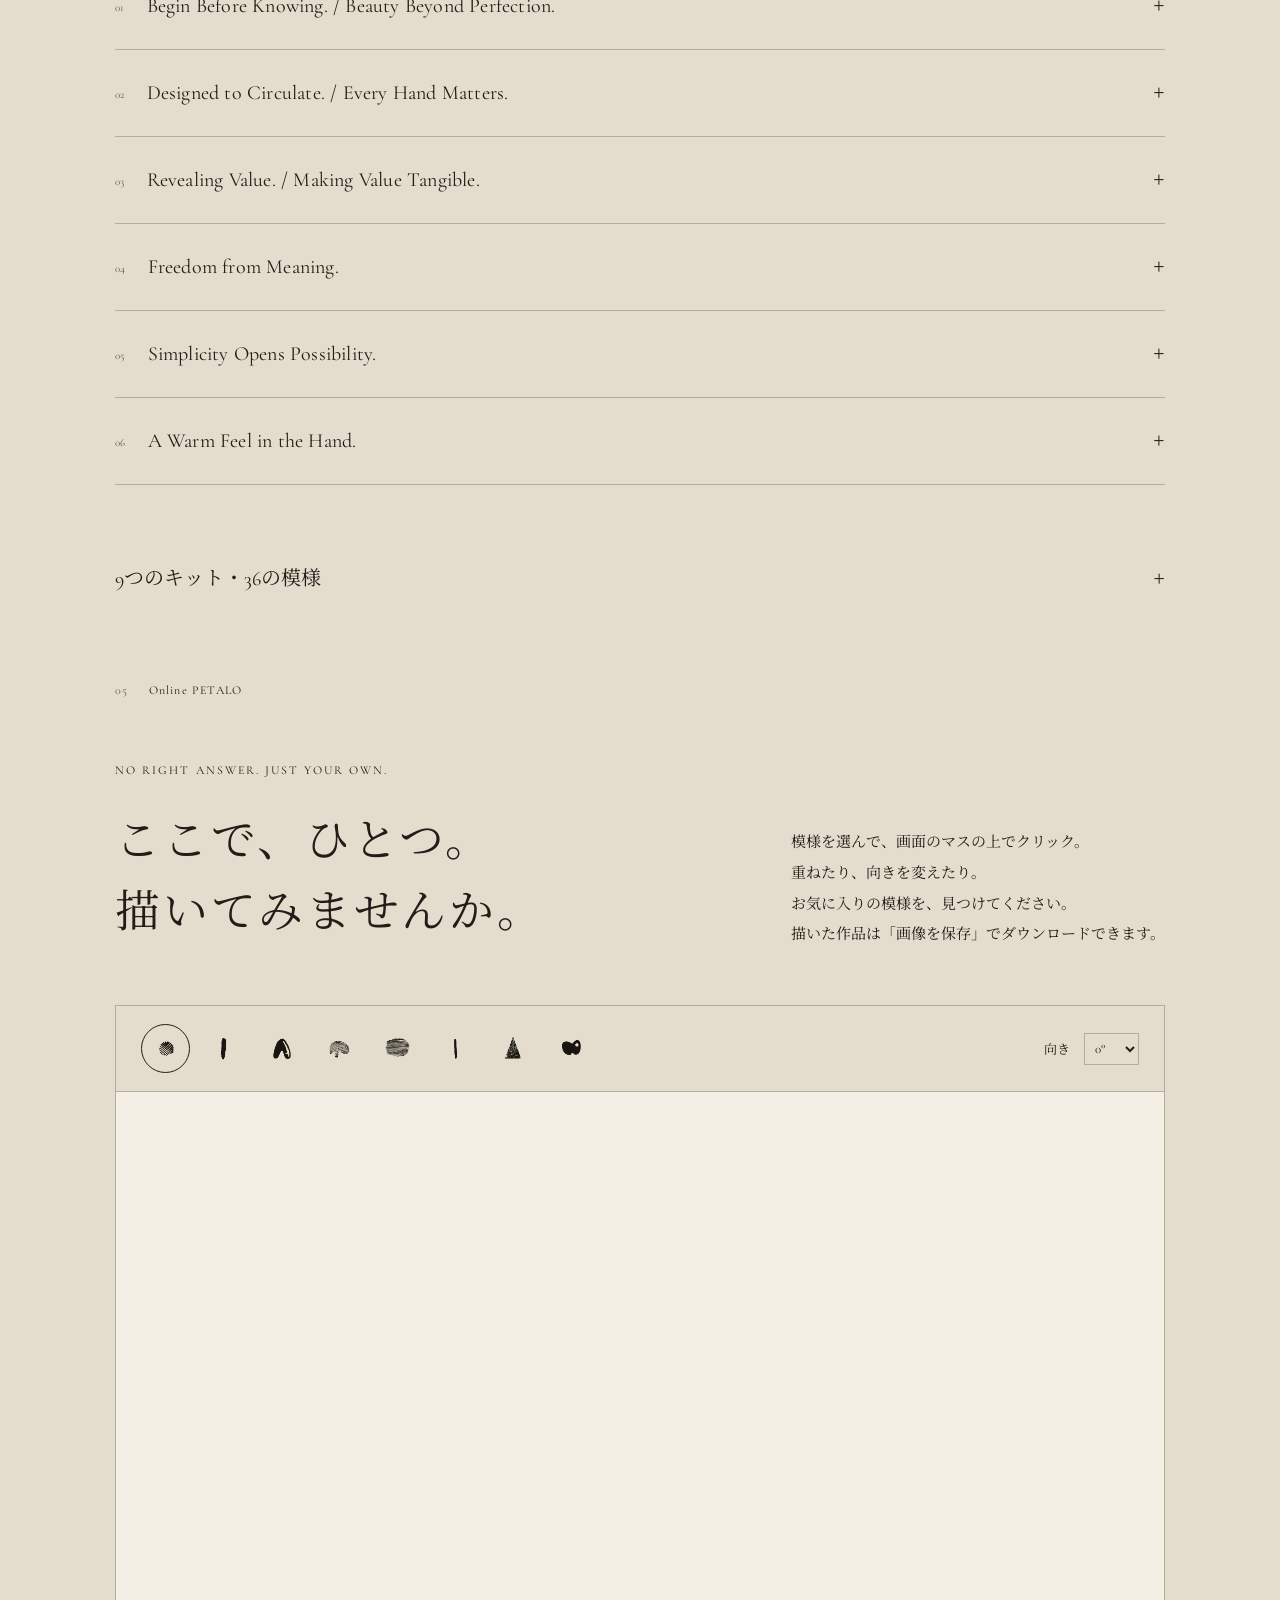
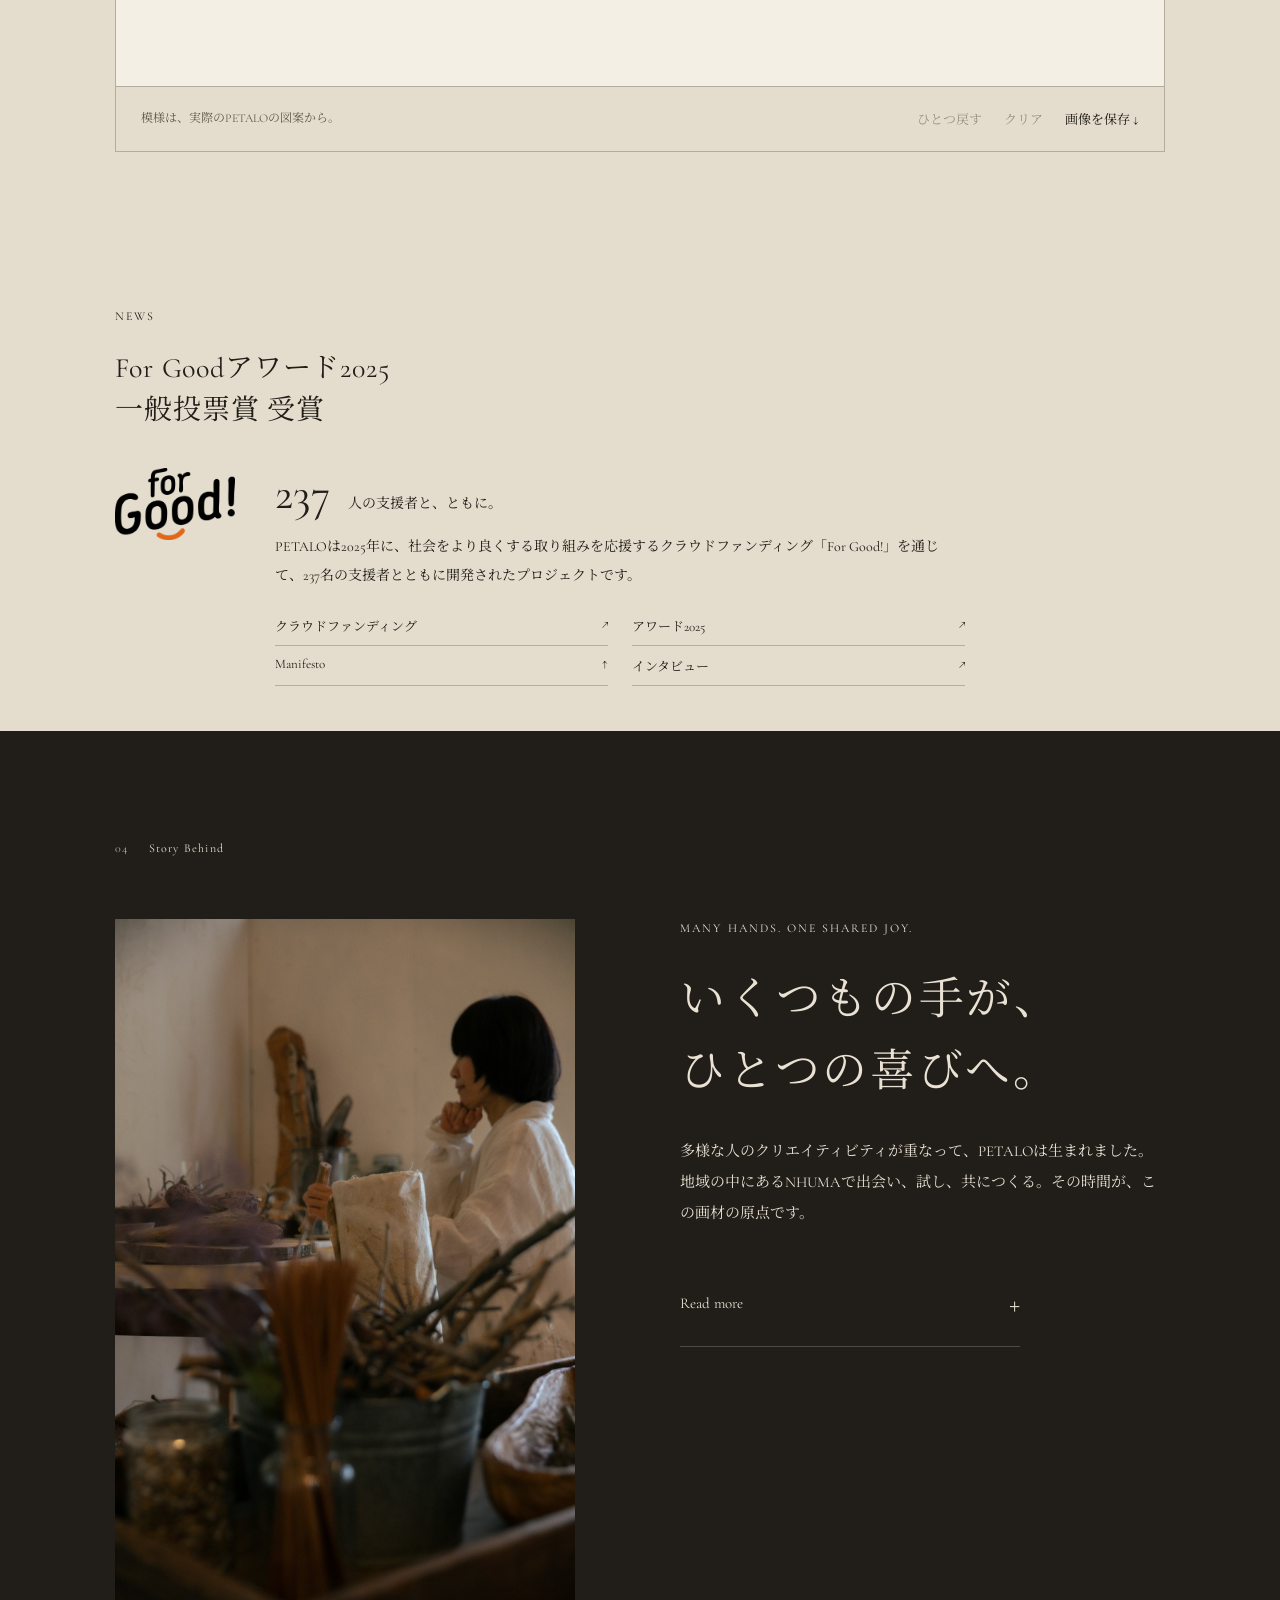
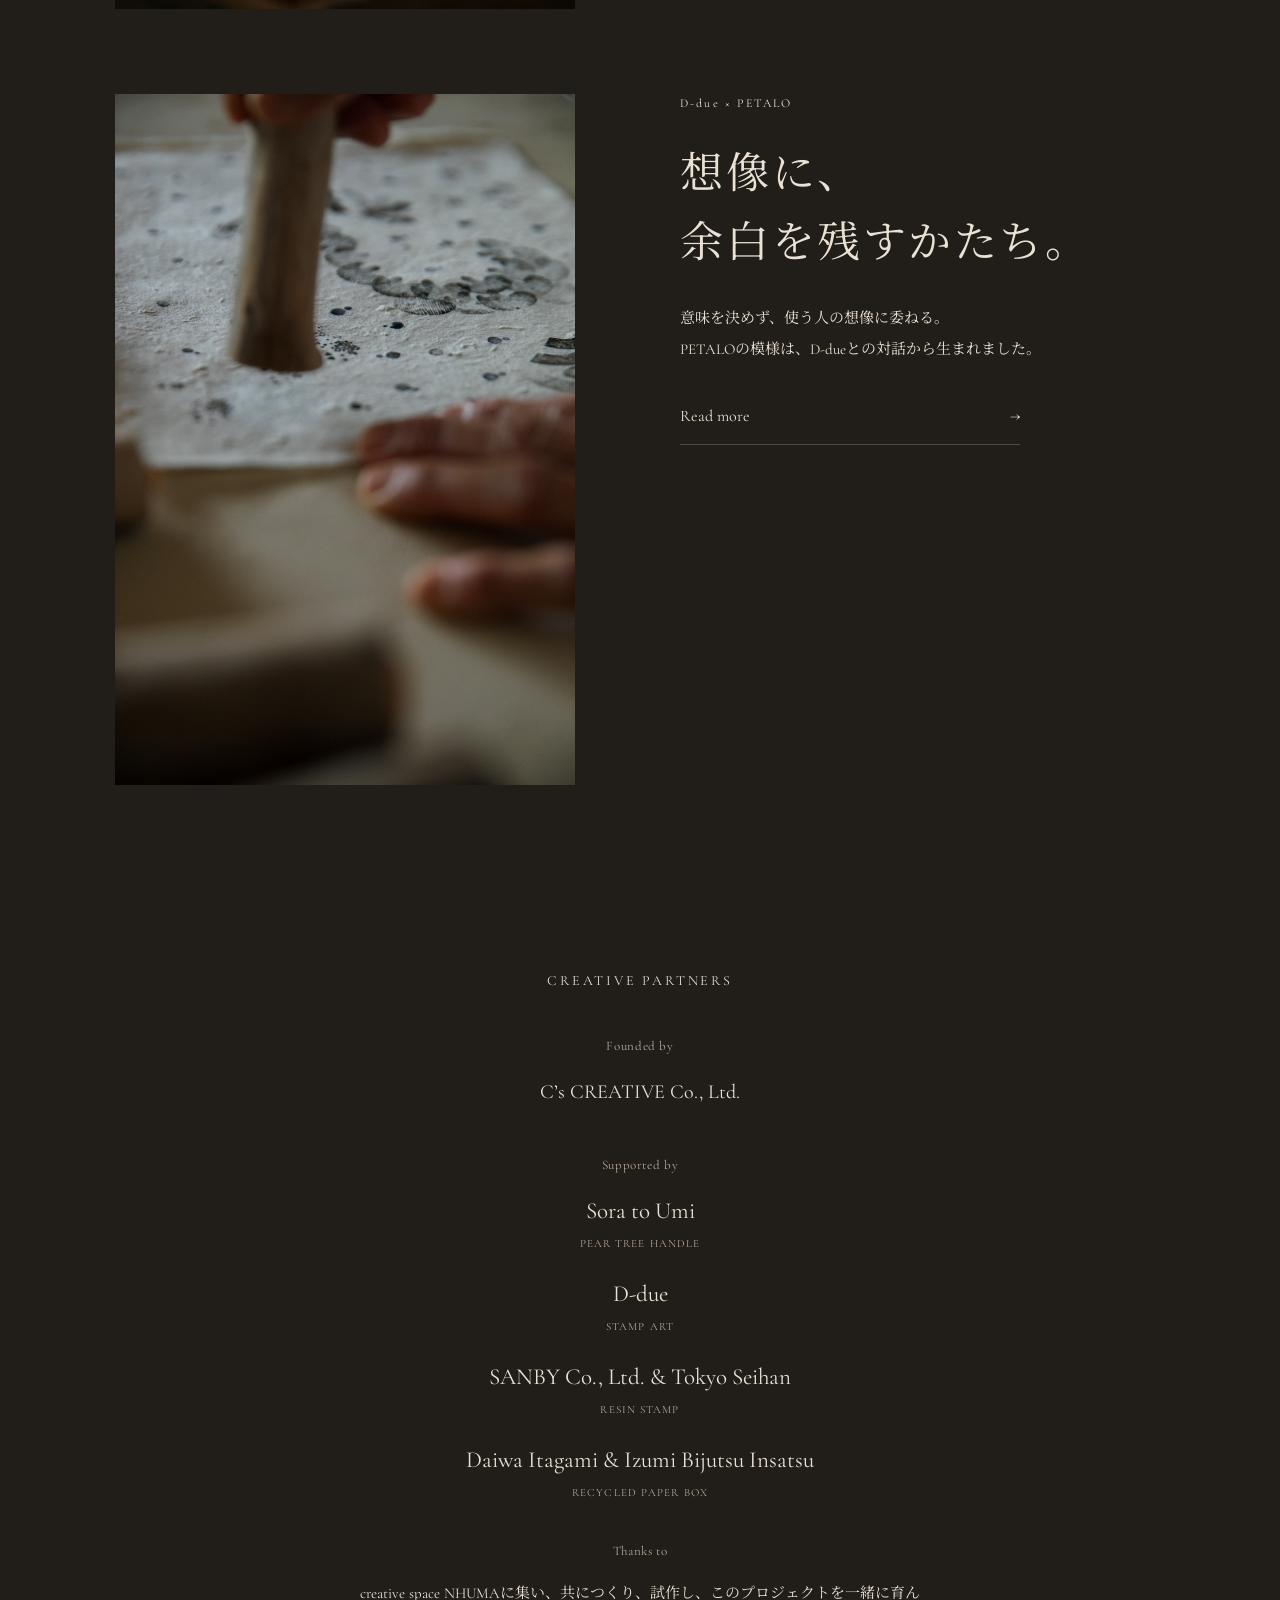
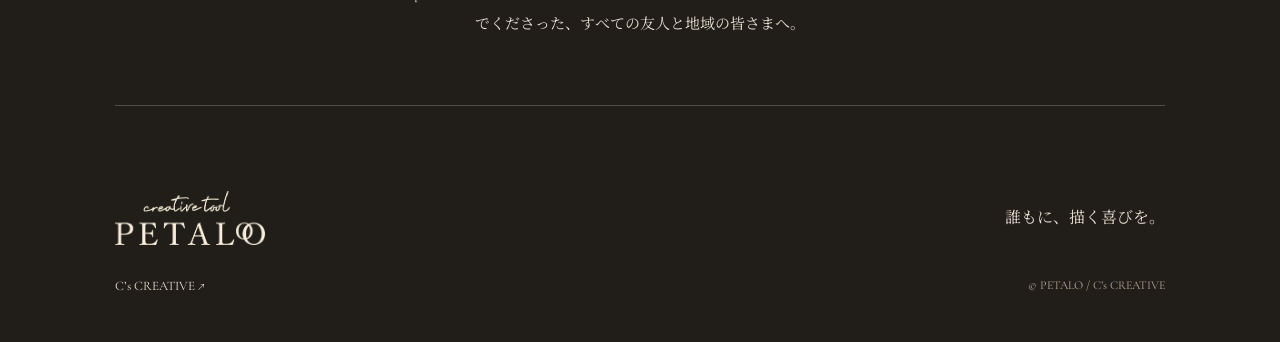
==== commit 6f82faea: "Refine D-due story disclosures and responsive photography" ====
--- a/index.html
+++ b/index.html
@@ -26,8 +26,8 @@
   <meta name="twitter:description" content="梨の枝と自由な模様から生まれた、誰もに描く喜びを届けるcreative tool。">
   <meta name="twitter:image" content="https://c-is-creative.github.io/petalo/assets/photos/hero.jpg">
   <title>PETALO — creative tool</title>
-  <link rel="stylesheet" href="styles.css?v=20261009-ddue">
-  <script src="editorial.js?v=20261009-ddue" defer></script>
+  <link rel="stylesheet" href="styles.css?v=20261010-story-photos">
+  <script src="editorial.js?v=20261010-story-photos" defer></script>
   <script src="script.js?v=20261009-ddue" defer></script>
 </head>
 <body>
@@ -59,7 +59,7 @@
 
     <section id="purchase" class="purchase section-pad">
       <div class="section-label"><span>02</span><span data-t="navShop">購入</span></div>
-      <div class="shop-grid"><div class="shop-copy"><p class="eyebrow">A LITTLE SPACE FOR CREATIVITY.</p><h2 data-t="shopTitle">暮らしの中に、<br>創造の時間を。</h2><p data-t="shopText">木のかたちを感じて、箱を開く。<br>自分のために。大切な誰かへの贈りものに。</p><div class="uses purchase-uses"><p class="eyebrow">UNIVERSAL &amp; UPCYCLE DESIGN</p><ul><li data-t="useChildren">子どもの知育玩具に。</li><li data-t="useDialogue">コーチングやダイアローグに。</li><li data-t="useCare">高齢者のケアや文化芸術活動に。</li><li data-t="useInterior">美しいインテリアに。</li></ul></div><a class="text-link" href="https://nhuma.stores.jp/" target="_blank" rel="noopener noreferrer"><span data-t="shopLink">オンラインストアへ</span><span aria-hidden="true">↗</span></a><p class="small" data-t="shopNote">価格・セット内容・配送条件は、ストアでご確認ください。</p></div><figure><img src="assets/photos/kit.jpg" loading="lazy" width="1333" height="2000" data-alt="kitAlt" alt="箱を開けてPETALOの道具を手にする"></figure></div>
+      <div class="shop-grid"><div class="shop-copy"><p class="eyebrow">A LITTLE SPACE FOR CREATIVITY.</p><h2 data-t="shopTitle">暮らしの中に、<br>創造の時間を。</h2><p data-t="shopText">木のかたちを感じて、箱を開く。<br>自分のために。大切な誰かへの贈りものに。</p><div class="uses purchase-uses"><p class="eyebrow">UNIVERSAL &amp; UPCYCLE DESIGN</p><ul><li data-t="useChildren">子どもの知育玩具に。</li><li data-t="useDialogue">コーチングやダイアローグに。</li><li data-t="useCare">高齢者のケアや文化芸術活動に。</li><li data-t="useInterior">美しいインテリアに。</li></ul></div><a class="text-link" href="https://nhuma.stores.jp/" target="_blank" rel="noopener noreferrer"><span data-t="shopLink">オンラインストアへ</span><span aria-hidden="true">↗</span></a><p class="small" data-t="shopNote">価格・セット内容・配送条件は、ストアでご確認ください。</p></div><figure><img src="assets/photos/kit-open.jpg" loading="lazy" width="1600" height="2400" data-alt="kitAlt" alt="箱を開けてPETALOの道具を手にする"></figure></div>
       <div class="shop-gallery"><figure><img src="assets/photos/objects.jpg" loading="lazy" width="1333" height="2000" data-alt="objectsAlt" alt="木目と形の異なるPETALO"></figure><figure><img src="assets/photos/package.jpg" loading="lazy" width="1333" height="2000" data-alt="packageAlt" alt="紙の箱と自然な素材のある風景"></figure><figure><img src="assets/photos/pattern-ends.jpg" loading="lazy" width="1333" height="2000" data-alt="patternEndsAlt" alt="木の器に並ぶPETALOの模様の断面"></figure><figure><img src="assets/photos/wood-close.jpg" loading="lazy" width="1333" height="2000" data-alt="woodCloseAlt" alt="PETALOの木目と模様のクローズアップ"></figure></div>
     </section>
 
@@ -91,7 +91,7 @@
       <article><h3 data-t="story4Title">素材と循環 — 梨の枝の、その先</h3><p data-t="story4Text">梨の剪定枝を持ち手に活かし、一つずつ磨いて仕上げます。枝の曲がりや節、木目はそれぞれの個性。スタンプ部分には光硬化樹脂を用い、手にふれる素材と描くための技術をつないでいます。</p></article>
       <article><h3 data-t="story5Title">活動 — 地域から、世界へ</h3><p data-t="story5Text">For Goodでのクラウドファンディングを経て、For Goodアワード2025の一般投票賞を受賞。D-dueとの共創を含め、地域から海外へ、描く喜びを分かち合う活動を広げています。</p><a class="text-link" href="https://for-good.net/project/1002683" target="_blank" rel="noopener noreferrer"><span data-t="projectLink">プロジェクトの歩みを読む</span><span aria-hidden="true">↗</span></a></article>
       </div></details></div></div>
-<div class="ddue-entry"><img src="assets/photos/ddue-nhuma.jpg" loading="lazy" width="1800" height="1368" alt="NHUMAでPETALOの図案を囲む共創の風景" data-alt="dduePhotoAlt"><div><p class="eyebrow">D-due × PETALO</p><h2 data-t="ddueTitle">想像に、<br>余白を残すかたち。</h2><p data-t="ddueLead">意味を決めず、使う人の想像に委ねる。<br>PETALOの模様は、D-dueとの対話から生まれました。</p><a class="text-link" data-story-link href="story-ddue.html?lang=ja"><span>Read more</span><span aria-hidden="true">→</span></a></div></div></section>
+<div class="ddue-entry"><img src="assets/photos/ddue-pattern-making.jpg" loading="lazy" width="1600" height="2400" alt="PETALOの模様を紙に重ねる手元" data-alt="dduePhotoAlt"><div><p class="eyebrow">D-due × PETALO</p><h2 data-t="ddueTitle">想像に、<br>余白を残すかたち。</h2><p data-t="ddueLead">意味を決めず、使う人の想像に委ねる。<br>PETALOの模様は、D-dueとの対話から生まれました。</p><a class="text-link" data-story-link href="story-ddue.html?lang=ja"><span>Read more</span><span aria-hidden="true">→</span></a></div></div></section>
   </main>
   <footer>
 <section class="partners footer-credits" aria-label="Creative Partners"><p class="eyebrow">CREATIVE PARTNERS</p><div class="credits"><div><h3 data-t="founded">Founded by</h3><p><a href="https://c-is-creative.com/" target="_blank" rel="noopener noreferrer">C’s CREATIVE Co., Ltd.</a></p></div><div><h3 data-t="supported">Supported by</h3><dl><div><dt><a href="https://www.instagram.com/sora_to_umi_official/" target="_blank" rel="noopener noreferrer">Sora to Umi</a></dt><dd data-t="partnerWood">PEAR TREE HANDLE</dd></div><div><dt><a href="https://d-due.com/" target="_blank" rel="noopener noreferrer">D-due</a></dt><dd data-t="partnerArt">STAMP ART</dd></div><div><dt><a href="https://www.sanby.co.jp/com01.html" target="_blank" rel="noopener noreferrer">SANBY Co., Ltd.</a> &amp; <a href="https://www.tokyo-seihan.co.jp/" target="_blank" rel="noopener noreferrer">Tokyo Seihan</a></dt><dd data-t="partnerResin">RESIN STAMP</dd></div><div><dt><a href="https://daiwaitagami.com/" target="_blank" rel="noopener noreferrer">Daiwa Itagami</a> &amp; <a href="https://www.izumiap.co.jp/" target="_blank" rel="noopener noreferrer">Izumi Bijutsu Insatsu</a></dt><dd data-t="partnerPaper">RECYCLED PAPER BOX</dd></div></dl></div><div class="thanks"><h3 data-t="thanksTitle">Thanks to</h3><p data-t="thanksText">creative space NHUMAに集い、共につくり、試作し、このプロジェクトを一緒に育んでくださった、すべての友人と地域の皆さまへ。</p></div></div></section>
--- a/styles.css
+++ b/styles.css
@@ -41,4 +41,7 @@
 
 .purchase .purchase-uses{margin:22px 0 24px;padding:0;border:0}.purchase .purchase-uses .eyebrow{font-size:10px;margin:0 0 10px}.purchase .purchase-uses ul{grid-template-columns:1fr;gap:3px}.purchase .purchase-uses li{font-size:13px;line-height:1.8}
 
-.ddue-entry{display:grid;grid-template-columns:1.1fr 1fr;gap:8%;align-items:center;margin-top:85px}.ddue-entry img{width:100%;height:auto}.ddue-entry h2{font-size:clamp(28px,3.4vw,43px);margin-bottom:25px}.ddue-entry p:not(.eyebrow){font-size:15px}.ddue-entry .text-link{margin-top:10px}@media(max-width:700px){.ddue-entry{display:block;margin-top:50px}.ddue-entry img{margin-bottom:30px}.ddue-entry h2{font-size:30px}.ddue-entry p:not(.eyebrow){font-size:14px}}
+.ddue-entry{display:grid;grid-template-columns:.95fr 1fr;gap:10%;align-items:start;margin-top:85px}.ddue-entry img{width:100%;height:auto;aspect-ratio:2/3;object-fit:cover}.ddue-entry h2{font-size:clamp(28px,3.4vw,43px);margin-bottom:25px}.ddue-entry p:not(.eyebrow){font-size:15px}.ddue-entry .text-link{margin-top:10px}@media(max-width:700px){.ddue-entry{display:block;margin-top:50px}.ddue-entry img{margin-bottom:30px}.ddue-entry h2{font-size:30px}.ddue-entry p:not(.eyebrow){font-size:14px}}
+
+@media(min-width:701px) and (max-width:1000px){.ddue-entry{gap:7%}}
+@media(max-width:700px){.ddue-entry img{aspect-ratio:4/5}}
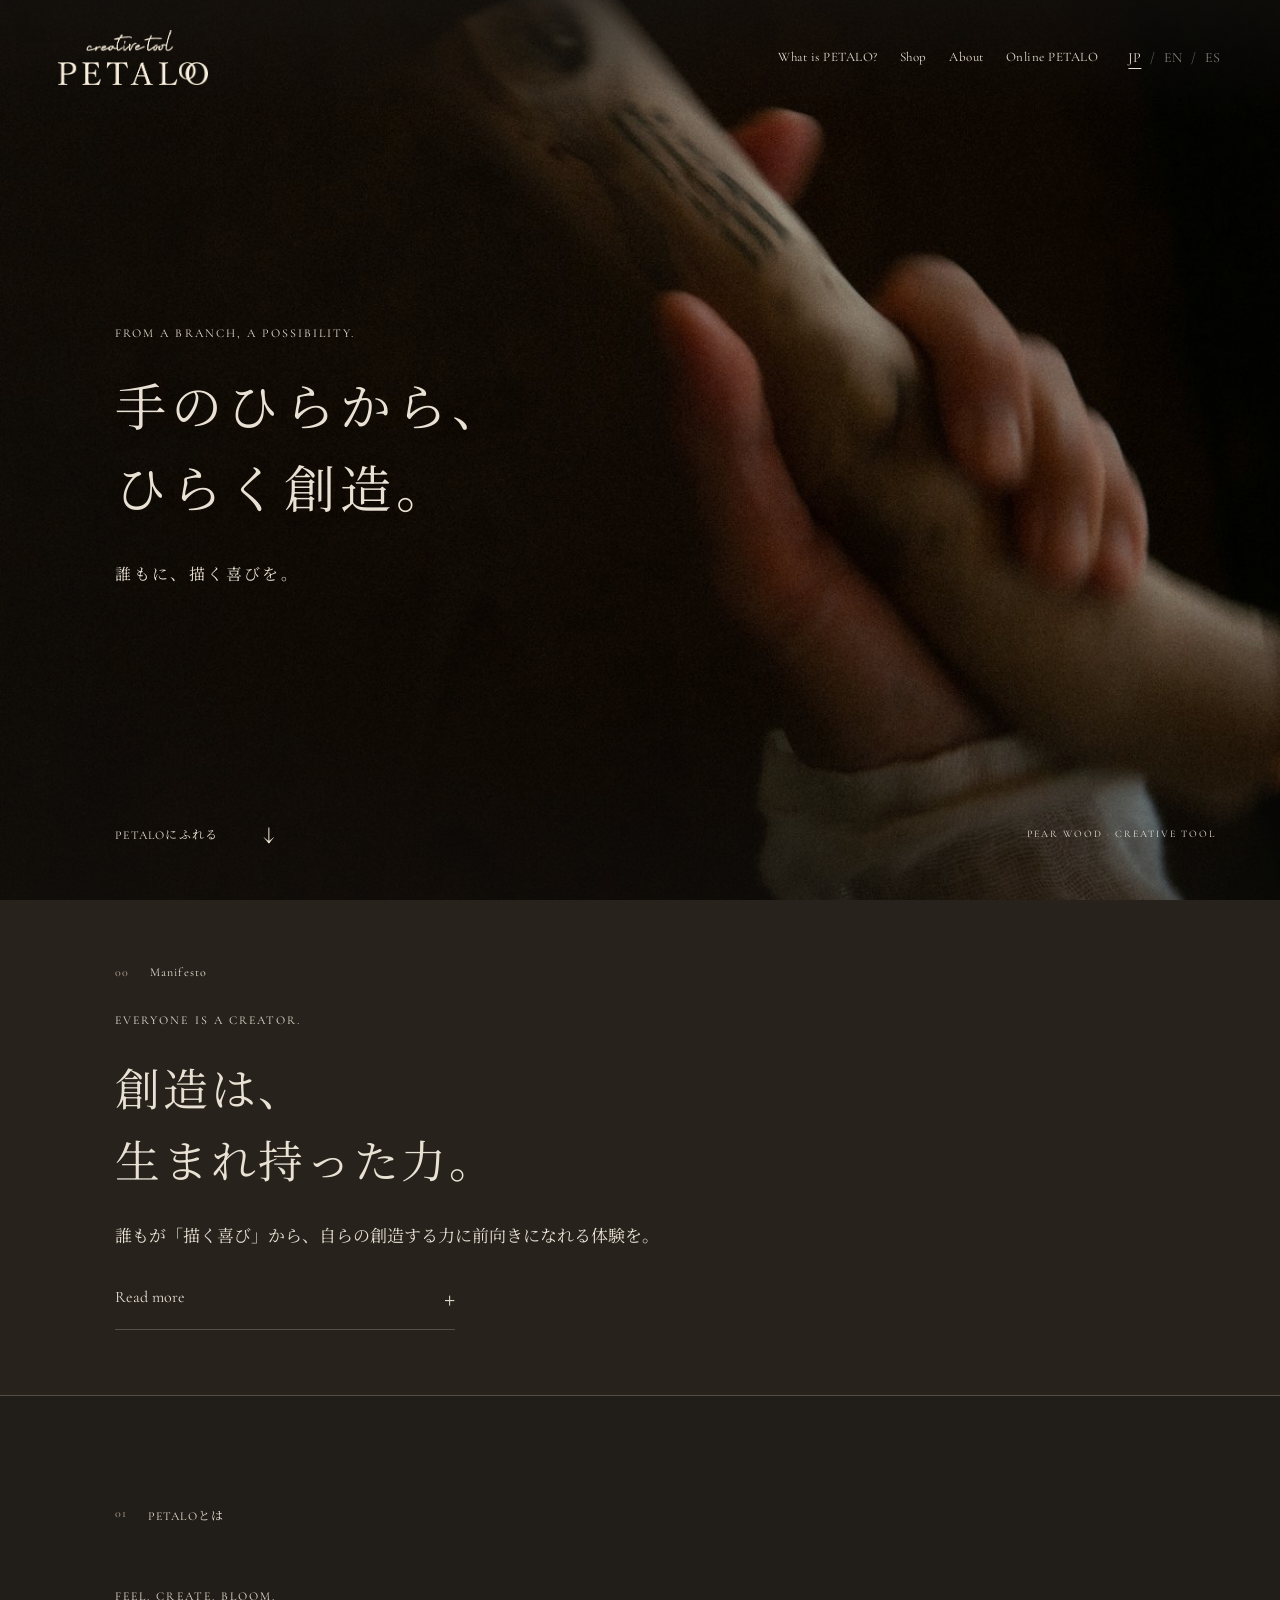
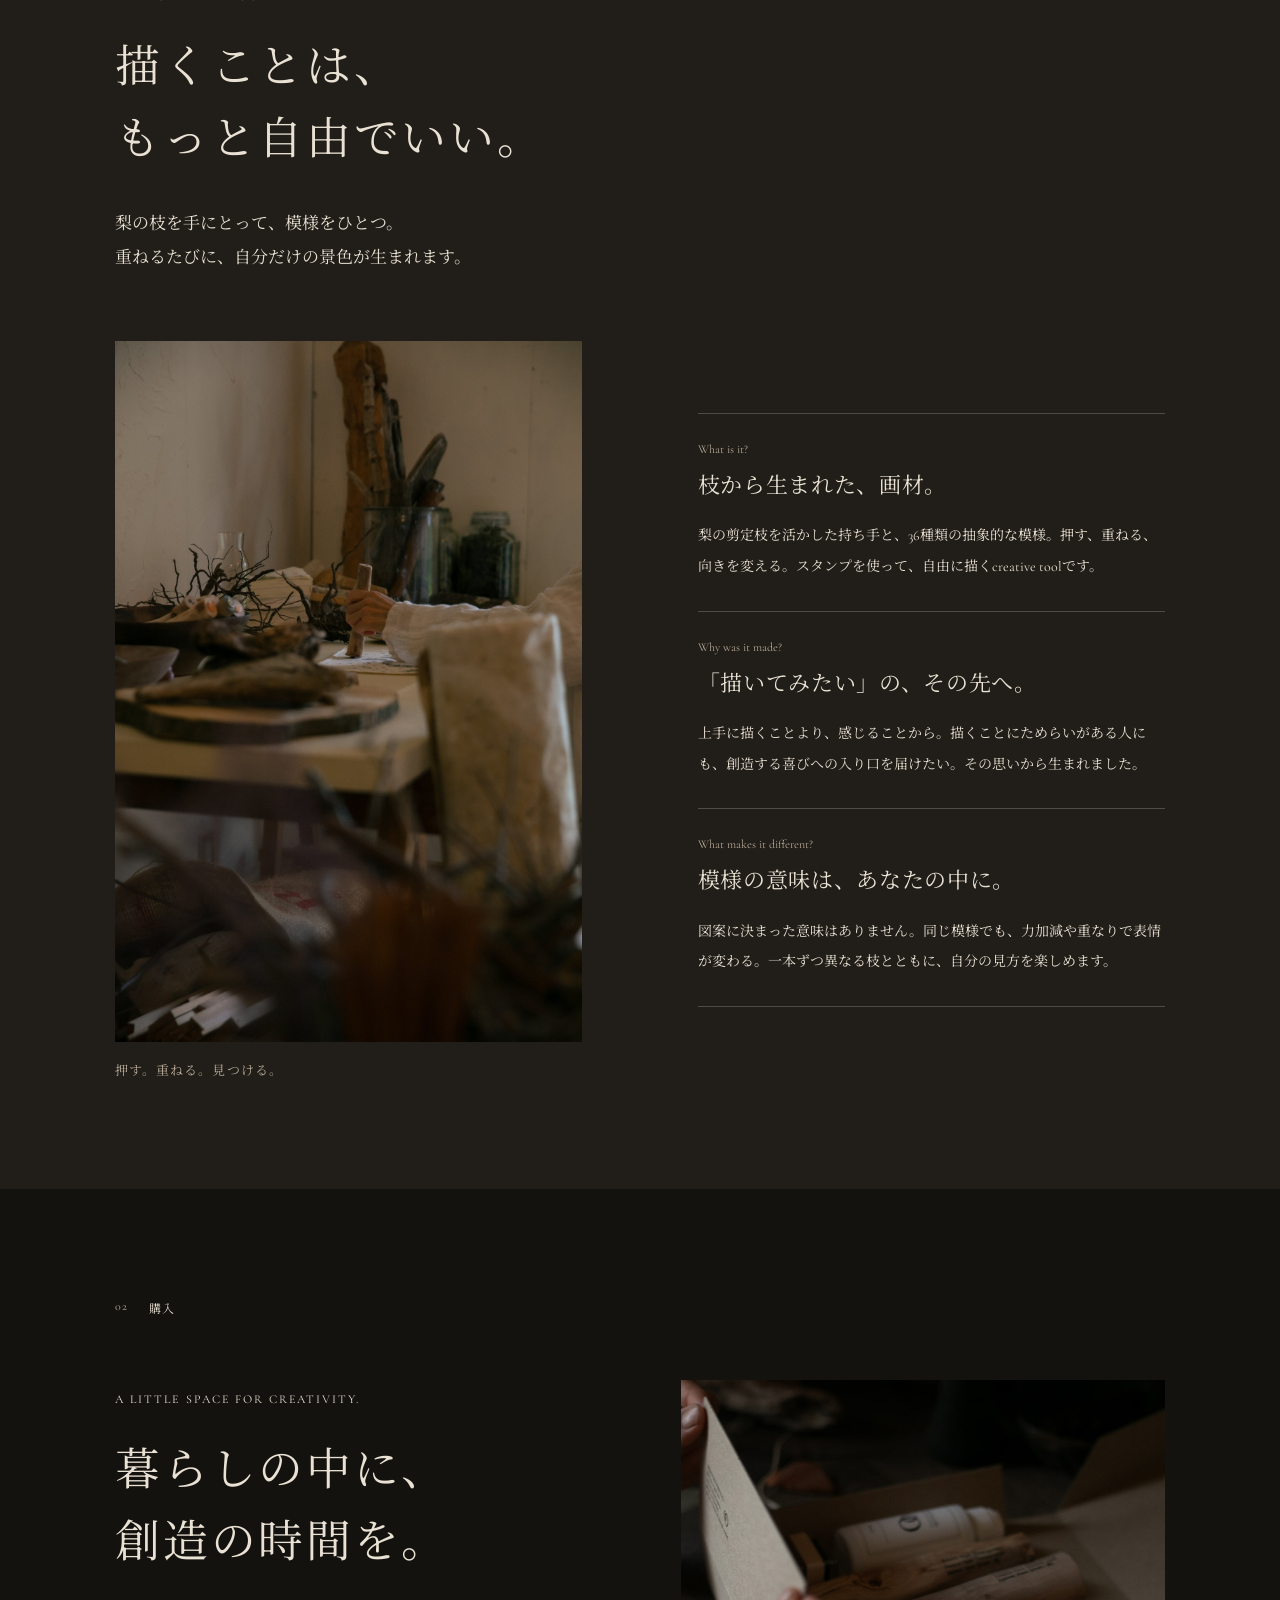
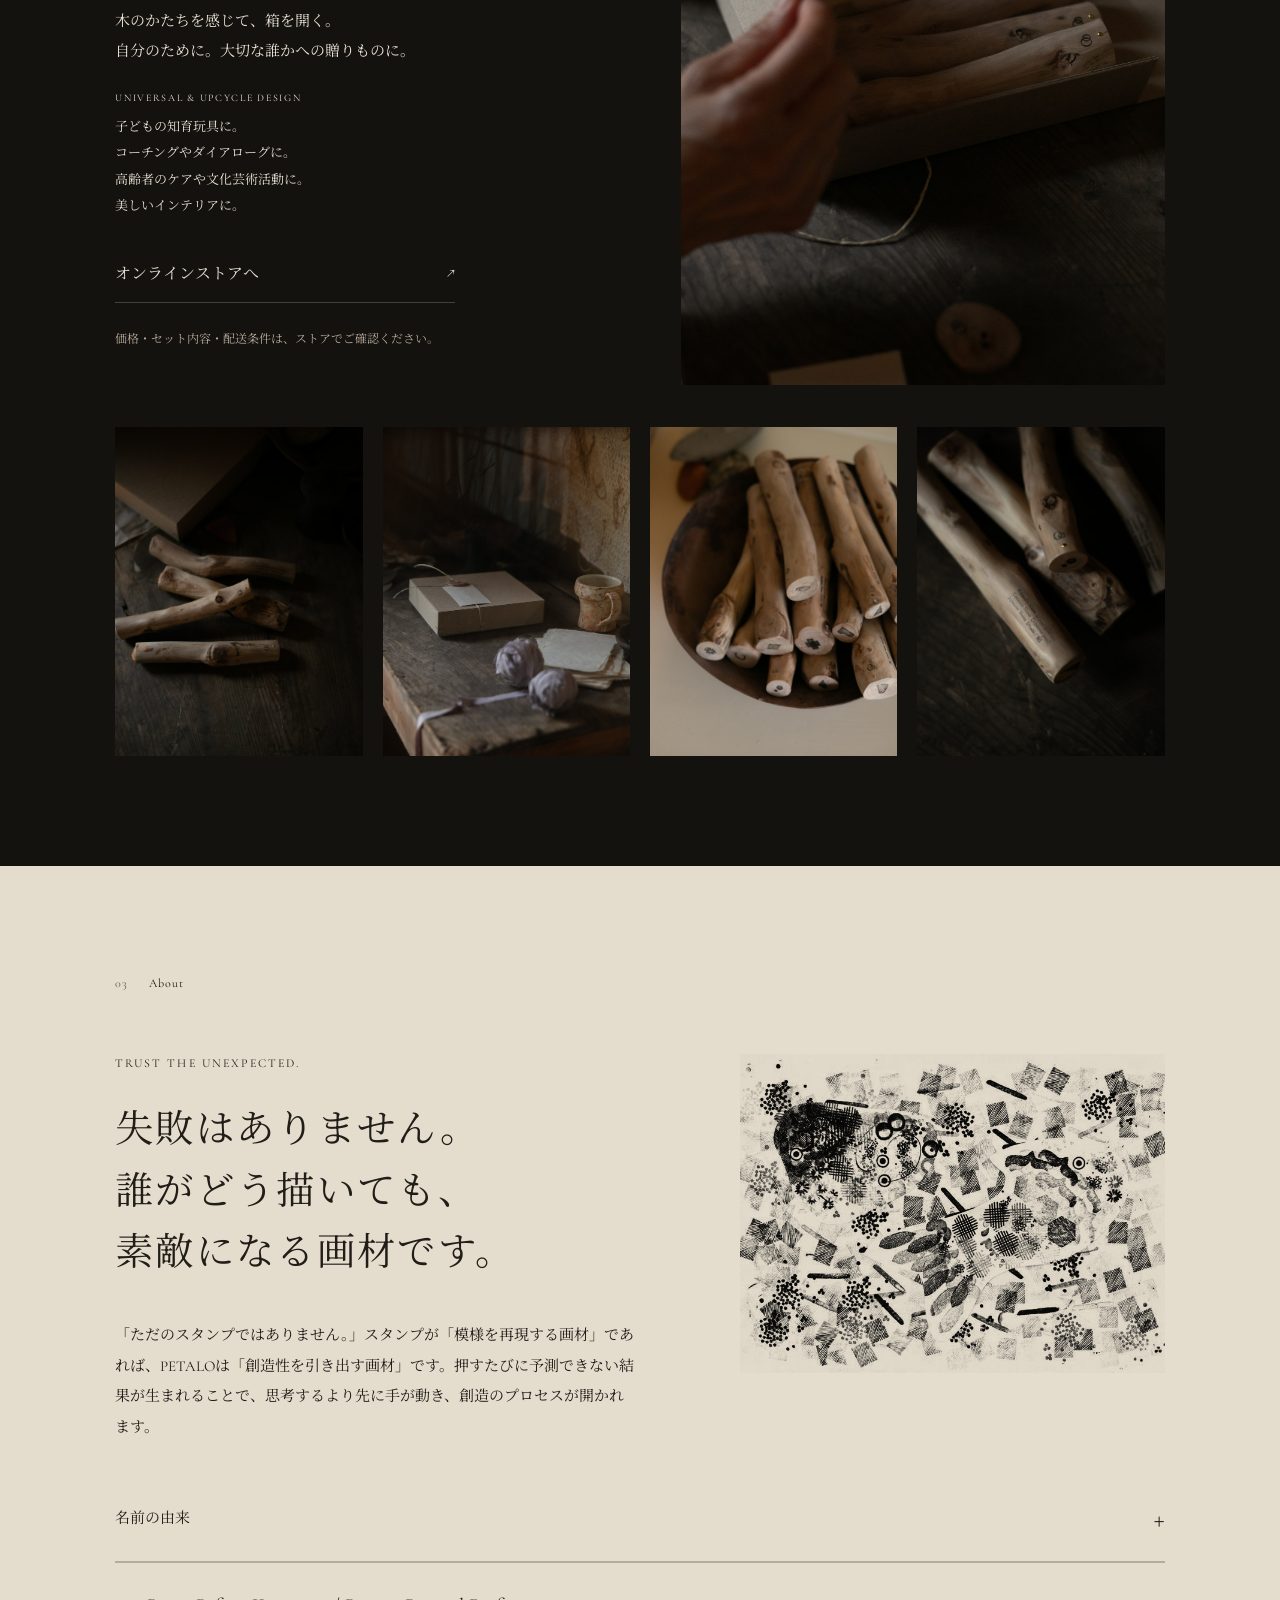
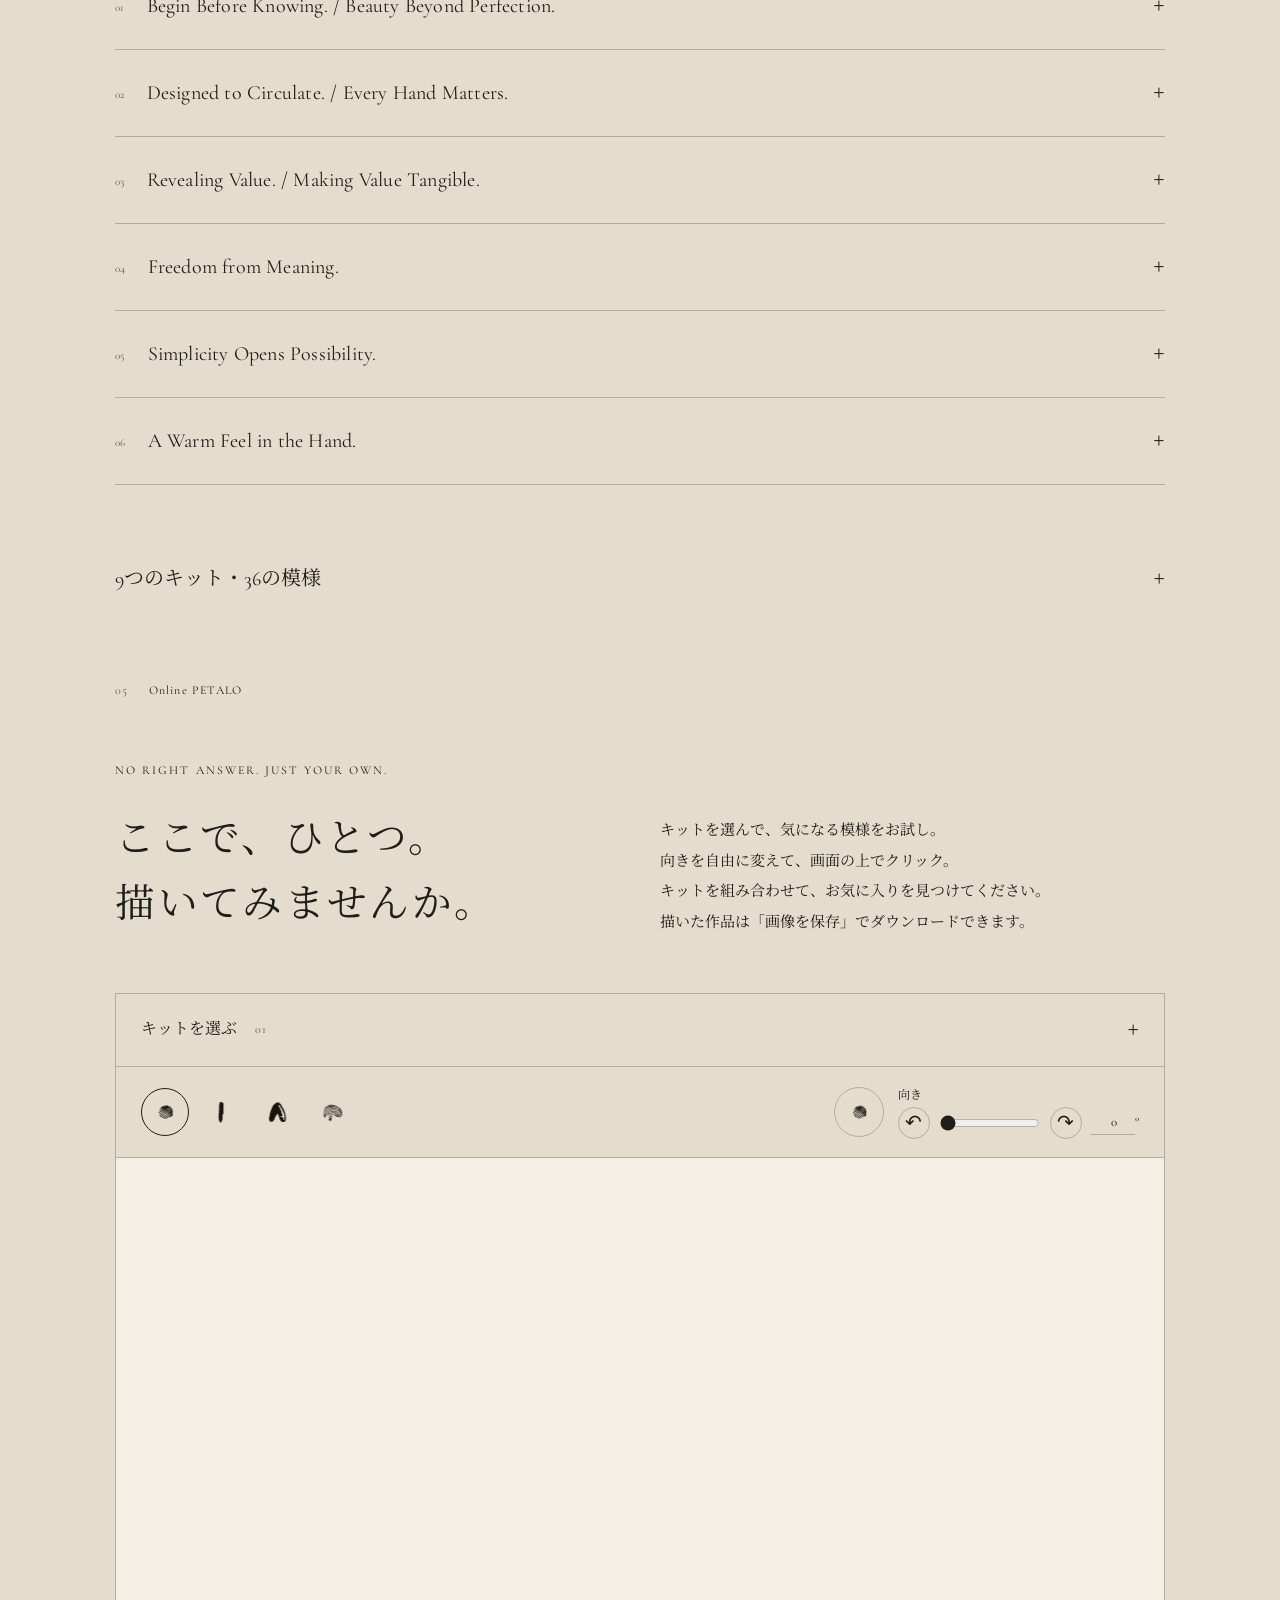
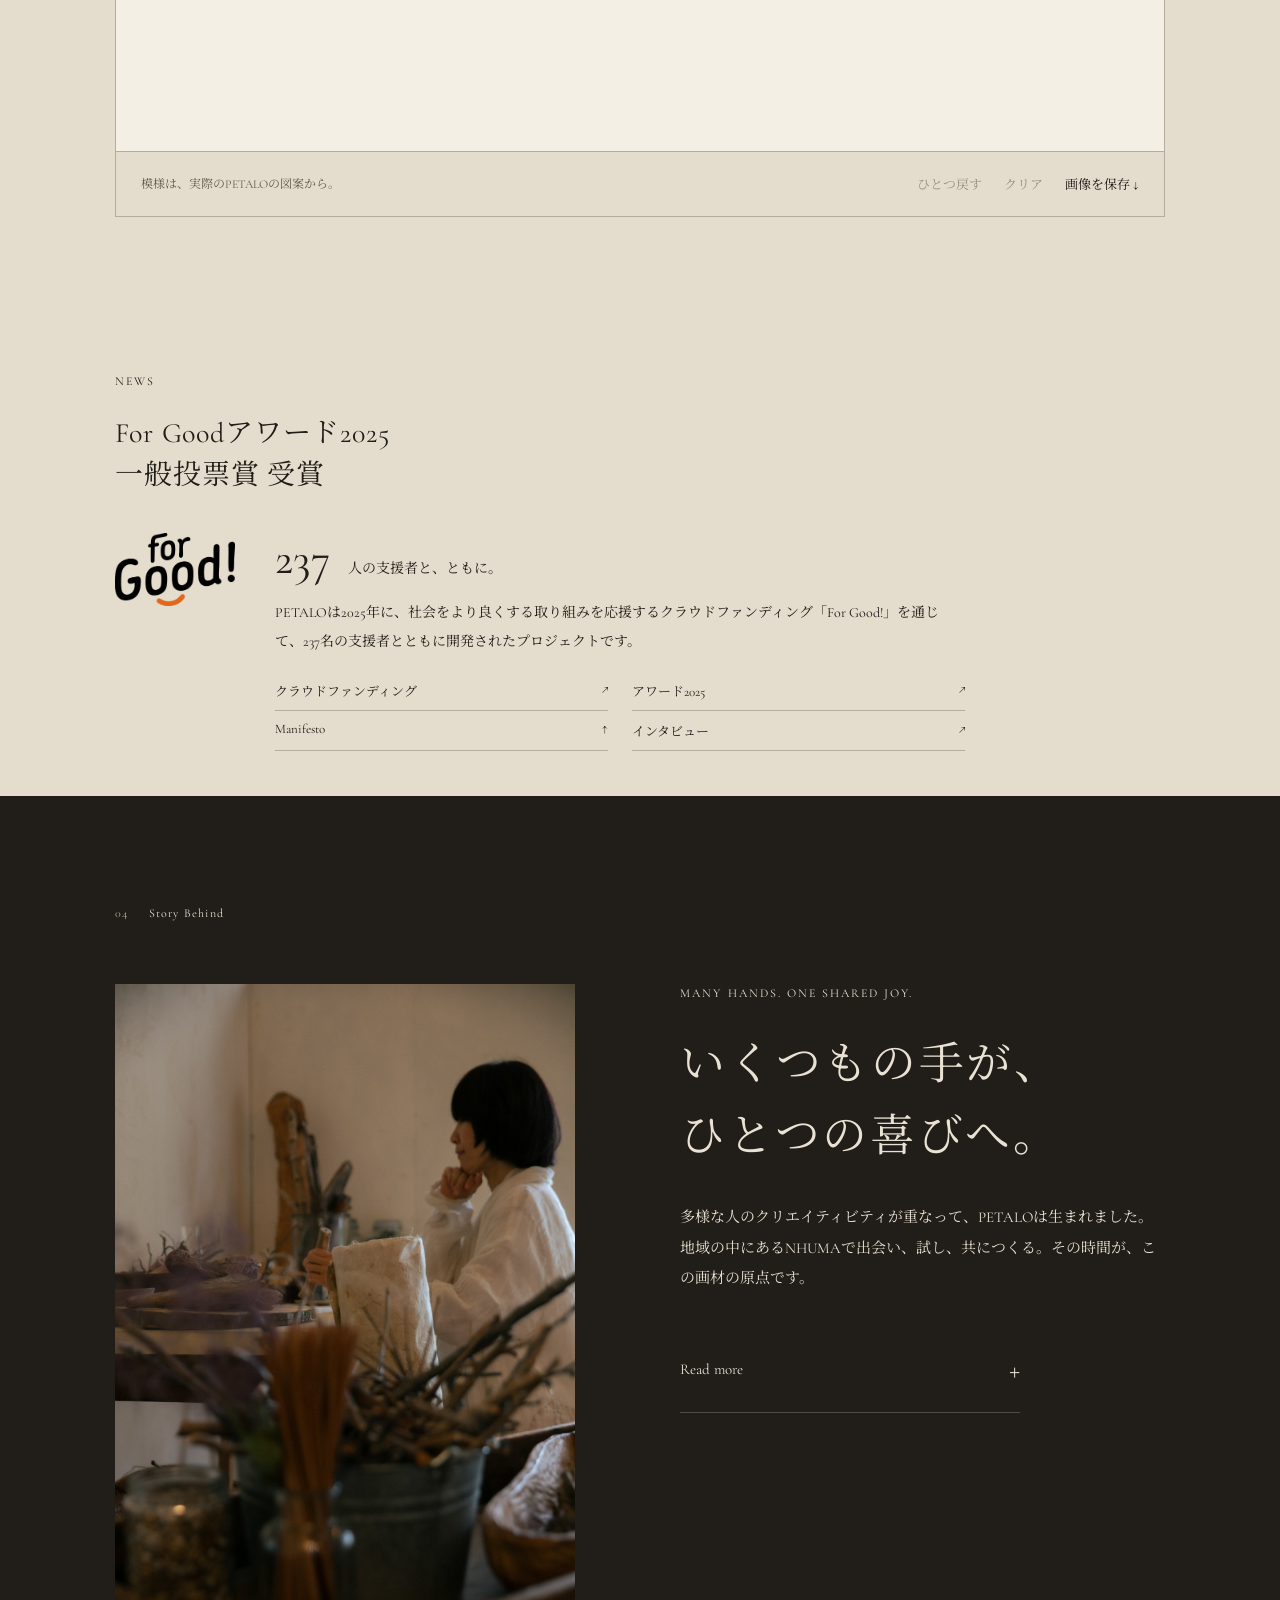
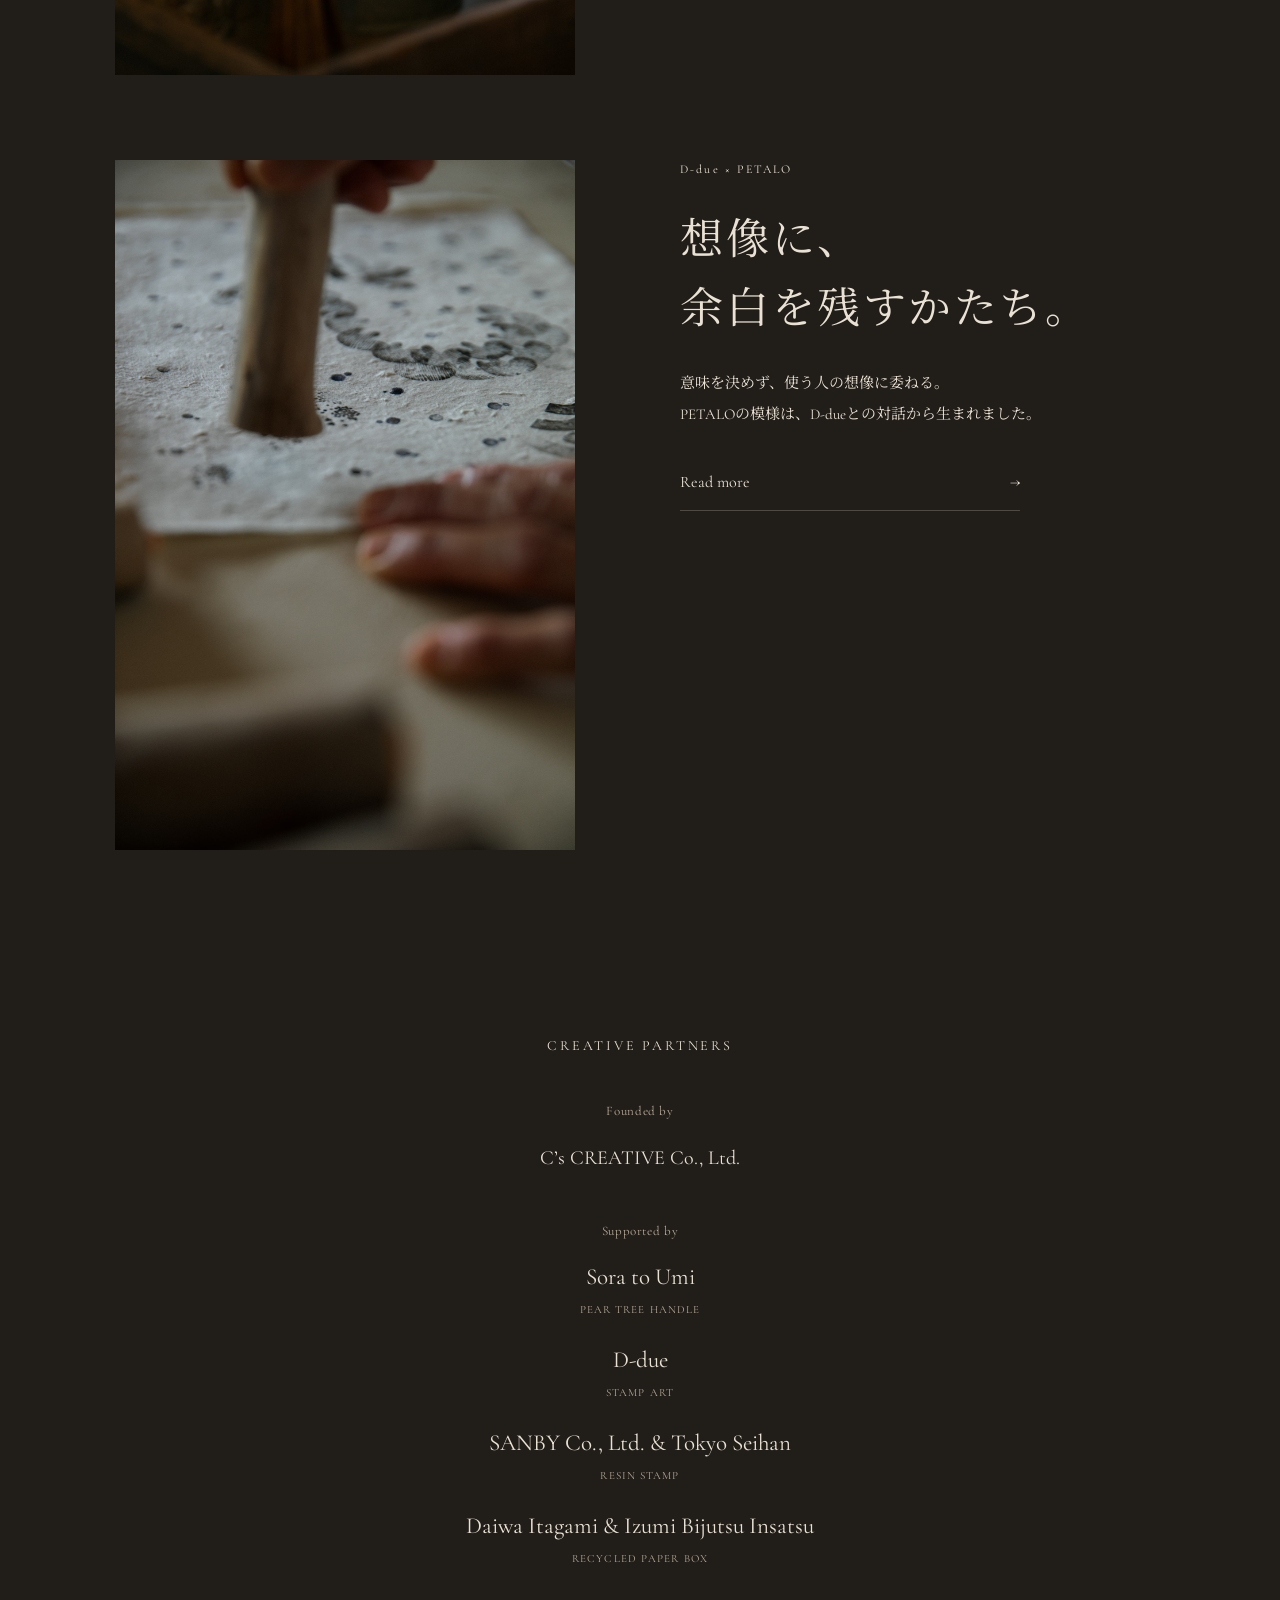
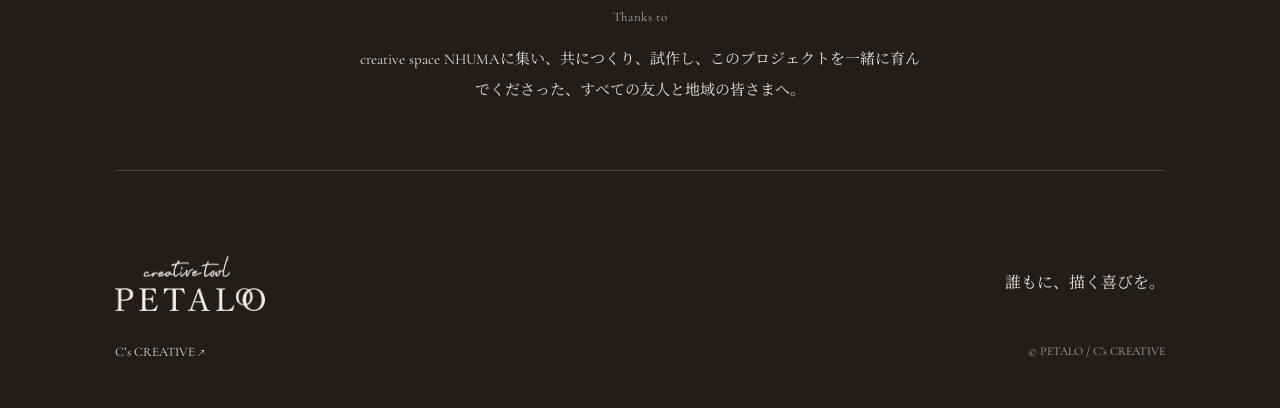
==== commit 9afd79fb: "Add nine-kit stamp trials, free rotation and branded image exports" ====
--- a/index.html
+++ b/index.html
@@ -26,9 +26,9 @@
   <meta name="twitter:description" content="梨の枝と自由な模様から生まれた、誰もに描く喜びを届けるcreative tool。">
   <meta name="twitter:image" content="https://c-is-creative.github.io/petalo/assets/photos/hero.jpg">
   <title>PETALO — creative tool</title>
-  <link rel="stylesheet" href="styles.css?v=20261010-story-photos">
+  <link rel="stylesheet" href="styles.css?v=20261015-ja-flow">
   <script src="editorial.js?v=20261010-story-photos" defer></script>
-  <script src="script.js?v=20261009-ddue" defer></script>
+  <script src="script.js?v=20261015-ja-flow" defer></script>
 </head>
 <body>
   <a class="skip" href="#manifesto" data-t="skip">本文へ</a>
@@ -78,8 +78,8 @@
       <details class="kit-disclosure"><summary><span data-t="kitsLabel">9つのキット・36の模様</span><span class="plus" aria-hidden="true">+</span></summary><div class="kit-collection" id="pattern-gallery"><div class="kit-collection-heading"><p class="eyebrow">NINE KITS. THIRTY-SIX POSSIBILITIES.</p><h3 data-t="kitsTitle">模様から。言葉から。</h3><p data-t="kitsIntro">気になる模様や、心にふれた言葉から。<br>9つのキットから、あなたのひとつを。</p></div><div class="kit-grid"><article class="kit-card"><p class="kit-number">KIT 01</p><h4>Curiosity</h4><p class="kit-phrase" data-t="kit1Phrase">はじまりは好奇心から</p><div class="kit-patterns"><img src="assets/patterns/01.png" alt="" loading="lazy" width="130" height="120"><img src="assets/patterns/02.png" alt="" loading="lazy" width="130" height="120"><img src="assets/patterns/03.png" alt="" loading="lazy" width="130" height="120"><img src="assets/patterns/04.png" alt="" loading="lazy" width="130" height="120"></div></article><article class="kit-card"><p class="kit-number">KIT 02</p><h4>Creativity</h4><p class="kit-phrase" data-t="kit2Phrase">目を覚まし、息吹く創造性</p><div class="kit-patterns"><img src="assets/patterns/05.png" alt="" loading="lazy" width="130" height="120"><img src="assets/patterns/06.png" alt="" loading="lazy" width="130" height="120"><img src="assets/patterns/07.png" alt="" loading="lazy" width="130" height="120"><img src="assets/patterns/08.png" alt="" loading="lazy" width="130" height="120"></div></article><article class="kit-card"><p class="kit-number">KIT 03</p><h4>Calm</h4><p class="kit-phrase" data-t="kit3Phrase">心ほどける時間</p><div class="kit-patterns"><img src="assets/patterns/09.png" alt="" loading="lazy" width="130" height="120"><img src="assets/patterns/10.png" alt="" loading="lazy" width="130" height="120"><img src="assets/patterns/11.png" alt="" loading="lazy" width="130" height="120"><img src="assets/patterns/12.png" alt="" loading="lazy" width="130" height="120"></div></article><article class="kit-card"><p class="kit-number">KIT 04</p><h4>Compassion</h4><p class="kit-phrase" data-t="kit4Phrase">違いを、ありのままに迎える</p><div class="kit-patterns"><img src="assets/patterns/13.png" alt="" loading="lazy" width="130" height="120"><img src="assets/patterns/14.png" alt="" loading="lazy" width="130" height="120"><img src="assets/patterns/15.png" alt="" loading="lazy" width="130" height="120"><img src="assets/patterns/16.png" alt="" loading="lazy" width="130" height="120"></div></article><article class="kit-card"><p class="kit-number">KIT 05</p><h4>Courage</h4><p class="kit-phrase" data-t="kit5Phrase">最初の一歩を信じる</p><div class="kit-patterns"><img src="assets/patterns/17.png" alt="" loading="lazy" width="130" height="120"><img src="assets/patterns/18.png" alt="" loading="lazy" width="130" height="120"><img src="assets/patterns/19.png" alt="" loading="lazy" width="130" height="120"><img src="assets/patterns/20.png" alt="" loading="lazy" width="130" height="120"></div></article><article class="kit-card"><p class="kit-number">KIT 06</p><h4>Care</h4><p class="kit-phrase" data-t="kit6Phrase">自分に、人に、地球にやさしく</p><div class="kit-patterns"><img src="assets/patterns/21.png" alt="" loading="lazy" width="130" height="120"><img src="assets/patterns/22.png" alt="" loading="lazy" width="130" height="120"><img src="assets/patterns/23.png" alt="" loading="lazy" width="130" height="120"><img src="assets/patterns/24.png" alt="" loading="lazy" width="130" height="120"></div></article><article class="kit-card"><p class="kit-number">KIT 07</p><h4>Celebration</h4><p class="kit-phrase" data-t="kit7Phrase">全ての表現に拍手を</p><div class="kit-patterns"><img src="assets/patterns/25.png" alt="" loading="lazy" width="130" height="120"><img src="assets/patterns/26.png" alt="" loading="lazy" width="130" height="120"><img src="assets/patterns/27.png" alt="" loading="lazy" width="130" height="120"><img src="assets/patterns/28.png" alt="" loading="lazy" width="130" height="120"></div></article><article class="kit-card"><p class="kit-number">KIT 08</p><h4>Continuity</h4><p class="kit-phrase" data-t="kit8Phrase">ささやかな創造を重ねていく</p><div class="kit-patterns"><img src="assets/patterns/29.png" alt="" loading="lazy" width="130" height="120"><img src="assets/patterns/30.png" alt="" loading="lazy" width="130" height="120"><img src="assets/patterns/31.png" alt="" loading="lazy" width="130" height="120"><img src="assets/patterns/32.png" alt="" loading="lazy" width="130" height="120"></div></article><article class="kit-card"><p class="kit-number">KIT 09</p><h4>Connection</h4><p class="kit-phrase" data-t="kit9Phrase">分かち合うほどにめぐる喜び</p><div class="kit-patterns"><img src="assets/patterns/33.png" alt="" loading="lazy" width="130" height="120"><img src="assets/patterns/34.png" alt="" loading="lazy" width="130" height="120"><img src="assets/patterns/35.png" alt="" loading="lazy" width="130" height="120"><img src="assets/patterns/36.png" alt="" loading="lazy" width="130" height="120"></div></article></div><p class="pattern-description" data-t="patternDescription">36種類の「意味を持たない模様」。一人ひとりが、自分のかたちや物語、解釈を見つけるために。</p><a class="text-link" href="https://nhuma.stores.jp/" target="_blank" rel="noopener noreferrer"><span data-t="kitsShop">ストアでキットを見る</span><span aria-hidden="true">↗</span></a></div></details>
     </section>
 <section id="online" class="online section-pad">
-      <div class="section-label"><span>05</span><span>Online PETALO</span></div><div class="online-heading"><div><p class="eyebrow">NO RIGHT ANSWER. JUST YOUR OWN.</p><h2 data-t="onlineTitle">ここで、ひとつ。<br>描いてみませんか。</h2></div><p data-t="onlineText">模様を選んで、画面のマスの上でクリック。<br>重ねたり、向きを変えたり。<br>お気に入りの模様を、見つけてください。<br>描いた作品は「画像を保存」でダウンロードできます。</p></div>
-      <div class="drawing"><div class="drawing-tools"><div id="patterns" class="patterns" role="group" aria-label="Patterns"></div><label class="rotate"><span data-t="rotate">向き</span><select id="rotation"><option value="0">0°</option><option value="45">45°</option><option value="90">90°</option><option value="180">180°</option><option value="270">270°</option></select></label></div><canvas id="canvas" width="1200" height="680" tabindex="0" aria-label="Drawing canvas. Click or use arrow keys and Enter to stamp." data-aria="canvasLabel"></canvas><div class="drawing-bottom"><span class="small" data-t="canvasNote">模様は、実際のPETALOの図案から。</span><div><button id="undo" data-t="undo">ひとつ戻す</button><button id="clear" data-t="clear">クリア</button><button id="save" data-t="save">画像を保存 ↓</button></div></div><p id="drawing-status" class="sr-only" role="status"></p></div>
+      <div class="section-label"><span>05</span><span>Online PETALO</span></div><div class="online-heading"><div><p class="eyebrow">NO RIGHT ANSWER. JUST YOUR OWN.</p><h2 data-t="onlineTitle">ここで、ひとつ。<br>描いてみませんか。</h2></div><p data-t="onlineText">キットを選んで、気になる模様をお試し。<br class="online-ja-desktop-break">向きを自由に変えて、画面の上でクリック。<br class="online-ja-desktop-break">キットを組み合わせて、お気に入りを見つけてください。<br class="online-ja-desktop-break">描いた作品は「画像を保存」でダウンロードできます。</p></div>
+      <div class="drawing"><details class="kit-picker"><summary><span data-t="chooseKits">キットを選ぶ</span><span id="kit-selection"></span><span class="plus" aria-hidden="true">+</span></summary><p class="kit-picker-note" data-t="kitHint">気になるキットを選んで、お試し。複数のキットを組み合わせられます。</p><div id="drawing-kits" class="drawing-kits"></div></details><div class="drawing-tools"><div id="patterns" class="patterns" role="group" aria-label="Patterns"></div><div class="rotate"><div class="rotation-preview" aria-hidden="true"><img id="rotation-preview" src="assets/patterns/01.png" alt=""></div><div class="rotation-controls"><label for="rotation" data-t="rotate">向き</label><div class="rotation-inputs"><button type="button" id="rotate-left" aria-label="左に回転">↶</button><input id="rotation" type="range" min="0" max="359" step="1" value="0"><button type="button" id="rotate-right" aria-label="右に回転">↷</button><label class="angle-value"><input id="rotation-value" type="number" min="0" max="359" step="1" value="0" aria-label="角度">°</label></div></div></div></div><canvas id="canvas" width="1200" height="680" tabindex="0" aria-label="Drawing canvas. Click or use arrow keys and Enter to stamp." data-aria="canvasLabel"></canvas><div class="drawing-bottom"><span class="small" data-t="canvasNote">模様は、実際のPETALOの図案から。</span><div><button id="undo" data-t="undo">ひとつ戻す</button><button id="clear" data-t="clear">クリア</button><button id="save" data-t="save">画像を保存 ↓</button></div></div><p id="drawing-status" class="sr-only" role="status"></p></div>
     </section>
 <aside class="news section-pad"><p class="eyebrow">NEWS</p><h3 data-t="awardTitle">For Goodアワード2025<br>一般投票賞 受賞</h3><div class="news-row"><img src="assets/for-good.png" loading="lazy" width="600" height="386" alt="For Good!"><div><p class="news-support"><span>237</span> <span data-t="supporters">人の支援者と、ともに。</span></p><p data-t="fundingText">PETALOは2025年に、社会をより良くする取り組みを応援するクラウドファンディング「For Good!」を通じて、237名の支援者とともに開発されたプロジェクトです。</p><div class="journey-links"><a href="https://for-good.net/project/1002683" target="_blank" rel="noopener noreferrer"><span data-t="fundingLink">クラウドファンディング</span><span aria-hidden="true">↗</span></a><a href="https://magazine.for-good.net/award/award2025/popular-category01/" target="_blank" rel="noopener noreferrer"><span data-t="awardLink">アワード2025</span><span aria-hidden="true">↗</span></a><a href="#manifesto"><span>Manifesto</span><span aria-hidden="true">↑</span></a><a href="https://for-good.net/blog/news-and-blog/interview/127725" target="_blank" rel="noopener noreferrer"><span data-t="interviewLink">インタビュー</span><span aria-hidden="true">↗</span></a></div></div></div></aside>
 <section id="story-behind" class="about section-pad">
--- a/styles.css
+++ b/styles.css
@@ -45,3 +45,14 @@
 
 @media(min-width:701px) and (max-width:1000px){.ddue-entry{gap:7%}}
 @media(max-width:700px){.ddue-entry img{aspect-ratio:4/5}}
+
+/* Online PETALO: kit browsing stays optional; the drawing surface stays central. */
+.online-heading>div{flex:1 1 50%;min-width:0}.online-heading>p{flex:1 1 50%;min-width:0}.online-heading h2{font-size:clamp(28px,3.1vw,43px);line-height:1.65}
+.kit-picker{padding:0 25px;border-bottom:1px solid var(--line)}.kit-picker>summary{justify-content:flex-start;align-items:center;font-size:16px;padding:20px 0;gap:18px}.kit-picker>summary .plus{margin-left:auto}.kit-picker[open]>summary .plus{transform:rotate(45deg)}#kit-selection{font-size:12px;letter-spacing:.1em;color:var(--muted)}.kit-picker-note{font-size:13px;margin:0 0 20px;line-height:1.8}.drawing-kits{display:grid;grid-template-columns:repeat(3,minmax(0,1fr));gap:16px;padding-bottom:25px}.drawing-kit{border:1px solid var(--line);padding:10px 12px}.kit-toggle{display:flex;align-items:center;justify-content:space-between;gap:8px;width:100%;border:0;background:none;color:inherit;font-size:15px;padding:5px 0 10px;text-align:left}.kit-state{display:grid;place-items:center;flex-shrink:0;width:20px;height:20px;border:1px solid var(--line);border-radius:50%;font:12px sans-serif}.kit-state:before{content:'+'}.kit-toggle[aria-pressed=true] .kit-state{background:var(--ink);color:var(--paper);border-color:var(--ink)}.kit-toggle[aria-pressed=true] .kit-state:before{content:'✓'}.kit-thumbs{display:grid;grid-template-columns:repeat(4,minmax(0,1fr));gap:5px}.kit-thumbs button{width:100%;aspect-ratio:1;border:0;background:transparent;padding:7px}.kit-thumbs img{width:100%;height:100%;object-fit:contain}.kit-thumbs button:hover{background:#211d180a}
+.drawing-tools{align-items:center;gap:25px;flex-wrap:wrap}.patterns{flex:1 1 45%;min-width:0;gap:8px}.patterns button{width:48px;height:48px;flex-shrink:0}.rotate{margin-left:auto;gap:14px;max-width:100%}.rotation-preview{display:grid;place-items:center;flex-shrink:0;width:50px;height:50px;border:1px solid var(--line);border-radius:50%}.rotation-preview img{width:30px;height:30px;object-fit:contain}.rotation-controls>label{display:block;font-size:12px;margin-bottom:5px}.rotation-inputs{display:flex;align-items:center;gap:8px}.rotation-inputs>button{width:32px;height:32px;border:1px solid var(--line);border-radius:50%;background:none;color:inherit;font-size:20px;touch-action:none}.rotation-inputs>button:hover{background:#211d180a}#rotation{width:100px;min-width:65px;accent-color:var(--ink)}.angle-value{white-space:nowrap;font-size:13px}#rotation-value{width:45px;padding:4px 0 4px 3px;border:0;border-bottom:1px solid var(--line);border-radius:0;background:transparent;color:inherit;font:inherit;text-align:center;appearance:textfield}#rotation-value::-webkit-inner-spin-button{appearance:none}
+@media(max-width:700px){.online-heading h2,html:not([lang=ja]) .online-heading h2{font-size:30px}.kit-picker{padding:0 16px}.kit-picker>summary{font-size:15px;gap:12px}.drawing-kits{grid-template-columns:repeat(2,minmax(0,1fr));gap:10px}.drawing-kit{padding:8px}.kit-toggle{font-size:13px}.kit-thumbs{gap:0}.kit-thumbs button{padding:4px}.drawing-tools{padding:16px;gap:16px}.patterns{flex-basis:100%;gap:6px}.patterns button{width:44px;height:44px}.rotate{margin-left:0;width:100%;gap:12px}.rotation-controls{flex:1}#rotation{width:100%;flex:1}.rotation-inputs{gap:10px}.kit-picker-note{font-size:12px}#kit-selection{font-size:10px;letter-spacing:0}}
+
+.kit-thumbs button[aria-pressed=true]{outline:1px solid var(--ink);outline-offset:-2px;border-radius:50%}
+
+.online-ja-desktop-break{display:initial}
+@media(max-width:1024px){html[lang="ja"] .online-ja-desktop-break{display:none}}
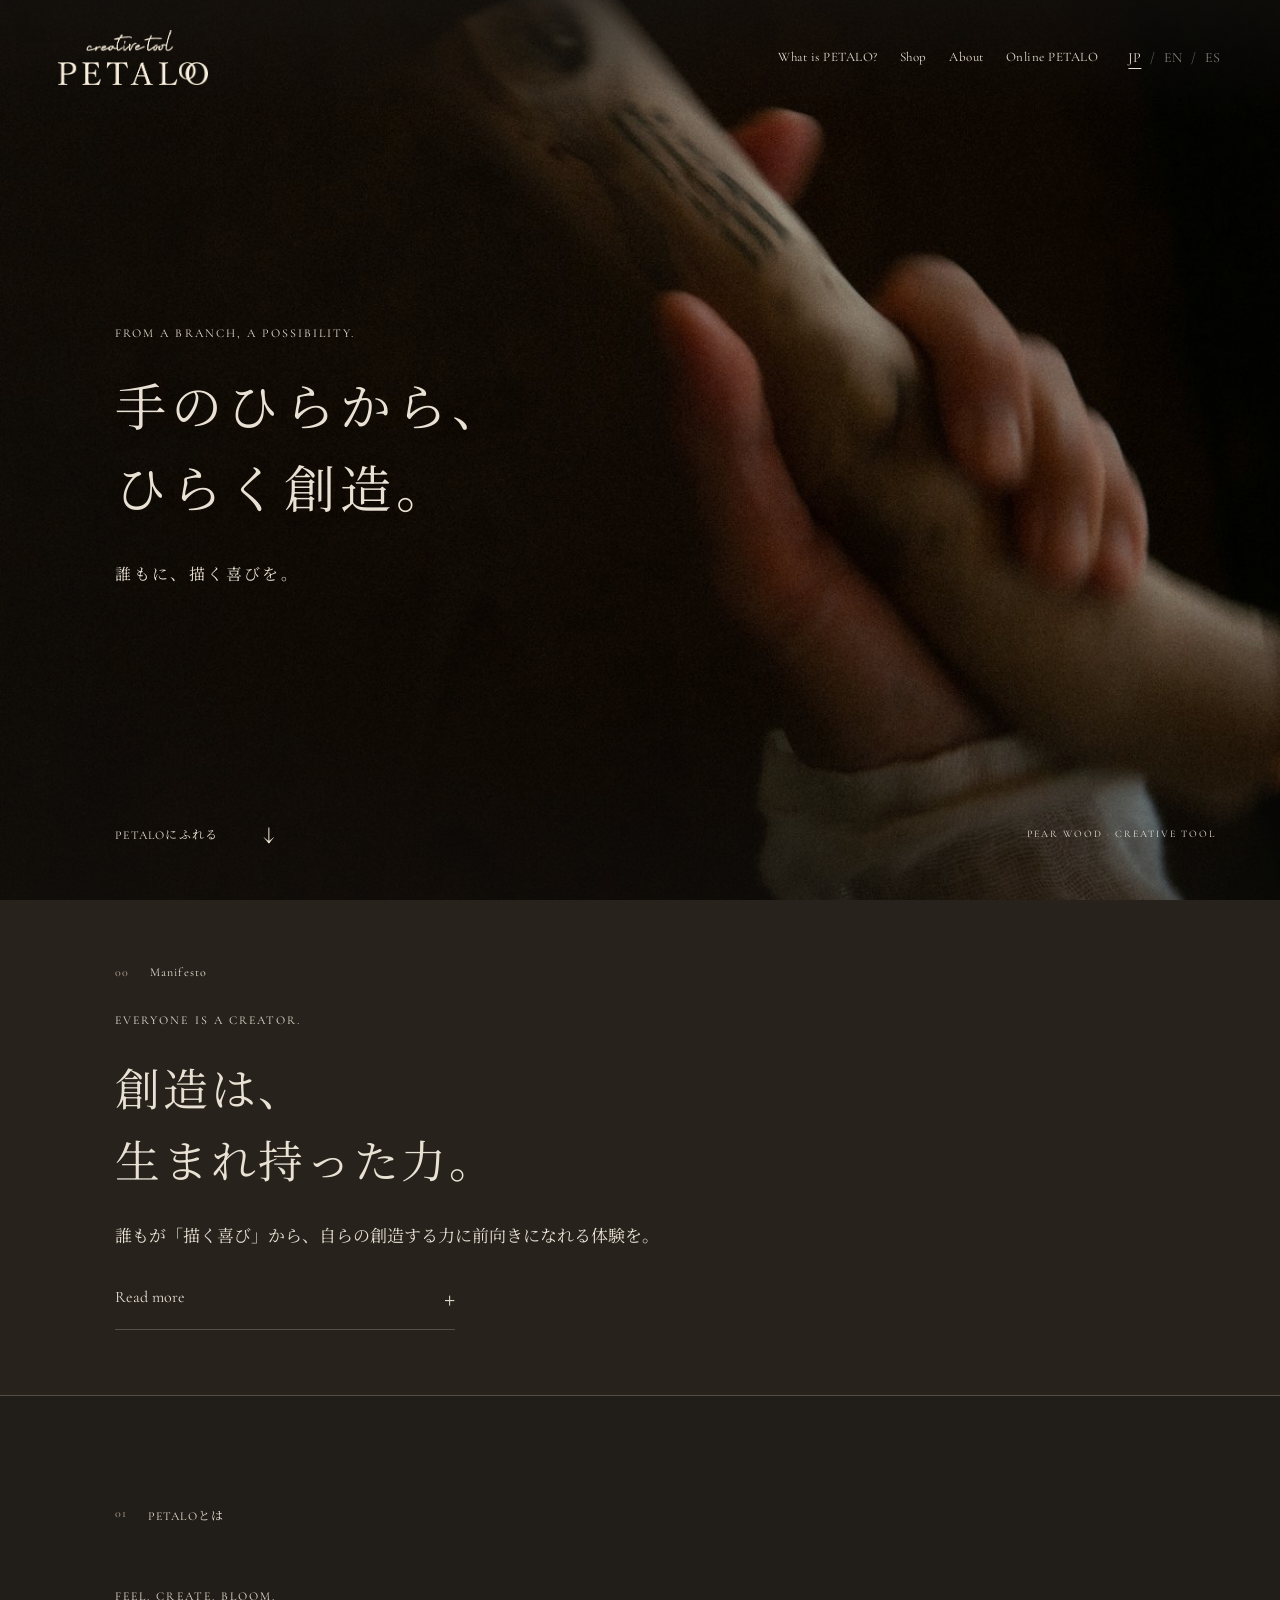
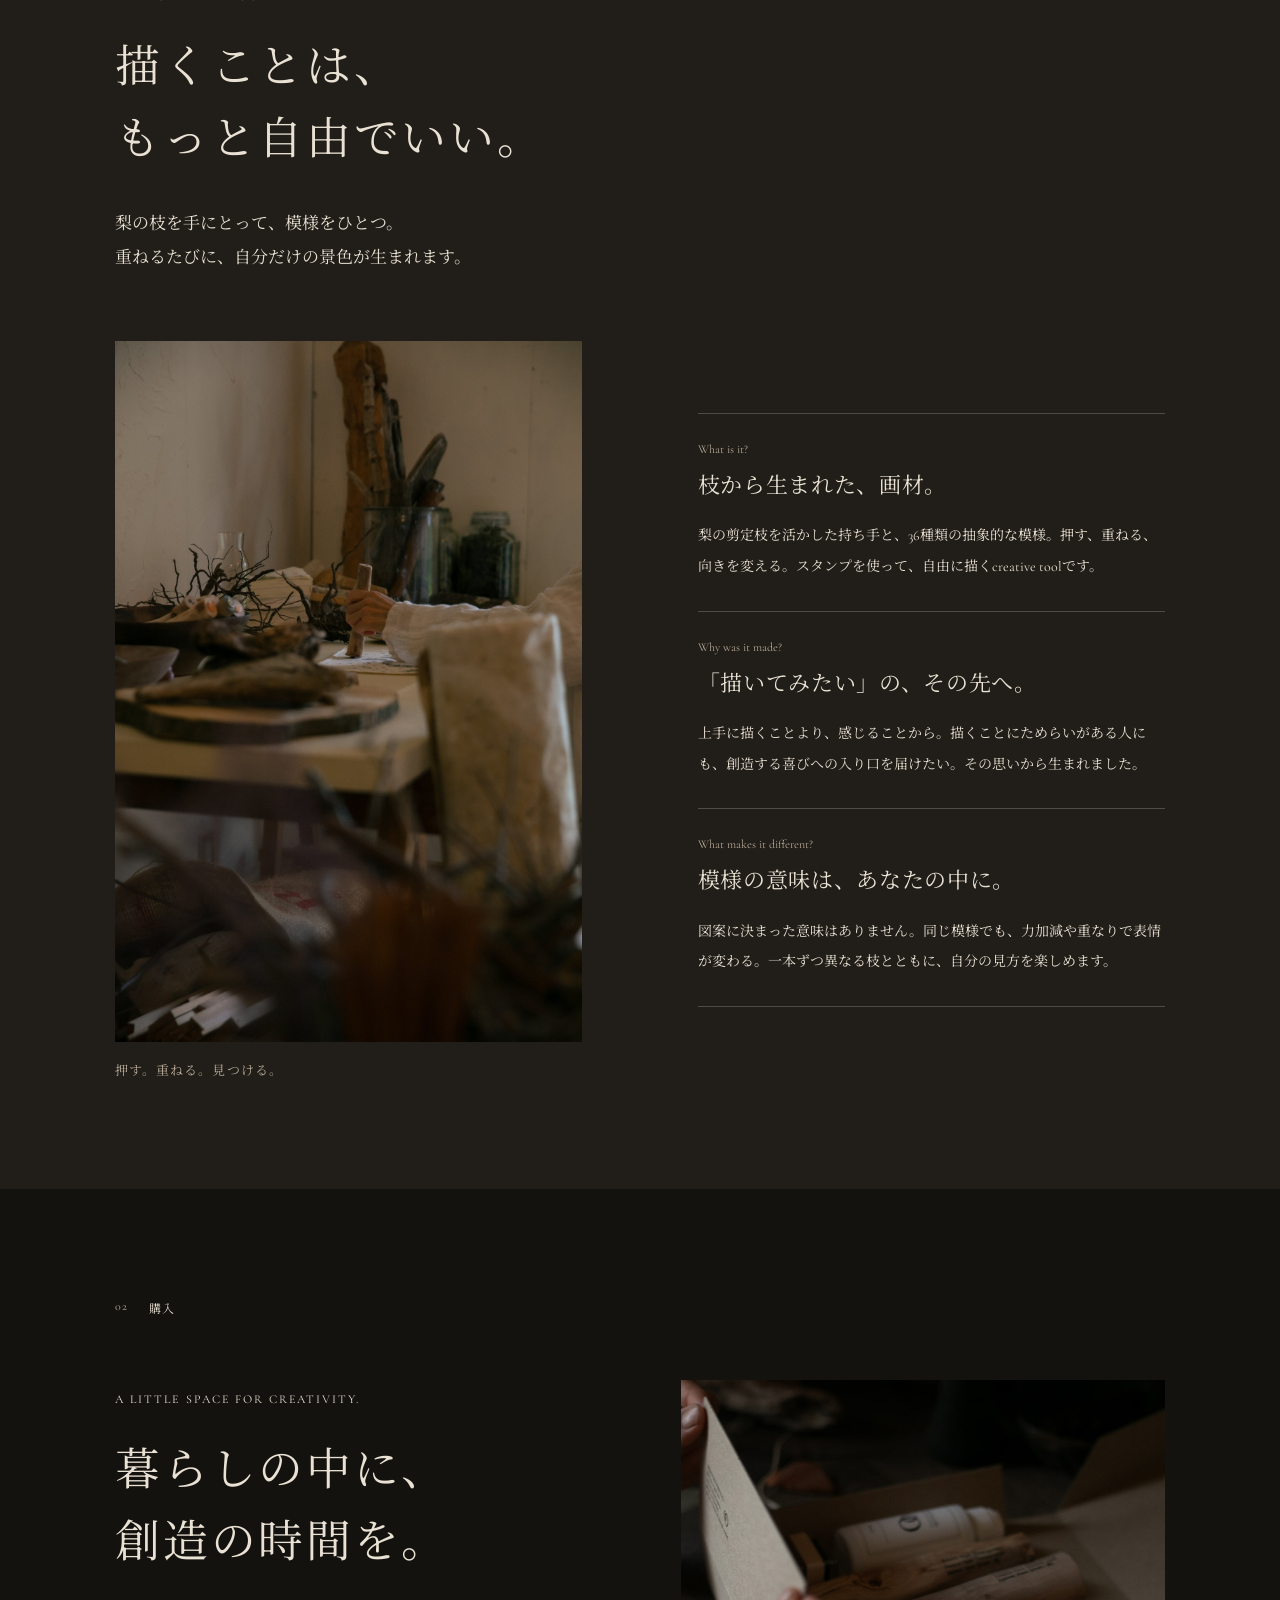
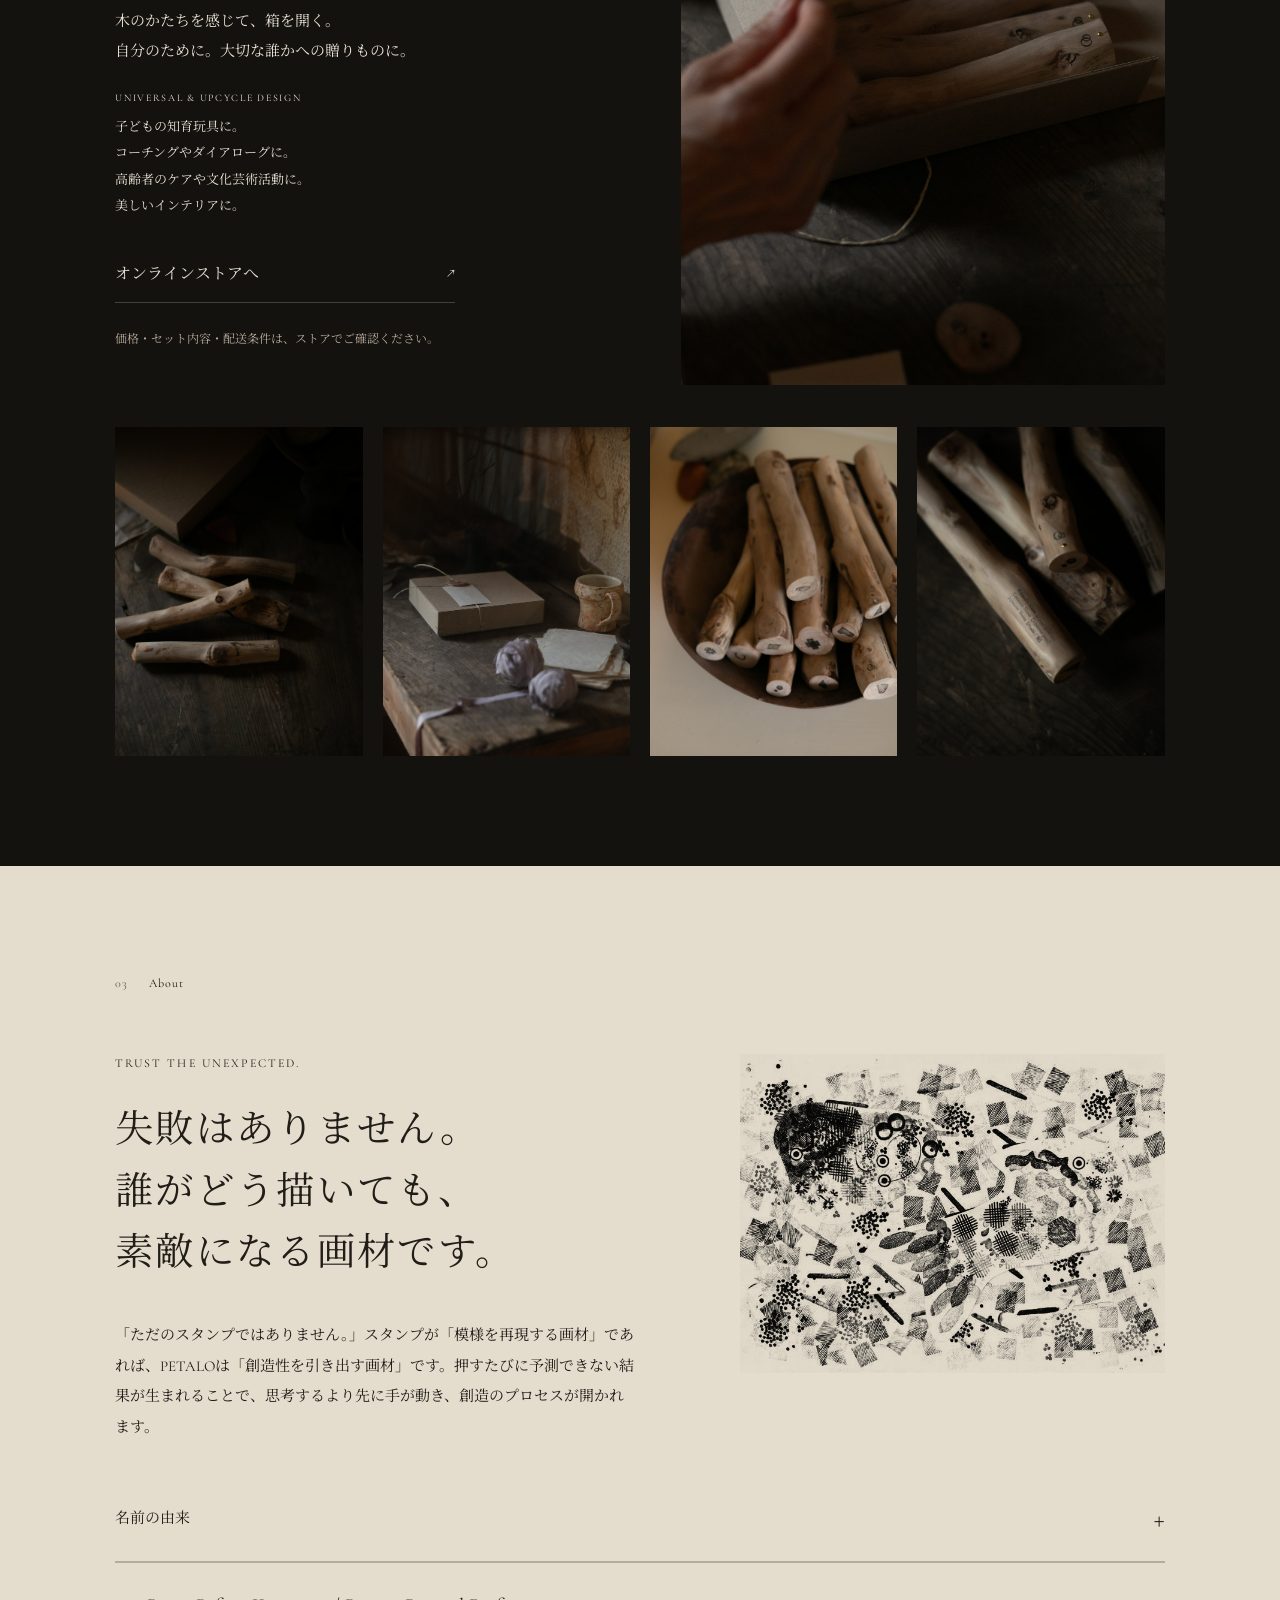
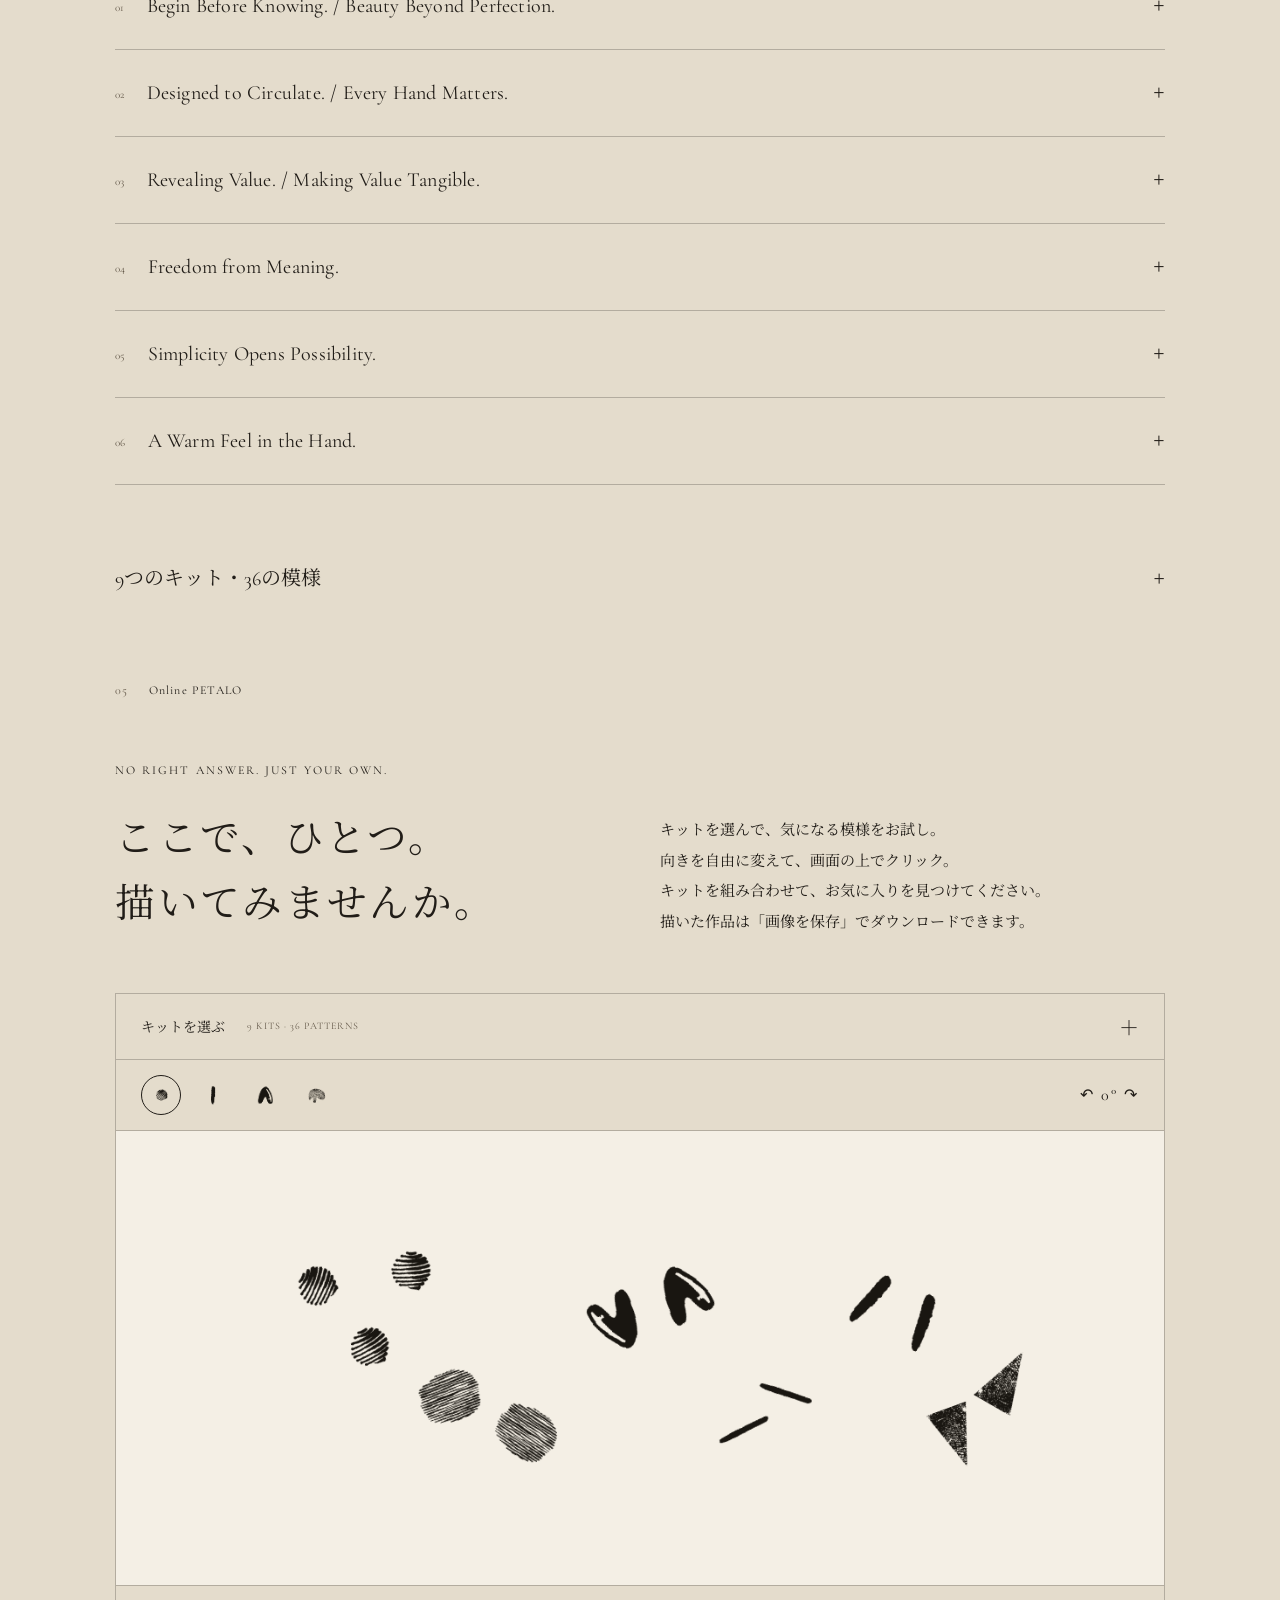
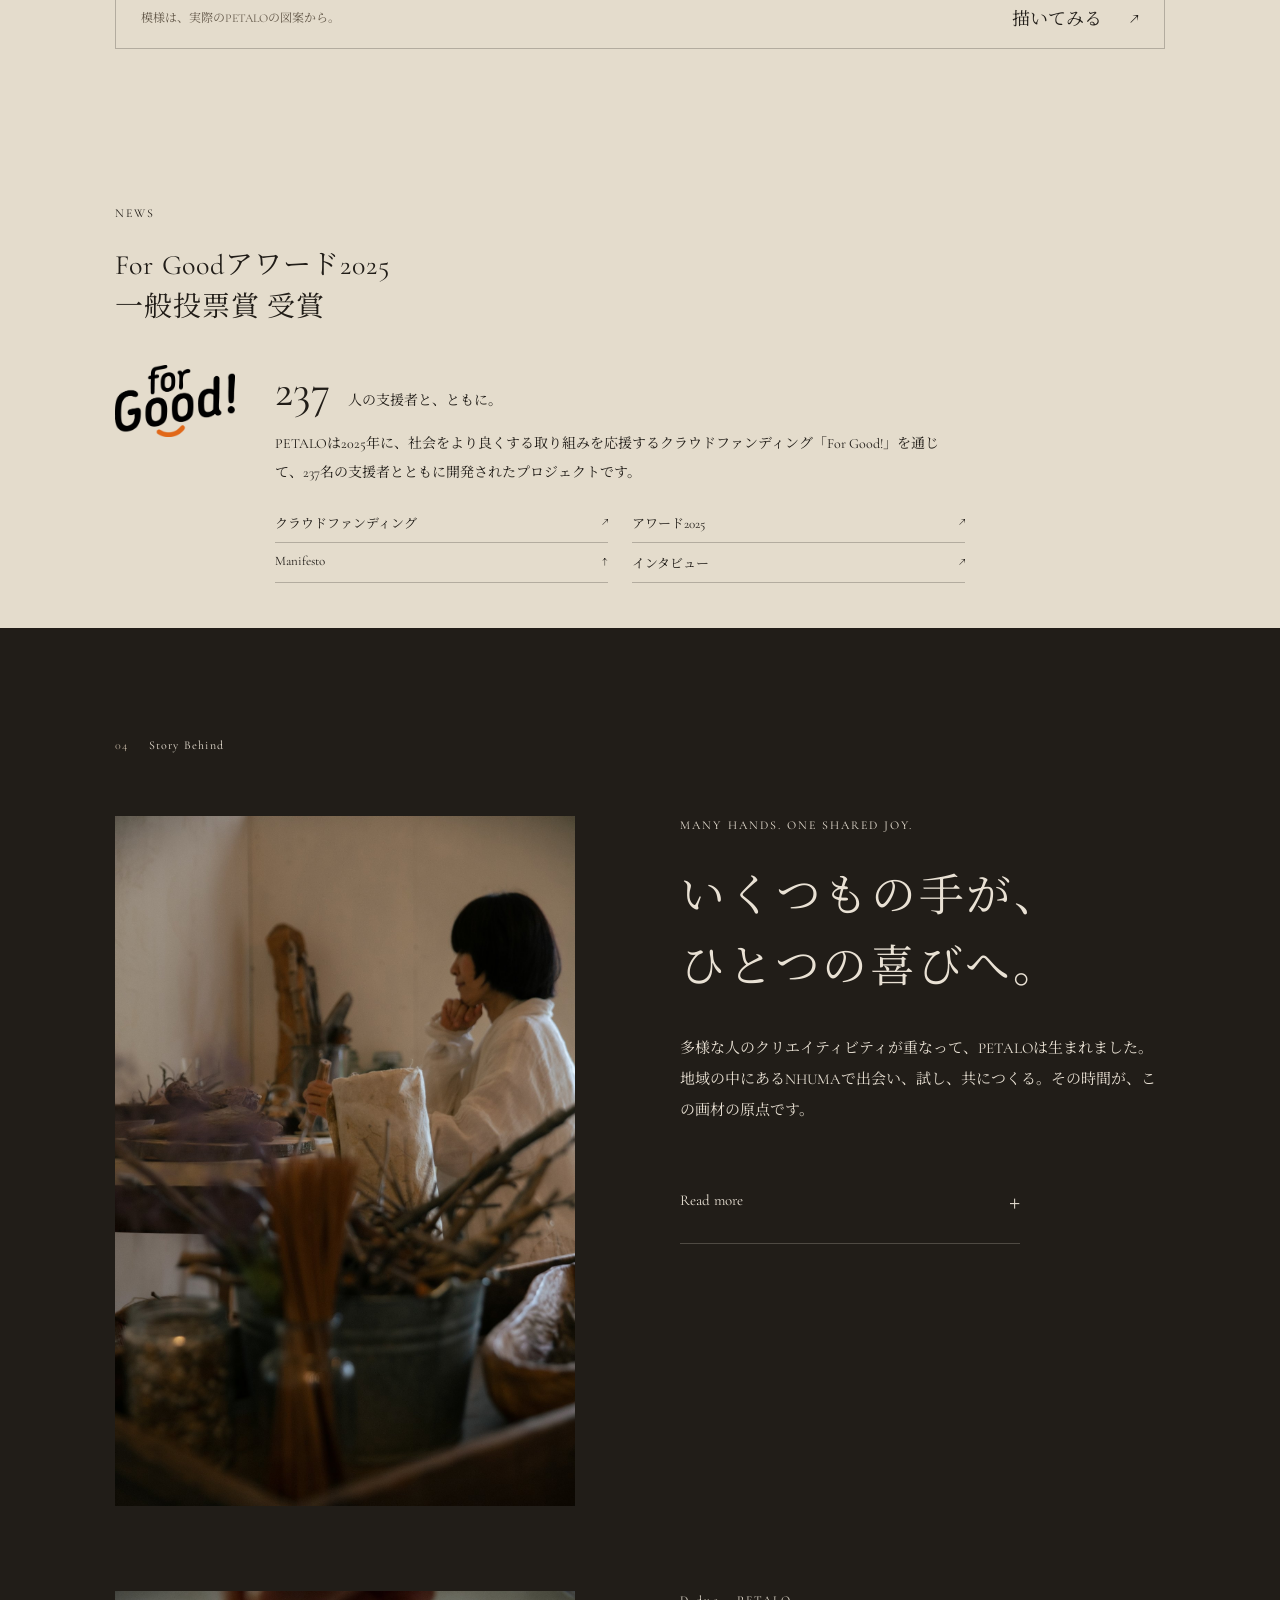
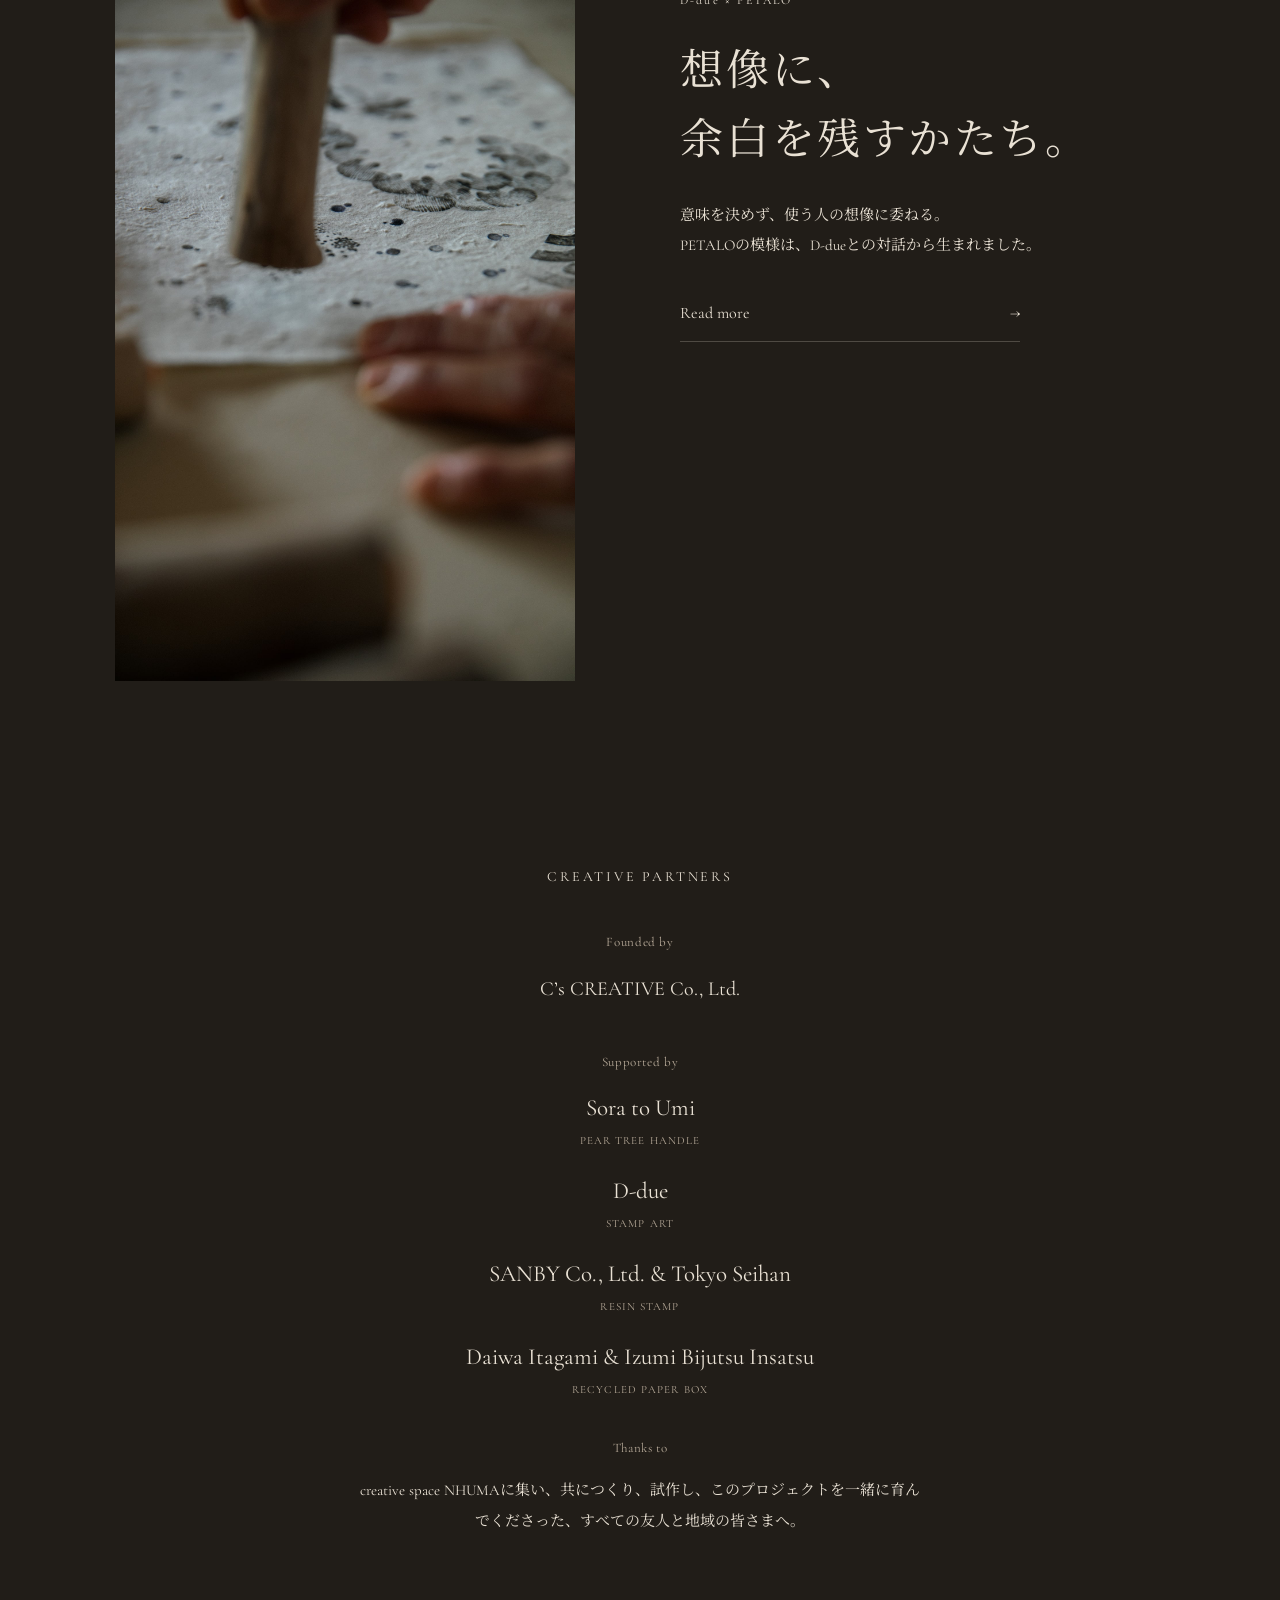
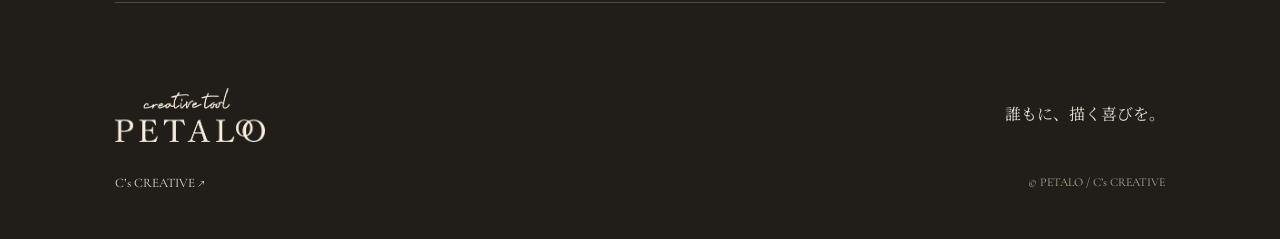
==== commit 740efce2: "Open responsive drawing studio from a clickable canvas preview" ====
--- a/index.html
+++ b/index.html
@@ -26,9 +26,9 @@
   <meta name="twitter:description" content="梨の枝と自由な模様から生まれた、誰もに描く喜びを届けるcreative tool。">
   <meta name="twitter:image" content="https://c-is-creative.github.io/petalo/assets/photos/hero.jpg">
   <title>PETALO — creative tool</title>
-  <link rel="stylesheet" href="styles.css?v=20261015-ja-flow">
+  <link rel="stylesheet" href="styles.css?v=20261019-studio">
   <script src="editorial.js?v=20261010-story-photos" defer></script>
-  <script src="script.js?v=20261015-ja-flow" defer></script>
+  <script src="script.js?v=20261019-studio" defer></script>
 </head>
 <body>
   <a class="skip" href="#manifesto" data-t="skip">本文へ</a>
@@ -79,7 +79,8 @@
     </section>
 <section id="online" class="online section-pad">
       <div class="section-label"><span>05</span><span>Online PETALO</span></div><div class="online-heading"><div><p class="eyebrow">NO RIGHT ANSWER. JUST YOUR OWN.</p><h2 data-t="onlineTitle">ここで、ひとつ。<br>描いてみませんか。</h2></div><p data-t="onlineText">キットを選んで、気になる模様をお試し。<br class="online-ja-desktop-break">向きを自由に変えて、画面の上でクリック。<br class="online-ja-desktop-break">キットを組み合わせて、お気に入りを見つけてください。<br class="online-ja-desktop-break">描いた作品は「画像を保存」でダウンロードできます。</p></div>
-      <div class="drawing"><details class="kit-picker"><summary><span data-t="chooseKits">キットを選ぶ</span><span id="kit-selection"></span><span class="plus" aria-hidden="true">+</span></summary><p class="kit-picker-note" data-t="kitHint">気になるキットを選んで、お試し。複数のキットを組み合わせられます。</p><div id="drawing-kits" class="drawing-kits"></div></details><div class="drawing-tools"><div id="patterns" class="patterns" role="group" aria-label="Patterns"></div><div class="rotate"><div class="rotation-preview" aria-hidden="true"><img id="rotation-preview" src="assets/patterns/01.png" alt=""></div><div class="rotation-controls"><label for="rotation" data-t="rotate">向き</label><div class="rotation-inputs"><button type="button" id="rotate-left" aria-label="左に回転">↶</button><input id="rotation" type="range" min="0" max="359" step="1" value="0"><button type="button" id="rotate-right" aria-label="右に回転">↷</button><label class="angle-value"><input id="rotation-value" type="number" min="0" max="359" step="1" value="0" aria-label="角度">°</label></div></div></div></div><canvas id="canvas" width="1200" height="680" tabindex="0" aria-label="Drawing canvas. Click or use arrow keys and Enter to stamp." data-aria="canvasLabel"></canvas><div class="drawing-bottom"><span class="small" data-t="canvasNote">模様は、実際のPETALOの図案から。</span><div><button id="undo" data-t="undo">ひとつ戻す</button><button id="clear" data-t="clear">クリア</button><button id="save" data-t="save">画像を保存 ↓</button></div></div><p id="drawing-status" class="sr-only" role="status"></p></div>
+      <button type="button" id="open-drawing" class="drawing-preview" aria-haspopup="dialog" data-aria="openDrawing" aria-label="描いてみる"><span class="drawing-preview-top" aria-hidden="true"><span data-t="chooseKits">キットを選ぶ</span><span>9 KITS · 36 PATTERNS</span><span>＋</span></span><span class="drawing-preview-tools" aria-hidden="true"><span id="preview-patterns" class="preview-patterns"></span><span class="preview-turn">↶ <span id="preview-angle">0°</span> ↷</span></span><canvas id="drawing-preview-canvas" width="1200" height="680" aria-hidden="true"></canvas><span class="drawing-preview-bottom"><span class="preview-note" data-t="canvasNote">模様は、実際のPETALOの図案から。</span><span class="preview-invitation"><span data-t="openDrawing">描いてみる</span><span aria-hidden="true">↗</span></span></span></button>
+      <dialog id="drawing-dialog" aria-labelledby="drawing-dialog-title"><div class="drawing-dialog-header"><h2 id="drawing-dialog-title">Online PETALO</h2><button type="button" id="close-drawing" data-aria="closeDrawing" aria-label="描画画面を閉じる">×</button></div><div class="drawing"><details class="kit-picker"><summary><span data-t="chooseKits">キットを選ぶ</span><span id="kit-selection"></span><span class="plus" aria-hidden="true">+</span></summary><div class="kit-browser"><p class="kit-picker-note" data-t="kitHint">気になるキットを選んで、お試し。複数のキットを組み合わせられます。</p><div id="drawing-kits" class="drawing-kits"></div></div></details><div class="drawing-tools"><div id="patterns" class="patterns" role="group" aria-label="Patterns"></div><div class="rotate"><div class="rotation-preview" aria-hidden="true"><img id="rotation-preview" src="assets/patterns/01.png" alt=""></div><div class="rotation-controls"><label for="rotation" data-t="rotate">向き</label><div class="rotation-inputs"><button type="button" id="rotate-left" aria-label="左に回転">↶</button><input id="rotation" type="range" min="0" max="359" step="1" value="0"><button type="button" id="rotate-right" aria-label="右に回転">↷</button><label class="angle-value"><input id="rotation-value" type="number" min="0" max="359" step="1" value="0" aria-label="角度">°</label></div></div></div></div><div class="canvas-area"><div class="canvas-stage"><canvas id="canvas" width="1200" height="680" tabindex="0" aria-label="Drawing canvas. Click or use arrow keys and Enter to stamp." data-aria="canvasLabel"></canvas><img id="stamp-cursor" class="stamp-cursor" src="assets/patterns/01.png" alt="" aria-hidden="true" hidden></div></div><div class="drawing-bottom"><span class="small" data-t="canvasNote">模様は、実際のPETALOの図案から。</span><div><button id="undo" data-t="undo">ひとつ戻す</button><button id="clear" data-t="clear">クリア</button><button id="save" data-t="save">画像を保存 ↓</button></div></div><p id="drawing-status" class="sr-only" role="status"></p></div></dialog>
     </section>
 <aside class="news section-pad"><p class="eyebrow">NEWS</p><h3 data-t="awardTitle">For Goodアワード2025<br>一般投票賞 受賞</h3><div class="news-row"><img src="assets/for-good.png" loading="lazy" width="600" height="386" alt="For Good!"><div><p class="news-support"><span>237</span> <span data-t="supporters">人の支援者と、ともに。</span></p><p data-t="fundingText">PETALOは2025年に、社会をより良くする取り組みを応援するクラウドファンディング「For Good!」を通じて、237名の支援者とともに開発されたプロジェクトです。</p><div class="journey-links"><a href="https://for-good.net/project/1002683" target="_blank" rel="noopener noreferrer"><span data-t="fundingLink">クラウドファンディング</span><span aria-hidden="true">↗</span></a><a href="https://magazine.for-good.net/award/award2025/popular-category01/" target="_blank" rel="noopener noreferrer"><span data-t="awardLink">アワード2025</span><span aria-hidden="true">↗</span></a><a href="#manifesto"><span>Manifesto</span><span aria-hidden="true">↑</span></a><a href="https://for-good.net/blog/news-and-blog/interview/127725" target="_blank" rel="noopener noreferrer"><span data-t="interviewLink">インタビュー</span><span aria-hidden="true">↗</span></a></div></div></div></aside>
 <section id="story-behind" class="about section-pad">
--- a/styles.css
+++ b/styles.css
@@ -56,3 +56,22 @@
 
 .online-ja-desktop-break{display:initial}
 @media(max-width:1024px){html[lang="ja"] .online-ja-desktop-break{display:none}}
+
+.canvas-stage{position:relative;overflow:hidden}.stamp-cursor{position:absolute;z-index:1;width:8.1666666667%;height:auto;aspect-ratio:1;object-fit:fill;max-width:none;opacity:.55;pointer-events:none;transform:translate(-50%,-50%)}.stamp-cursor[hidden]{display:none}@media(hover:hover) and (pointer:fine){.canvas-stage canvas{cursor:none}}
+
+/* The studio stays on this page, with a paper area fitted inside 90% of the viewport. */
+.open-drawing{display:flex;align-items:center;justify-content:space-between;gap:50px;width:280px;max-width:100%;padding:18px 22px;background:transparent;border:1px solid var(--line);color:inherit;font-size:18px}.open-drawing:hover{background:#211d1807}.drawing-open{overflow:hidden}
+#drawing-dialog{width:90vw;height:90vh;height:90dvh;max-width:none;max-height:none;margin:auto;padding:0;border:1px solid var(--line);background:var(--paper);color:var(--ink);overflow:hidden}#drawing-dialog::backdrop{background:#14120faa;backdrop-filter:blur(4px)}#drawing-dialog[open]{display:flex;flex-direction:column}.drawing-dialog-header{display:flex;align-items:center;justify-content:space-between;gap:20px;padding:8px 18px;border-bottom:1px solid var(--line);flex-shrink:0}.drawing-dialog-header h2{font-size:15px;letter-spacing:.1em}.drawing-dialog-header button{border:0;background:transparent;color:inherit;width:36px;height:36px;font-size:28px;line-height:1}
+#drawing-dialog .drawing{display:flex;flex:1;flex-direction:column;min-height:0;border:0;position:relative}#drawing-dialog .kit-picker{padding:0 18px;flex:none;position:static}#drawing-dialog .kit-picker>summary{padding:10px 0;font-size:14px}#drawing-dialog .kit-browser{position:absolute;z-index:5;left:0;right:0;top:43px;max-height:calc(100% - 90px);overflow:auto;overscroll-behavior:contain;background:var(--paper);padding:18px;border-bottom:1px solid var(--line);box-shadow:0 12px 20px #211d1812}#drawing-dialog .drawing-kits{padding-bottom:0}
+#drawing-dialog .drawing-tools{flex-shrink:0;padding:10px 18px;gap:15px;flex-wrap:nowrap}#drawing-dialog .patterns{flex:1 1 0;flex-wrap:nowrap;overflow-x:auto;overscroll-behavior:contain;padding:3px;gap:5px}#drawing-dialog .patterns button{width:42px;height:42px}#drawing-dialog .rotate{flex:0 0 auto;width:auto;margin-left:0}#drawing-dialog .rotation-preview{width:40px;height:40px}#drawing-dialog .rotation-preview img{width:25px;height:25px}#drawing-dialog .rotation-controls{flex:initial}#drawing-dialog #rotation{width:95px;flex:initial}
+#drawing-dialog .canvas-area{flex:1;min-height:0;container-type:size;display:grid;place-items:center;overflow:hidden;background:#d8d0c1}#drawing-dialog .canvas-stage{width:min(100cqw,calc(100cqh * 1200 / 680));aspect-ratio:1200/680;flex:none}#drawing-dialog canvas{width:100%;height:100%;aspect-ratio:auto;touch-action:none}#drawing-dialog .drawing-bottom{flex-shrink:0;flex-wrap:nowrap;padding:8px 18px;gap:14px}#drawing-dialog .drawing-bottom>div{width:auto;gap:22px}#drawing-dialog .drawing-bottom .small{font-size:11px!important}#drawing-dialog .drawing-bottom button{font-size:13px;white-space:nowrap}
+@media(max-width:700px){#drawing-dialog .canvas-stage{width:min(100cqw,100cqh);aspect-ratio:1}#drawing-dialog .drawing-tools{flex-wrap:wrap;gap:6px;padding:6px 12px}#drawing-dialog .patterns{flex-basis:100%}#drawing-dialog .rotate{width:100%}#drawing-dialog .rotation-controls{flex:1}#drawing-dialog .rotation-controls>label{display:none}#drawing-dialog #rotation{width:100%;flex:1}#drawing-dialog .drawing-bottom{padding:8px 12px}#drawing-dialog .drawing-bottom>.small{display:none}#drawing-dialog .drawing-bottom>div{width:100%;justify-content:space-between;gap:12px}#drawing-dialog .drawing-kits{gap:10px}#drawing-dialog .kit-toggle{font-size:13px}}
+@media(max-height:500px){.drawing-dialog-header{padding:0 12px}.drawing-dialog-header button{height:32px}#drawing-dialog .kit-picker>summary{padding:6px 0}#drawing-dialog .kit-browser{top:35px}#drawing-dialog .drawing-tools{flex-wrap:nowrap;padding:4px 12px}#drawing-dialog .patterns{flex-basis:0}#drawing-dialog .rotate{width:auto}#drawing-dialog .rotation-preview,#drawing-dialog .rotation-controls>label{display:none}#drawing-dialog #rotation{width:65px;flex:initial}#drawing-dialog .drawing-bottom{padding:3px 12px}#drawing-dialog .drawing-bottom>.small{display:none}#drawing-dialog .drawing-bottom>div{width:100%;justify-content:flex-end}}
+
+/* A glimpse of the drawing studio makes the invitation visible on the page. */
+.drawing-preview{display:block;width:100%;padding:0;border:1px solid var(--line);background:transparent;color:inherit;text-align:left;overflow:hidden;transition:border-color .2s,box-shadow .2s}.drawing-preview:hover{border-color:var(--ink);box-shadow:0 8px 30px #211d180c}.drawing-preview-top{display:flex;align-items:center;gap:22px;padding:18px 25px;border-bottom:1px solid var(--line);font-size:14px}.drawing-preview-top>span:nth-child(2){font-size:10px;letter-spacing:.1em;color:var(--muted)}.drawing-preview-top>span:last-child{margin-left:auto;font-size:20px}.drawing-preview-tools{display:flex;align-items:center;justify-content:space-between;gap:24px;padding:15px 25px;border-bottom:1px solid var(--line)}.preview-patterns{display:flex;gap:12px;overflow:hidden}.preview-patterns img{width:40px;height:40px;object-fit:contain;padding:6px;flex-shrink:0}.preview-patterns img:first-child{border:1px solid var(--ink);border-radius:50%}.preview-turn{font-size:16px;letter-spacing:.12em;white-space:nowrap}#drawing-preview-canvas{width:100%;height:auto;aspect-ratio:1200/520;object-fit:cover;cursor:pointer;touch-action:pan-y}.drawing-preview-bottom{display:flex;align-items:center;justify-content:space-between;gap:20px;padding:18px 25px;border-top:1px solid var(--line)}.preview-note{font-size:12px;color:var(--muted)}.preview-invitation{display:flex;align-items:center;gap:28px;font-size:18px}.drawing-preview:hover .preview-invitation>span:first-child{text-decoration:underline;text-underline-offset:5px}
+@media(max-width:700px){.drawing-preview-top{padding:14px 16px;gap:12px;font-size:13px}.drawing-preview-top>span:nth-child(2){font-size:8px;letter-spacing:0}.drawing-preview-tools{padding:12px 16px;gap:10px}.preview-patterns{gap:5px}.preview-patterns img{width:34px;height:34px;padding:5px}.preview-turn{font-size:12px}.drawing-preview-bottom{padding:16px}.preview-note{display:none}.preview-invitation{width:100%;justify-content:space-between;font-size:17px}#drawing-preview-canvas{aspect-ratio:4/3;object-fit:contain;background:#f4efe5}}
+@media(prefers-reduced-motion:reduce){.drawing-preview{transition:none}}
+
+#drawing-dialog .drawing-dialog-header h2{font-size:15px;line-height:1.5;white-space:nowrap}#drawing-dialog .kit-picker>summary>span:first-child{flex-shrink:0}#drawing-dialog #kit-selection{min-width:0;overflow:hidden;text-overflow:ellipsis;white-space:nowrap}#drawing-dialog .kit-picker>summary .plus{flex-shrink:0}
+@media(max-height:500px){#drawing-dialog .canvas-stage{width:min(100cqw,calc(100cqh * 1200 / 680));aspect-ratio:1200/680}}
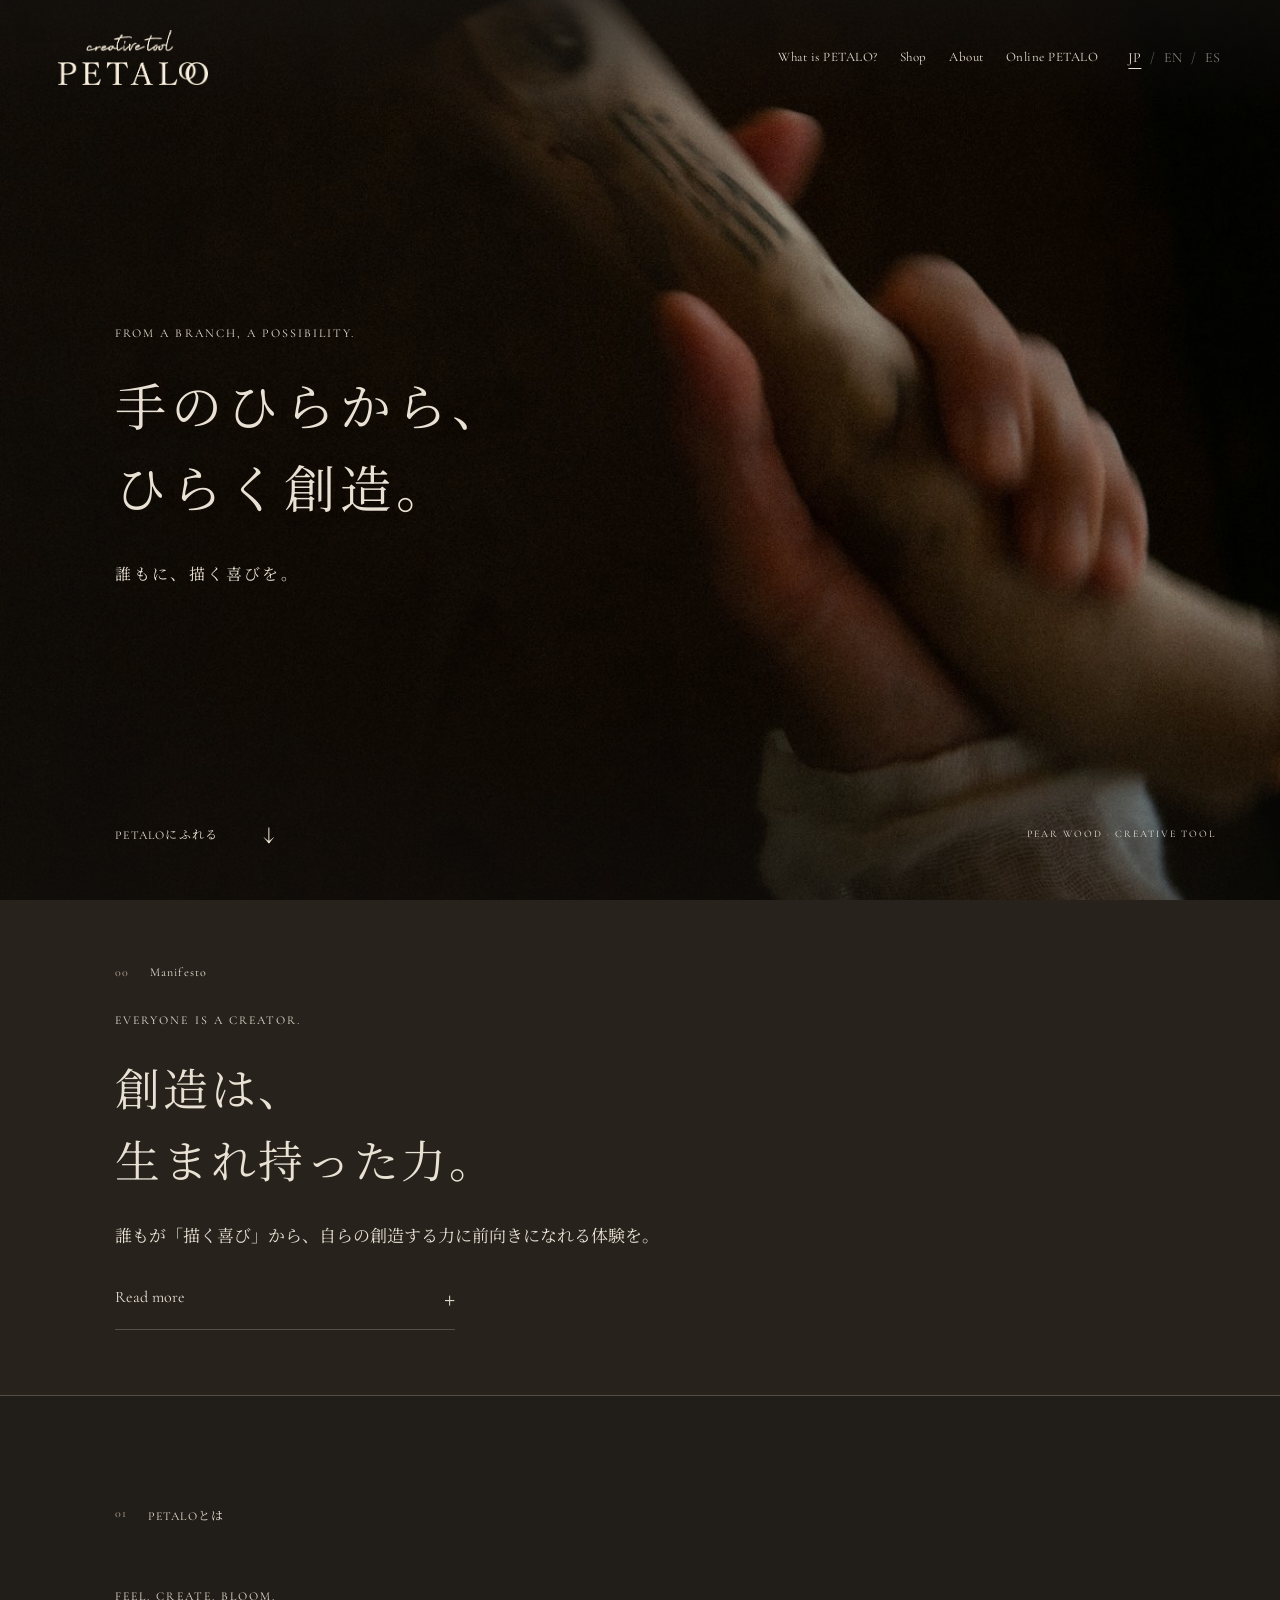
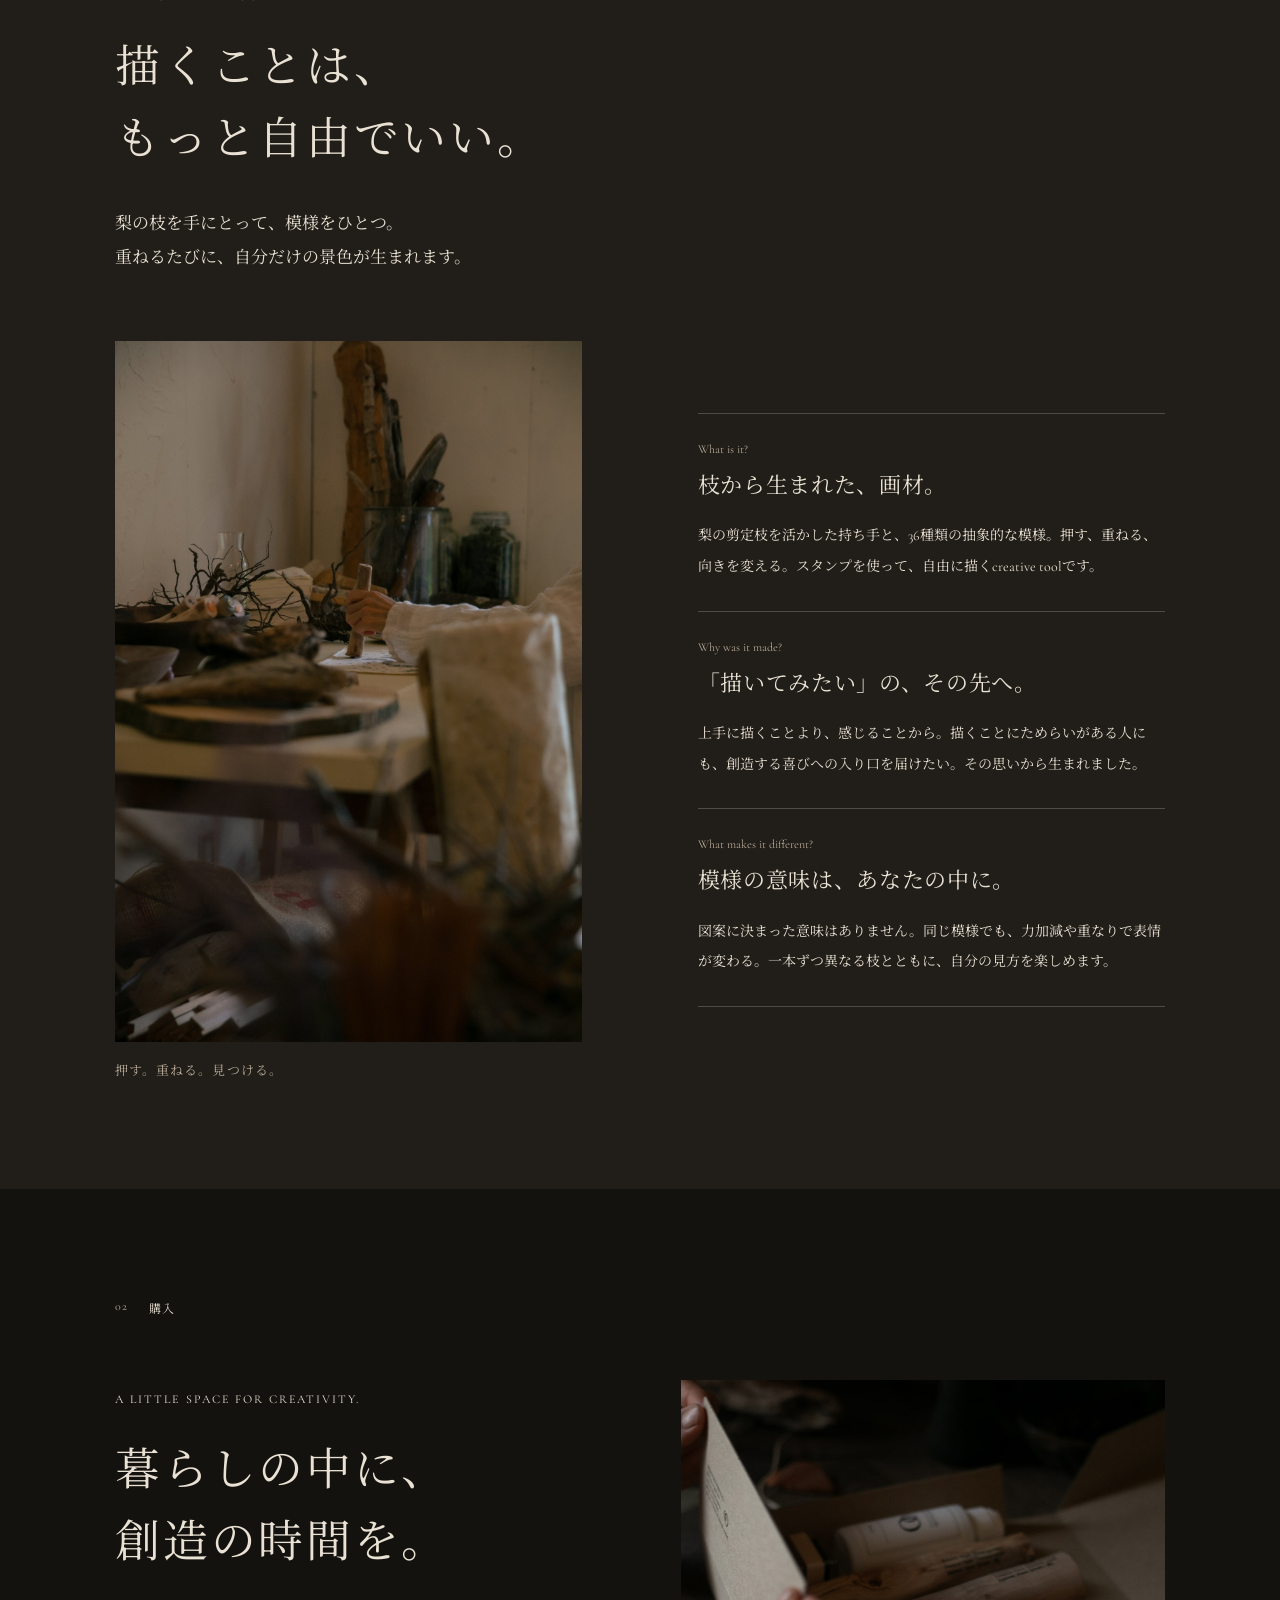
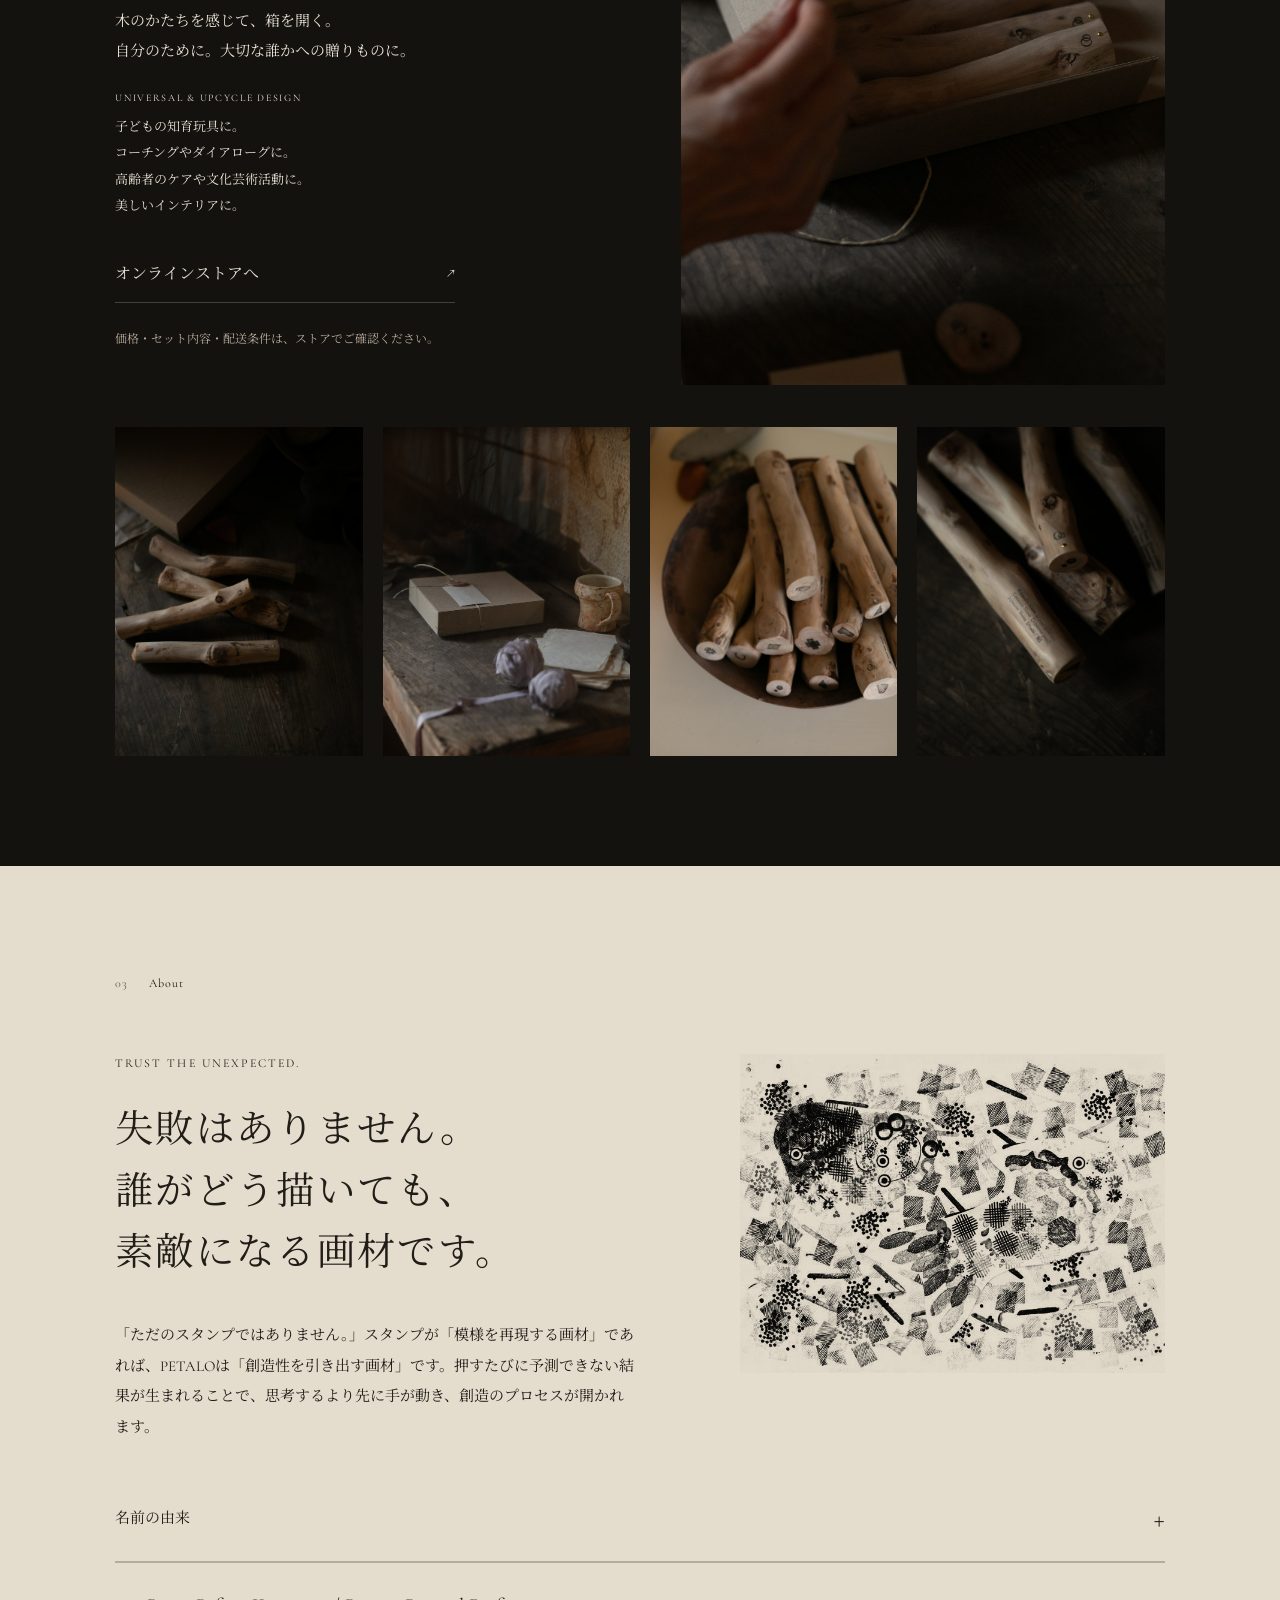
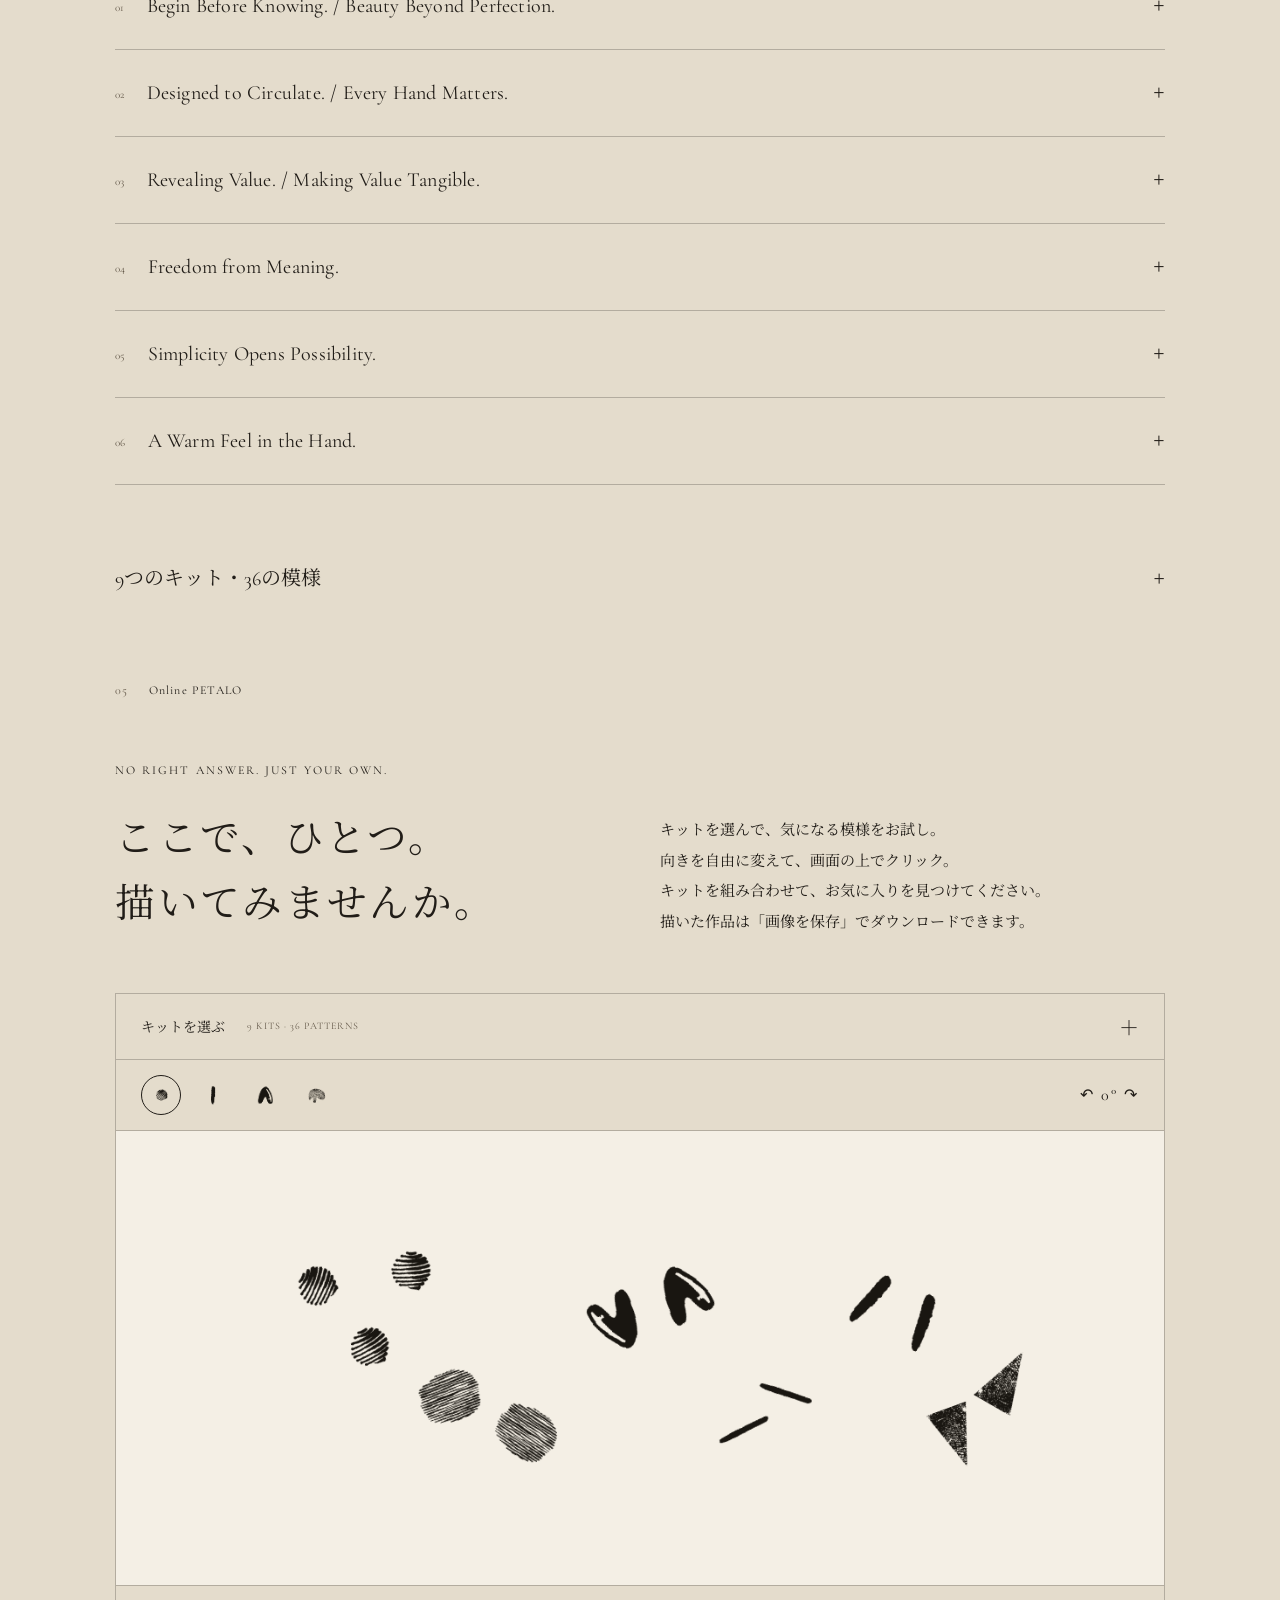
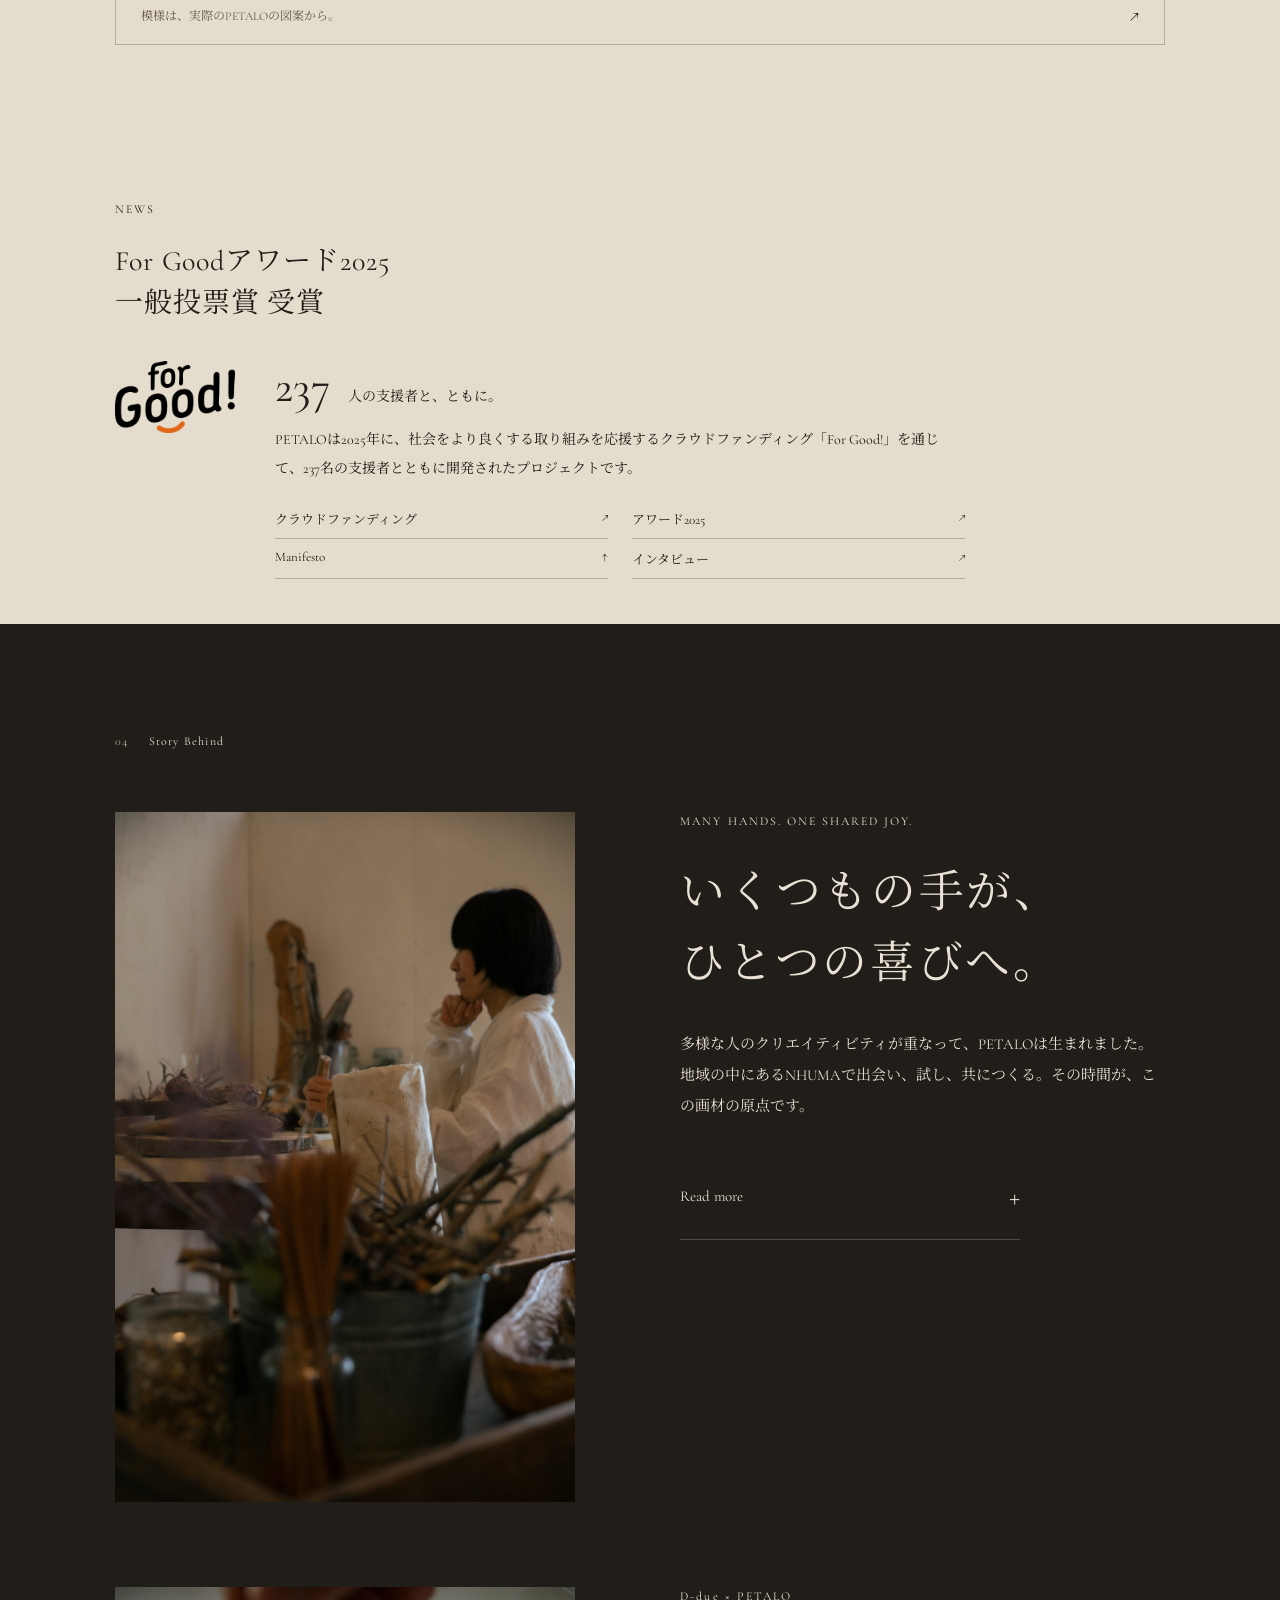
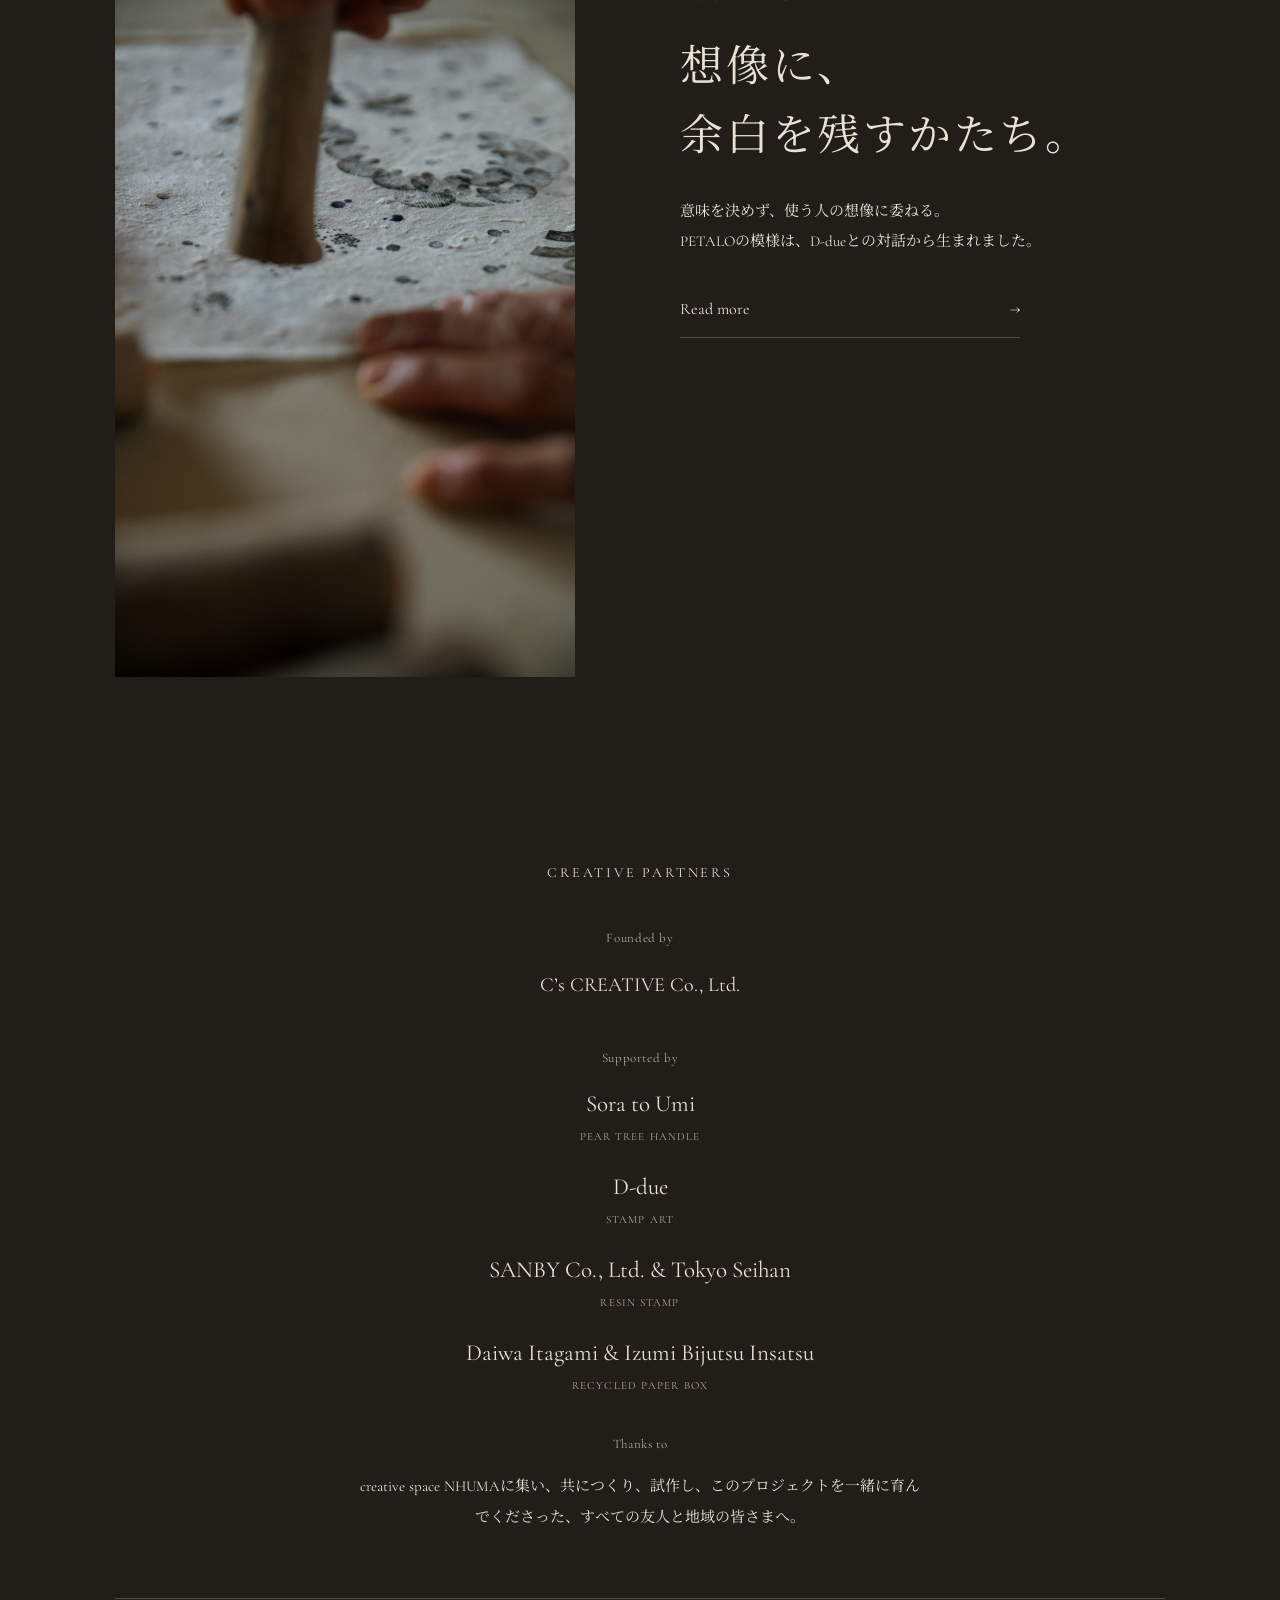
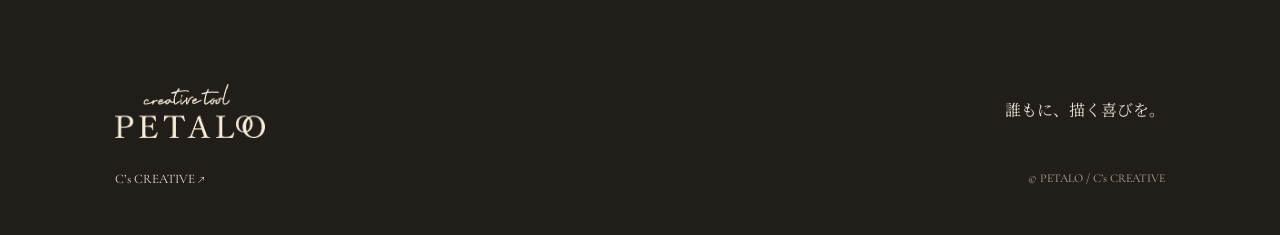
==== commit 96d6e43f: "Refine drawing preview label and align studio controls" ====
--- a/index.html
+++ b/index.html
@@ -26,7 +26,7 @@
   <meta name="twitter:description" content="梨の枝と自由な模様から生まれた、誰もに描く喜びを届けるcreative tool。">
   <meta name="twitter:image" content="https://c-is-creative.github.io/petalo/assets/photos/hero.jpg">
   <title>PETALO — creative tool</title>
-  <link rel="stylesheet" href="styles.css?v=20261019-studio">
+  <link rel="stylesheet" href="styles.css?v=20261019-control-alignment">
   <script src="editorial.js?v=20261010-story-photos" defer></script>
   <script src="script.js?v=20261019-studio" defer></script>
 </head>
@@ -79,7 +79,7 @@
     </section>
 <section id="online" class="online section-pad">
       <div class="section-label"><span>05</span><span>Online PETALO</span></div><div class="online-heading"><div><p class="eyebrow">NO RIGHT ANSWER. JUST YOUR OWN.</p><h2 data-t="onlineTitle">ここで、ひとつ。<br>描いてみませんか。</h2></div><p data-t="onlineText">キットを選んで、気になる模様をお試し。<br class="online-ja-desktop-break">向きを自由に変えて、画面の上でクリック。<br class="online-ja-desktop-break">キットを組み合わせて、お気に入りを見つけてください。<br class="online-ja-desktop-break">描いた作品は「画像を保存」でダウンロードできます。</p></div>
-      <button type="button" id="open-drawing" class="drawing-preview" aria-haspopup="dialog" data-aria="openDrawing" aria-label="描いてみる"><span class="drawing-preview-top" aria-hidden="true"><span data-t="chooseKits">キットを選ぶ</span><span>9 KITS · 36 PATTERNS</span><span>＋</span></span><span class="drawing-preview-tools" aria-hidden="true"><span id="preview-patterns" class="preview-patterns"></span><span class="preview-turn">↶ <span id="preview-angle">0°</span> ↷</span></span><canvas id="drawing-preview-canvas" width="1200" height="680" aria-hidden="true"></canvas><span class="drawing-preview-bottom"><span class="preview-note" data-t="canvasNote">模様は、実際のPETALOの図案から。</span><span class="preview-invitation"><span data-t="openDrawing">描いてみる</span><span aria-hidden="true">↗</span></span></span></button>
+      <button type="button" id="open-drawing" class="drawing-preview" aria-haspopup="dialog" data-aria="openDrawing" aria-label="描いてみる"><span class="drawing-preview-top" aria-hidden="true"><span data-t="chooseKits">キットを選ぶ</span><span>9 KITS · 36 PATTERNS</span><span>＋</span></span><span class="drawing-preview-tools" aria-hidden="true"><span id="preview-patterns" class="preview-patterns"></span><span class="preview-turn">↶ <span id="preview-angle">0°</span> ↷</span></span><canvas id="drawing-preview-canvas" width="1200" height="680" aria-hidden="true"></canvas><span class="drawing-preview-bottom"><span class="preview-note" data-t="canvasNote">模様は、実際のPETALOの図案から。</span><span class="preview-invitation" aria-hidden="true">↗</span></span></button>
       <dialog id="drawing-dialog" aria-labelledby="drawing-dialog-title"><div class="drawing-dialog-header"><h2 id="drawing-dialog-title">Online PETALO</h2><button type="button" id="close-drawing" data-aria="closeDrawing" aria-label="描画画面を閉じる">×</button></div><div class="drawing"><details class="kit-picker"><summary><span data-t="chooseKits">キットを選ぶ</span><span id="kit-selection"></span><span class="plus" aria-hidden="true">+</span></summary><div class="kit-browser"><p class="kit-picker-note" data-t="kitHint">気になるキットを選んで、お試し。複数のキットを組み合わせられます。</p><div id="drawing-kits" class="drawing-kits"></div></div></details><div class="drawing-tools"><div id="patterns" class="patterns" role="group" aria-label="Patterns"></div><div class="rotate"><div class="rotation-preview" aria-hidden="true"><img id="rotation-preview" src="assets/patterns/01.png" alt=""></div><div class="rotation-controls"><label for="rotation" data-t="rotate">向き</label><div class="rotation-inputs"><button type="button" id="rotate-left" aria-label="左に回転">↶</button><input id="rotation" type="range" min="0" max="359" step="1" value="0"><button type="button" id="rotate-right" aria-label="右に回転">↷</button><label class="angle-value"><input id="rotation-value" type="number" min="0" max="359" step="1" value="0" aria-label="角度">°</label></div></div></div></div><div class="canvas-area"><div class="canvas-stage"><canvas id="canvas" width="1200" height="680" tabindex="0" aria-label="Drawing canvas. Click or use arrow keys and Enter to stamp." data-aria="canvasLabel"></canvas><img id="stamp-cursor" class="stamp-cursor" src="assets/patterns/01.png" alt="" aria-hidden="true" hidden></div></div><div class="drawing-bottom"><span class="small" data-t="canvasNote">模様は、実際のPETALOの図案から。</span><div><button id="undo" data-t="undo">ひとつ戻す</button><button id="clear" data-t="clear">クリア</button><button id="save" data-t="save">画像を保存 ↓</button></div></div><p id="drawing-status" class="sr-only" role="status"></p></div></dialog>
     </section>
 <aside class="news section-pad"><p class="eyebrow">NEWS</p><h3 data-t="awardTitle">For Goodアワード2025<br>一般投票賞 受賞</h3><div class="news-row"><img src="assets/for-good.png" loading="lazy" width="600" height="386" alt="For Good!"><div><p class="news-support"><span>237</span> <span data-t="supporters">人の支援者と、ともに。</span></p><p data-t="fundingText">PETALOは2025年に、社会をより良くする取り組みを応援するクラウドファンディング「For Good!」を通じて、237名の支援者とともに開発されたプロジェクトです。</p><div class="journey-links"><a href="https://for-good.net/project/1002683" target="_blank" rel="noopener noreferrer"><span data-t="fundingLink">クラウドファンディング</span><span aria-hidden="true">↗</span></a><a href="https://magazine.for-good.net/award/award2025/popular-category01/" target="_blank" rel="noopener noreferrer"><span data-t="awardLink">アワード2025</span><span aria-hidden="true">↗</span></a><a href="#manifesto"><span>Manifesto</span><span aria-hidden="true">↑</span></a><a href="https://for-good.net/blog/news-and-blog/interview/127725" target="_blank" rel="noopener noreferrer"><span data-t="interviewLink">インタビュー</span><span aria-hidden="true">↗</span></a></div></div></div></aside>
--- a/styles.css
+++ b/styles.css
@@ -69,9 +69,28 @@
 @media(max-height:500px){.drawing-dialog-header{padding:0 12px}.drawing-dialog-header button{height:32px}#drawing-dialog .kit-picker>summary{padding:6px 0}#drawing-dialog .kit-browser{top:35px}#drawing-dialog .drawing-tools{flex-wrap:nowrap;padding:4px 12px}#drawing-dialog .patterns{flex-basis:0}#drawing-dialog .rotate{width:auto}#drawing-dialog .rotation-preview,#drawing-dialog .rotation-controls>label{display:none}#drawing-dialog #rotation{width:65px;flex:initial}#drawing-dialog .drawing-bottom{padding:3px 12px}#drawing-dialog .drawing-bottom>.small{display:none}#drawing-dialog .drawing-bottom>div{width:100%;justify-content:flex-end}}
 
 /* A glimpse of the drawing studio makes the invitation visible on the page. */
-.drawing-preview{display:block;width:100%;padding:0;border:1px solid var(--line);background:transparent;color:inherit;text-align:left;overflow:hidden;transition:border-color .2s,box-shadow .2s}.drawing-preview:hover{border-color:var(--ink);box-shadow:0 8px 30px #211d180c}.drawing-preview-top{display:flex;align-items:center;gap:22px;padding:18px 25px;border-bottom:1px solid var(--line);font-size:14px}.drawing-preview-top>span:nth-child(2){font-size:10px;letter-spacing:.1em;color:var(--muted)}.drawing-preview-top>span:last-child{margin-left:auto;font-size:20px}.drawing-preview-tools{display:flex;align-items:center;justify-content:space-between;gap:24px;padding:15px 25px;border-bottom:1px solid var(--line)}.preview-patterns{display:flex;gap:12px;overflow:hidden}.preview-patterns img{width:40px;height:40px;object-fit:contain;padding:6px;flex-shrink:0}.preview-patterns img:first-child{border:1px solid var(--ink);border-radius:50%}.preview-turn{font-size:16px;letter-spacing:.12em;white-space:nowrap}#drawing-preview-canvas{width:100%;height:auto;aspect-ratio:1200/520;object-fit:cover;cursor:pointer;touch-action:pan-y}.drawing-preview-bottom{display:flex;align-items:center;justify-content:space-between;gap:20px;padding:18px 25px;border-top:1px solid var(--line)}.preview-note{font-size:12px;color:var(--muted)}.preview-invitation{display:flex;align-items:center;gap:28px;font-size:18px}.drawing-preview:hover .preview-invitation>span:first-child{text-decoration:underline;text-underline-offset:5px}
-@media(max-width:700px){.drawing-preview-top{padding:14px 16px;gap:12px;font-size:13px}.drawing-preview-top>span:nth-child(2){font-size:8px;letter-spacing:0}.drawing-preview-tools{padding:12px 16px;gap:10px}.preview-patterns{gap:5px}.preview-patterns img{width:34px;height:34px;padding:5px}.preview-turn{font-size:12px}.drawing-preview-bottom{padding:16px}.preview-note{display:none}.preview-invitation{width:100%;justify-content:space-between;font-size:17px}#drawing-preview-canvas{aspect-ratio:4/3;object-fit:contain;background:#f4efe5}}
+.drawing-preview{display:block;width:100%;padding:0;border:1px solid var(--line);background:transparent;color:inherit;text-align:left;overflow:hidden;transition:border-color .2s,box-shadow .2s}.drawing-preview:hover{border-color:var(--ink);box-shadow:0 8px 30px #211d180c}.drawing-preview-top{display:flex;align-items:center;gap:22px;padding:18px 25px;border-bottom:1px solid var(--line);font-size:14px}.drawing-preview-top>span:nth-child(2){font-size:10px;letter-spacing:.1em;color:var(--muted)}.drawing-preview-top>span:last-child{margin-left:auto;font-size:20px}.drawing-preview-tools{display:flex;align-items:center;justify-content:space-between;gap:24px;padding:15px 25px;border-bottom:1px solid var(--line)}.preview-patterns{display:flex;gap:12px;overflow:hidden}.preview-patterns img{width:40px;height:40px;object-fit:contain;padding:6px;flex-shrink:0}.preview-patterns img:first-child{border:1px solid var(--ink);border-radius:50%}.preview-turn{font-size:16px;letter-spacing:.12em;white-space:nowrap}#drawing-preview-canvas{width:100%;height:auto;aspect-ratio:1200/520;object-fit:cover;cursor:pointer;touch-action:pan-y}.drawing-preview-bottom{display:flex;align-items:center;justify-content:space-between;gap:20px;padding:18px 25px;border-top:1px solid var(--line)}.preview-note{font-size:12px;color:var(--muted)}.preview-invitation{display:flex;align-items:center;justify-content:flex-end;margin-left:auto;font-size:18px}
+@media(max-width:700px){.drawing-preview-top{padding:14px 16px;gap:12px;font-size:13px}.drawing-preview-top>span:nth-child(2){font-size:8px;letter-spacing:0}.drawing-preview-tools{padding:12px 16px;gap:10px}.preview-patterns{gap:5px}.preview-patterns img{width:34px;height:34px;padding:5px}.preview-turn{font-size:12px}.drawing-preview-bottom{padding:16px}.preview-note{display:none}.preview-invitation{width:100%;justify-content:flex-end;font-size:17px}#drawing-preview-canvas{aspect-ratio:4/3;object-fit:contain;background:#f4efe5}}
 @media(prefers-reduced-motion:reduce){.drawing-preview{transition:none}}
 
 #drawing-dialog .drawing-dialog-header h2{font-size:15px;line-height:1.5;white-space:nowrap}#drawing-dialog .kit-picker>summary>span:first-child{flex-shrink:0}#drawing-dialog #kit-selection{min-width:0;overflow:hidden;text-overflow:ellipsis;white-space:nowrap}#drawing-dialog .kit-picker>summary .plus{flex-shrink:0}
 @media(max-height:500px){#drawing-dialog .canvas-stage{width:min(100cqw,calc(100cqh * 1200 / 680));aspect-ratio:1200/680}}
+
+/* Quiet circular focus treatment for the dialog close control. */
+#drawing-dialog #close-drawing{display:grid;place-items:center;padding:0;border:0;border-radius:50%;outline:none;box-shadow:none;appearance:none;-webkit-appearance:none;background:transparent}#drawing-dialog #close-drawing:hover{background:#211d1808}#drawing-dialog #close-drawing:focus-visible{outline:none;box-shadow:0 0 0 1px var(--muted);background:#211d1808}
+
+/* Align studio controls by their boxes, independent of font glyph metrics. */
+#drawing-dialog #close-drawing{position:relative;font-size:0;flex-shrink:0}
+#drawing-dialog #close-drawing::before,#drawing-dialog #close-drawing::after{content:'';position:absolute;left:50%;top:50%;width:12px;height:1px;background:currentColor;transform:translate(-50%,-50%) rotate(45deg)}
+#drawing-dialog #close-drawing::after{transform:translate(-50%,-50%) rotate(-45deg)}
+#drawing-dialog .kit-picker>summary{min-height:44px;padding:0}
+#drawing-dialog .kit-picker>summary .plus{position:relative;display:block;width:36px;height:36px;font-size:0;line-height:1}
+#drawing-dialog .kit-picker>summary .plus::before,#drawing-dialog .kit-picker>summary .plus::after{content:'';position:absolute;left:50%;top:50%;width:12px;height:1px;background:currentColor;transform:translate(-50%,-50%)}
+#drawing-dialog .kit-picker>summary .plus::after{transform:translate(-50%,-50%) rotate(90deg)}
+#drawing-dialog .kit-browser{top:44px}
+#drawing-dialog .kit-state{position:relative;display:block}
+#drawing-dialog .kit-state::before,#drawing-dialog .kit-state::after{content:'';position:absolute;left:50%;top:50%;width:8px;height:1px;background:currentColor;transform:translate(-50%,-50%)}
+#drawing-dialog .kit-state::after{transform:translate(-50%,-50%) rotate(90deg)}
+#drawing-dialog .kit-toggle[aria-pressed=true] .kit-state::before{content:'';width:4px;height:7px;background:transparent;border-right:1.2px solid currentColor;border-bottom:1.2px solid currentColor;transform:translate(-50%,-60%) rotate(45deg)}
+#drawing-dialog .kit-toggle[aria-pressed=true] .kit-state::after{display:none}
+@media(max-height:500px){#drawing-dialog .kit-picker>summary{min-height:36px}#drawing-dialog .kit-browser{top:36px}}
